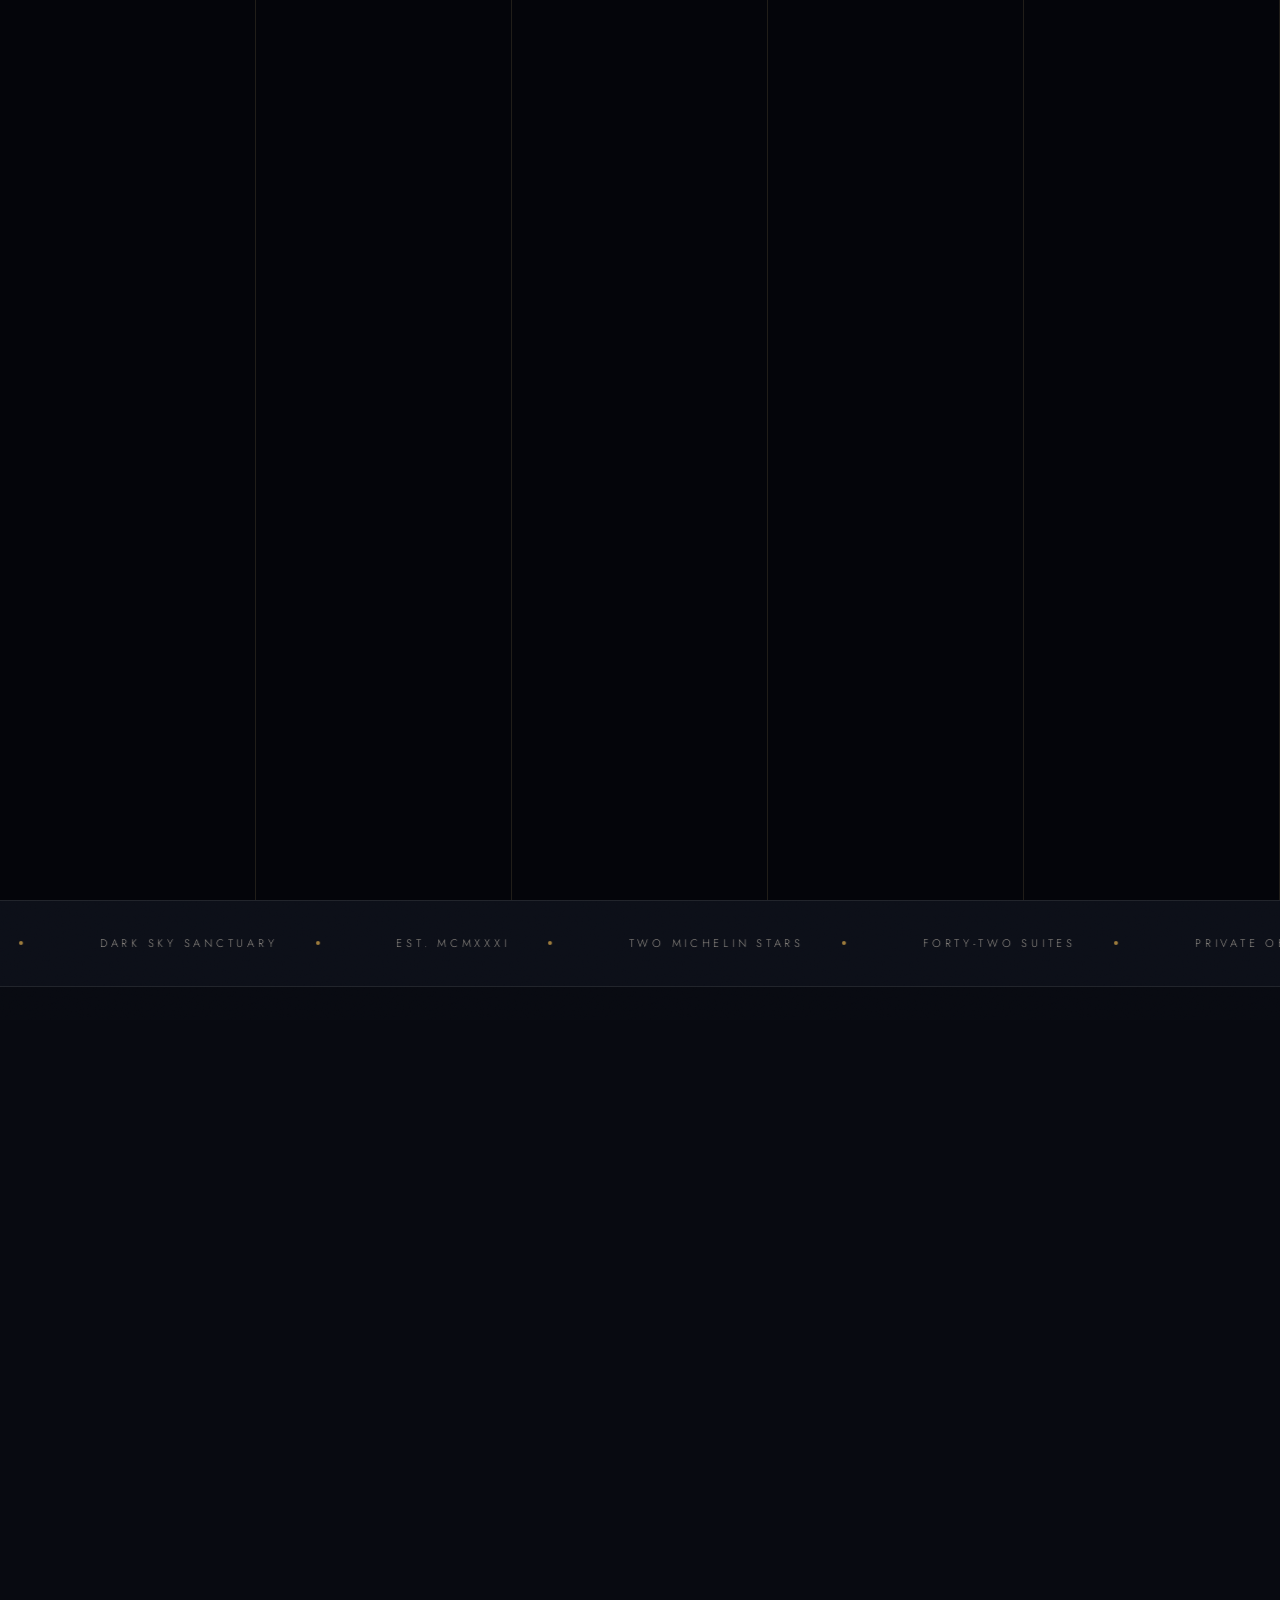
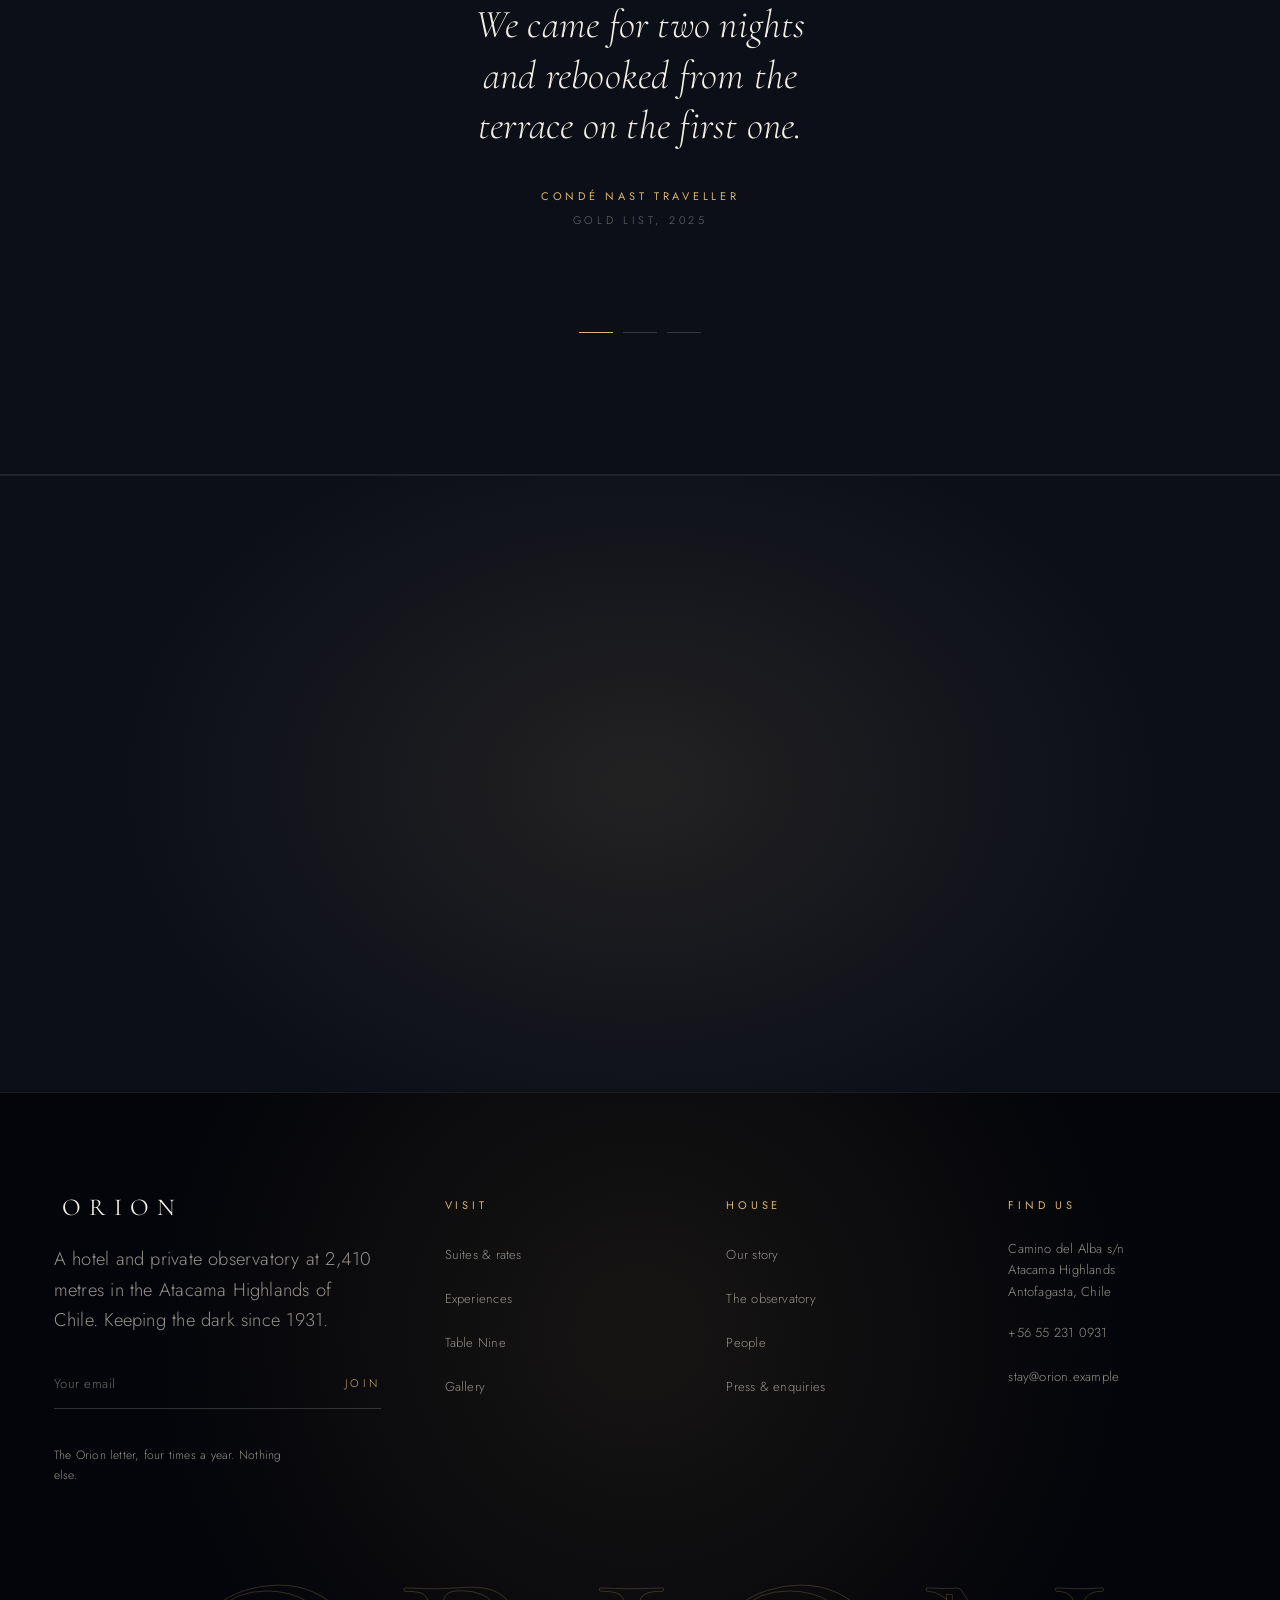
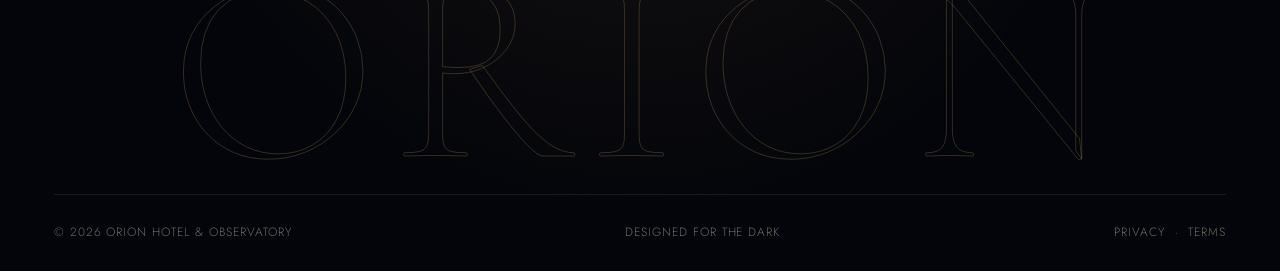
==== index.html @ 56221f1f "Initial commit via Netlify [skip ci]" ====
<!DOCTYPE html>
<html lang="en" class="no-js">
<head>
<meta charset="utf-8">
<meta name="viewport" content="width=device-width, initial-scale=1">
<title>ORION — Hotel &amp; Private Observatory, Atacama Highlands</title>
<meta name="description" content="Orion is a forty-two suite hotel and private observatory at 2,410 metres in the Atacama Highlands of Chile. Since 1931, keeping the dark.">
<meta name="theme-color" content="#04050a">
<link rel="icon" href="assets/img/favicon.svg" type="image/svg+xml">
<link rel="preconnect" href="https://fonts.googleapis.com">
<link rel="preconnect" href="https://fonts.gstatic.com" crossorigin>
<link rel="preconnect" href="https://images.unsplash.com" crossorigin>
<link href="https://fonts.googleapis.com/css2?family=Cormorant+Garamond:ital,wght@0,300;0,400;0,500;1,300;1,400&family=Jost:wght@200;300;400;500&display=swap" rel="stylesheet">
<link rel="stylesheet" href="assets/css/base.css">
<link rel="stylesheet" href="assets/css/pages.css">
<script>document.documentElement.className = document.documentElement.className.replace('no-js', 'js');</script>
<noscript><style>.curtain{display:none!important}.cursor,.cursor-dot{display:none}</style></noscript>
</head>
<body>

<a class="skip-link" href="#main">Skip to content</a>

<!-- ===== curtain / preloader ===================================== -->
<div class="curtain" aria-hidden="true">
  <div class="curtain__panels">
    <div class="curtain__panel"></div>
    <div class="curtain__panel"></div>
    <div class="curtain__panel"></div>
    <div class="curtain__panel"></div>
    <div class="curtain__panel"></div>
  </div>
  <div class="loader">
    <div class="loader__mark">ORION</div>
    <div class="loader__sub">Atacama Highlands &middot; Chile</div>
    <div class="loader__bar"><div class="loader__fill"></div></div>
    <div class="loader__count">000</div>
  </div>
</div>

<div class="cursor" aria-hidden="true"></div>
<div class="cursor-dot" aria-hidden="true"></div>
<div class="grain" aria-hidden="true"></div>

<!-- ===== nav ===================================================== -->
<header class="nav">
  <div class="nav__inner">
    <a class="brand" href="index.html" aria-label="Orion — home">
      <svg class="brand__glyph" viewBox="0 0 100 100" aria-hidden="true">
        <line x1="30" y1="24" x2="52" y2="8"/><line x1="52" y1="8" x2="73" y2="20"/>
        <line x1="30" y1="24" x2="39" y2="55"/><line x1="73" y1="20" x2="59" y2="47"/>
        <line x1="39" y1="55" x2="49" y2="51"/><line x1="49" y1="51" x2="59" y2="47"/>
        <line x1="39" y1="55" x2="36" y2="86"/><line x1="59" y1="47" x2="80" y2="80"/>
        <circle cx="30" cy="24" r="4"/><circle cx="73" cy="20" r="3"/><circle cx="52" cy="8" r="2.4"/>
        <circle cx="39" cy="55" r="3"/><circle cx="49" cy="51" r="3"/><circle cx="59" cy="47" r="3"/>
        <circle cx="36" cy="86" r="3"/><circle cx="80" cy="80" r="4"/>
      </svg>
      <span>
        <span class="brand__mark">ORION</span>
        <span class="brand__sub">Est. 1931</span>
      </span>
    </a>

    <nav class="nav__links" aria-label="Primary">
      <a class="nav__link" href="suites.html">Suites</a>
      <a class="nav__link" href="experiences.html">Experiences</a>
      <a class="nav__link" href="gallery.html">Gallery</a>
      <a class="nav__link" href="about.html">The House</a>
    </nav>

    <div class="nav__actions">
      <a class="btn btn--sm nav__reserve" href="contact.html">Reserve<i class="btn__arrow"></i></a>
      <button class="menu-btn" type="button" data-menu-toggle aria-expanded="false" aria-controls="orion-menu">
        <span class="menu-btn__label">Menu</span>
        <span class="menu-btn__bars" aria-hidden="true"><span></span><span></span><span></span></span>
      </button>
    </div>
  </div>
</header>

<!-- ===== fullscreen menu ========================================= -->
<div class="menu" id="orion-menu" data-menu aria-hidden="true">
  <div class="menu__veil"></div>
  <div class="menu__inner">
    <nav class="menu__list" aria-label="Full site">
      <div class="menu__item"><a class="menu__anchor" href="index.html"><span class="menu__num">01</span>Home</a></div>
      <div class="menu__item"><a class="menu__anchor" href="suites.html"><span class="menu__num">02</span>Suites</a></div>
      <div class="menu__item"><a class="menu__anchor" href="experiences.html"><span class="menu__num">03</span>Experiences</a></div>
      <div class="menu__item"><a class="menu__anchor" href="gallery.html"><span class="menu__num">04</span>Gallery</a></div>
      <div class="menu__item"><a class="menu__anchor" href="about.html"><span class="menu__num">05</span>The House</a></div>
      <div class="menu__item"><a class="menu__anchor" href="contact.html"><span class="menu__num">06</span>Reserve</a></div>
    </nav>

    <div class="menu__aside">
      <figure class="menu__card">
        <img src="https://images.unsplash.com/photo-1571896349842-33c89424de2d?auto=format&amp;fit=crop&amp;w=900&amp;q=80" alt="The west terrace at Orion after sunset." loading="lazy">
        <figcaption>The west terrace, blue hour</figcaption>
      </figure>
      <dl class="menu__meta">
        <div>
          <dt>Reservations</dt>
          <dd><a href="tel:+56552310931">+56 55 231 0931</a></dd>
        </div>
        <div>
          <dt>Address</dt>
          <dd>Camino del Alba s/n, Atacama Highlands, Chile</dd>
        </div>
      </dl>
    </div>

    <div class="menu__foot">
      <span>&copy; <span data-year>2026</span> Orion Hotel</span>
      <div class="menu__social">
        <a href="contact.html">Instagram</a>
        <a href="contact.html">Journal</a>
        <a href="contact.html">Press</a>
      </div>
    </div>
  </div>
</div>

<main id="main">

  <!-- ===== hero ================================================== -->
  <section class="hero" data-hero>
    <div class="sky" data-sky aria-hidden="true">
      <div class="sky__nebula sky__nebula--a"></div>
      <div class="sky__nebula sky__nebula--b"></div>
      <div class="sky__nebula sky__nebula--c"></div>
      <div class="sky__tilt" data-sky-tilt>
        <div class="constellation" data-constellation-wrap>
          <svg data-constellation viewBox="0 0 100 100" preserveAspectRatio="xMidYMid meet" role="img" aria-label="The constellation of Orion">
            <path class="constellation__line" d="M30 24 L52 8 L73 20"/>
            <path class="constellation__line" d="M30 24 L39 55"/>
            <path class="constellation__line" d="M73 20 L59 47"/>
            <path class="constellation__line" d="M39 55 L49 51 L59 47"/>
            <path class="constellation__line" d="M39 55 L36 86"/>
            <path class="constellation__line" d="M59 47 L80 80"/>
            <path class="constellation__line constellation__line--faint" d="M49 51 L46 62 L45 69"/>

            <circle class="constellation__halo" cx="30" cy="24" r="4.6"/>
            <circle class="constellation__halo" cx="80" cy="80" r="4.2"/>
            <circle class="constellation__star" cx="30" cy="24" r="1.5"/>
            <circle class="constellation__star" cx="73" cy="20" r="1.15"/>
            <circle class="constellation__star" cx="52" cy="8"  r="0.8"/>
            <circle class="constellation__star" cx="39" cy="55" r="1.05"/>
            <circle class="constellation__star" cx="49" cy="51" r="1.15"/>
            <circle class="constellation__star" cx="59" cy="47" r="1.05"/>
            <circle class="constellation__star" cx="36" cy="86" r="0.95"/>
            <circle class="constellation__star" cx="80" cy="80" r="1.45"/>
            <circle class="constellation__star" cx="46" cy="62" r="0.5"/>
            <circle class="constellation__star" cx="45" cy="69" r="0.42"/>

            <text class="constellation__label" x="25" y="20" text-anchor="end">Betelgeuse</text>
            <text class="constellation__label" x="85" y="82">Rigel</text>
            <text class="constellation__label" x="52" y="45" text-anchor="middle">The Belt</text>
          </svg>
        </div>
      </div>
    </div>

    <div class="hero__grad" aria-hidden="true"></div>

    <div class="hero__inner">
      <div class="wrap">
        <p class="eyebrow hero__eyebrow" data-anim>Atacama Highlands &middot; Chile &middot; 2,410 m</p>

        <h1 class="hero__title">
          <span class="line"><span>Sleep beneath</span></span>
          <span class="line"><span>the <em>clearest sky</em></span></span>
          <span class="line"><span>on earth.</span></span>
        </h1>

        <p class="lead hero__body" data-anim>
          Forty-two suites, a working observatory and a kitchen that cooks to the
          lunar calendar. Orion has been keeping the dark since 1931.
        </p>

        <div class="hero__actions" data-anim>
          <a class="btn btn--solid" href="contact.html">Reserve a suite<i class="btn__arrow"></i></a>
          <a class="tlink" href="#house">Read the house note</a>
        </div>
      </div>
    </div>

    <div class="scroll-cue" data-anim>
      <span class="scroll-cue__line"></span>
      Scroll
    </div>

    <div class="hero__rail" data-anim>
      <div class="wrap hero__rail-inner">
        <div class="hero__rail-facts">
          <span><b>42</b> Suites</span>
          <span><b>2,410 m</b> Elevation</span>
          <span><b>320</b> Clear nights a year</span>
          <span><b>1</b> Private observatory</span>
        </div>
        <a class="tlink" href="suites.html">Rates &amp; availability</a>
      </div>
    </div>
  </section>

  <!-- ===== ribbon ================================================ -->
  <div class="marquee" data-marquee data-marquee-speed="46" aria-hidden="true">
    <div class="marquee__track">
      <div class="marquee__group">
        <span class="marquee__item">Relais &amp; Châteaux</span>
        <span class="marquee__item">Dark Sky Sanctuary</span>
        <span class="marquee__item">Est. MCMXXXI</span>
        <span class="marquee__item">Two Michelin Stars</span>
        <span class="marquee__item">Forty-two Suites</span>
        <span class="marquee__item">Private Observatory</span>
      </div>
    </div>
  </div>

  <!-- ===== the house ============================================= -->
  <section class="section" id="house">
    <div class="wrap">
      <div class="intro">
        <div class="intro__copy">
          <p class="eyebrow" data-reveal data-reveal-delay="0">The house</p>
          <h2 class="h2" data-reveal="lines">
            <span class="line"><span>A station for looking</span></span>
            <span class="line"><span>up, that happens to</span></span>
            <span class="line"><span><em class="italic gold">have beds.</em></span></span>
          </h2>
          <div data-reveal data-reveal-delay="180">
            <p class="body-text dropcap">
              The observatory came first. In 1931 a Belgian cartographer named Hélène Roux
              hauled a nine-inch refractor up the Camino del Alba because the air here holds
              almost no water, and water is what blurs a star. She built four rooms beside the
              dome so her assistants would not have to descend at dawn.
            </p>
            <p class="body-text">
              Those four rooms are now forty-two. The telescope still works. Everything we have
              added since — the kitchen, the baths cut into the rock, the long room with its
              brass and its silence — was added on one condition: <strong>that it never spills
              light onto the sky.</strong>
            </p>
          </div>
          <div data-reveal data-reveal-delay="280">
            <a class="tlink" href="about.html">The full history</a>
          </div>
        </div>

        <div class="photostack scene" data-reveal="z" data-reveal-delay="120">
          <figure class="photostack__item photostack__item--a" data-parallax="-26">
            <img src="https://images.unsplash.com/photo-1445019980597-93fa8acb246c?auto=format&amp;fit=crop&amp;w=900&amp;q=80" alt="The long room at Orion, lined in brass and dark stone." loading="lazy">
          </figure>
          <figure class="photostack__item photostack__item--b" data-parallax="34">
            <img src="https://images.unsplash.com/photo-1514933651103-005eec06c04b?auto=format&amp;fit=crop&amp;w=700&amp;q=80" alt="The brass bar, bottles lit from below." loading="lazy">
          </figure>
          <figure class="photostack__item photostack__item--c" data-parallax="-14">
            <img src="https://images.unsplash.com/photo-1611892440504-42a792e24d32?auto=format&amp;fit=crop&amp;w=900&amp;q=80" alt="A suite bedroom in dark wood, lit low." loading="lazy">
          </figure>
          <div class="photostack__badge">
            <b>1931</b>
            <span>Since</span>
          </div>
        </div>
      </div>
    </div>
  </section>

  <!-- ===== suites preview ======================================== -->
  <section class="section section--flush-top">
    <div class="wrap">
      <div class="section-head section-head--split">
        <div class="stack">
          <p class="eyebrow" data-reveal>The rooms</p>
          <h2 class="h2" data-reveal="lines">
            <span class="line"><span>Forty-two ways to</span></span>
            <span class="line"><span>lose an evening.</span></span>
          </h2>
        </div>
        <div class="stack" data-reveal data-reveal-delay="160">
          <p class="body-text">
            Every suite faces east, away from the road and the one streetlamp in the valley.
            Blackout is not a curtain here; it is the architecture.
          </p>
          <a class="tlink" href="suites.html">All suites &amp; rates</a>
        </div>
      </div>

      <div class="cards" data-reveal="stagger" data-reveal-stagger="140">
        <article class="tilt" data-tilt="8">
          <a class="tilt__inner" data-tilt-inner href="suites.html">
            <div class="card">
              <div class="card__media">
                <img src="https://images.unsplash.com/photo-1618773928121-c32242e63f39?auto=format&amp;fit=crop&amp;w=900&amp;q=80" alt="The Belt Suite, with a low bed beneath a wide east window." loading="lazy">
              </div>
              <span class="card__sheen" aria-hidden="true"></span>
              <span class="card__corner">01</span>
              <div class="card__body">
                <div class="card__kicker"><span>The Belt</span><span>from $940</span></div>
                <h3 class="card__title">Belt Suite</h3>
                <p class="card__desc">58 m². Three east windows, a stone bath, and a ceiling hatch that opens on the sky above the bed.</p>
                <span class="card__cta">View suite <i></i></span>
              </div>
            </div>
          </a>
        </article>

        <article class="tilt" data-tilt="8">
          <a class="tilt__inner" data-tilt-inner href="suites.html">
            <div class="card">
              <div class="card__media">
                <img src="https://images.unsplash.com/photo-1596394516093-501ba68a0ba6?auto=format&amp;fit=crop&amp;w=900&amp;q=80" alt="Rigel Terrace, a bed set out on a private stone terrace facing the range." loading="lazy">
              </div>
              <span class="card__sheen" aria-hidden="true"></span>
              <span class="card__corner">02</span>
              <div class="card__body">
                <div class="card__kicker"><span>Terrace</span><span>from $1,380</span></div>
                <h3 class="card__title">Rigel Terrace</h3>
                <p class="card__desc">86 m² and a walled terrace with a heated plunge, a fire bowl and two reclining chairs that point south.</p>
                <span class="card__cta">View suite <i></i></span>
              </div>
            </div>
          </a>
        </article>

        <article class="tilt" data-tilt="8">
          <a class="tilt__inner" data-tilt-inner href="suites.html">
            <div class="card">
              <div class="card__media">
                <img src="https://images.unsplash.com/photo-1600607687939-ce8a6c25118c?auto=format&amp;fit=crop&amp;w=900&amp;q=80" alt="The Betelgeuse Loft under the original observatory roofline." loading="lazy">
              </div>
              <span class="card__sheen" aria-hidden="true"></span>
              <span class="card__corner">03</span>
              <div class="card__body">
                <div class="card__kicker"><span>The Loft</span><span>from $2,150</span></div>
                <h3 class="card__title">Betelgeuse Loft</h3>
                <p class="card__desc">The old plate room, 132 m² under the original trusses. Sleeps four. The dome is nineteen steps away.</p>
                <span class="card__cta">View suite <i></i></span>
              </div>
            </div>
          </a>
        </article>
      </div>
    </div>
  </section>

  <!-- ===== observatory =========================================== -->
  <section class="section">
    <div class="wrap">
      <div class="feature">
        <div class="feature__copy">
          <p class="eyebrow" data-reveal>The dome</p>
          <h2 class="h2" data-reveal="lines">
            <span class="line"><span>Nine inches of Belgian</span></span>
            <span class="line"><span>glass, and no queue.</span></span>
          </h2>
          <div data-reveal data-reveal-delay="140">
            <p class="body-text">
              Roux's refractor is still mounted on its original pier, now driven by a motor
              instead of a hand crank. Guests book it the way they would book a table: by the
              hour, from nine until the small hours, with a resident astronomer if you want one
              and nobody at all if you don't.
            </p>
          </div>
          <dl class="specs" data-reveal="stagger" data-reveal-stagger="70">
            <div><dt>Instrument</dt><dd>229 mm Zeiss refractor, 1931</dd></div>
            <div><dt>Seeing</dt><dd>0.6&Prime; median &middot; Bortle 1</dd></div>
            <div><dt>Sessions</dt><dd>Hourly, 21:00 &ndash; 03:00</dd></div>
            <div><dt>Guiding</dt><dd>Resident astronomer, on request</dd></div>
          </dl>
          <div data-reveal data-reveal-delay="200">
            <a class="btn btn--ghost" href="experiences.html">Book the dome<i class="btn__arrow"></i></a>
          </div>
        </div>

        <div class="feature__visual" data-reveal="z">
          <figure class="feature__plate feature__plate--main" data-parallax="-30">
            <img src="https://images.unsplash.com/photo-1519681393784-d120267933ba?auto=format&amp;fit=crop&amp;w=1100&amp;q=80" alt="The Milky Way over the range, seen from the observatory terrace." loading="lazy">
          </figure>
          <figure class="feature__plate feature__plate--sub" data-parallax="40">
            <img src="https://images.unsplash.com/photo-1543722530-d2c3201371e7?auto=format&amp;fit=crop&amp;w=700&amp;q=80" alt="Andromeda, as the refractor shows it." loading="lazy">
          </figure>
          <span class="feature__tag">Bortle Class 1</span>
        </div>
      </div>
    </div>
  </section>

  <!-- ===== stats ================================================= -->
  <section class="section section--tight">
    <div class="wrap">
      <div class="stats" data-reveal="stagger" data-reveal-stagger="90">
        <div class="stat">
          <span class="stat__num" data-count="42">42</span>
          <span class="stat__label">Suites &amp; lofts</span>
        </div>
        <div class="stat">
          <span class="stat__num" data-count="320">320</span>
          <span class="stat__label">Clear nights a year</span>
        </div>
        <div class="stat">
          <span class="stat__num" data-count="2410">2410</span>
          <span class="stat__label">Metres above the sea</span>
        </div>
        <div class="stat">
          <span class="stat__num" data-count="94" data-count-suffix="%">94%</span>
          <span class="stat__label">Guests who return</span>
        </div>
      </div>
    </div>
  </section>

  <!-- ===== experiences =========================================== -->
  <section class="section section--flush-top">
    <div class="wrap">
      <div class="section-head section-head--split">
        <div class="stack">
          <p class="eyebrow" data-reveal>The days</p>
          <h2 class="h2" data-reveal="lines">
            <span class="line"><span>What there is</span></span>
            <span class="line"><span>to do, and not do.</span></span>
          </h2>
        </div>
        <div class="stack" data-reveal data-reveal-delay="140">
          <p class="body-text">Six things we are good at. Everything else, we will happily arrange and quietly stay out of.</p>
          <a class="tlink" href="experiences.html">All experiences</a>
        </div>
      </div>

      <div class="grid-list" data-reveal="stagger" data-reveal-stagger="80">
        <article class="grid-list__cell">
          <span class="grid-list__num">01</span>
          <h3 class="grid-list__title">Night sessions</h3>
          <p>An hour at the refractor, or four. Deep sky in winter, planets in summer, and a thermos of hot chocolate either way.</p>
        </article>
        <article class="grid-list__cell">
          <span class="grid-list__num">02</span>
          <h3 class="grid-list__title">The salt flats</h3>
          <p>Out at 05:20 in a canvas-topped Land Cruiser, back by ten with flamingos seen and breakfast eaten on a folding table.</p>
        </article>
        <article class="grid-list__cell">
          <span class="grid-list__num">03</span>
          <h3 class="grid-list__title">Table Nine</h3>
          <p>Twelve seats facing the pass. A tasting menu written each morning against whatever the altiplano growers brought up.</p>
        </article>
        <article class="grid-list__cell">
          <span class="grid-list__num">04</span>
          <h3 class="grid-list__title">The rock baths</h3>
          <p>Three pools cut into the hillside at 38, 34 and 12 degrees, fed by the same spring that supplies the kitchen.</p>
        </article>
        <article class="grid-list__cell">
          <span class="grid-list__num">05</span>
          <h3 class="grid-list__title">Silent hours</h3>
          <p>From 23:00 the house lights drop to amber and stay there. No music, no screens in the public rooms. It is the best thing we do.</p>
        </article>
        <article class="grid-list__cell">
          <span class="grid-list__num">06</span>
          <h3 class="grid-list__title">The long walk</h3>
          <p>Eleven kilometres along the old mule track to the abandoned nitrate station, with a guide who knows where the water is.</p>
        </article>
      </div>
    </div>
  </section>

  <!-- ===== 3D carousel =========================================== -->
  <section class="section" id="frames">
    <div class="wrap">
      <div class="section-head section-head--center">
        <p class="eyebrow eyebrow--center" data-reveal>The house in eight frames</p>
        <h2 class="h2" data-reveal="lines" style="max-width:16ch">
          <span class="line"><span>Turn it over</span></span>
          <span class="line"><span>in your hands.</span></span>
        </h2>
        <p class="body-text" data-reveal data-reveal-delay="140" style="text-align:center;margin-inline:auto">
          Drag the ring, or use the arrows.
        </p>
      </div>

      <div class="carousel" data-carousel data-reveal="fade">
        <div class="carousel__stage" data-carousel-stage tabindex="0" role="group" aria-label="Gallery carousel — drag or use arrow keys">
          <div class="carousel__ring" data-carousel-ring>
            <div class="carousel__cell"><figure class="carousel__plate">
              <img src="https://images.unsplash.com/photo-1618221195710-dd6b41faaea6?auto=format&amp;fit=crop&amp;w=700&amp;q=80" alt="The long room" loading="lazy">
              <figcaption><b>The Long Room</b><span>Ground floor</span></figcaption>
            </figure></div>
            <div class="carousel__cell"><figure class="carousel__plate">
              <img src="https://images.unsplash.com/photo-1615529182904-14819c35db37?auto=format&amp;fit=crop&amp;w=700&amp;q=80" alt="Table Nine at dusk" loading="lazy">
              <figcaption><b>Table Nine</b><span>The kitchen</span></figcaption>
            </figure></div>
            <div class="carousel__cell"><figure class="carousel__plate">
              <img src="https://images.unsplash.com/photo-1571003123894-1f0594d2b5d9?auto=format&amp;fit=crop&amp;w=700&amp;q=80" alt="The cold pool at dusk" loading="lazy">
              <figcaption><b>The Cold Pool</b><span>Rock baths</span></figcaption>
            </figure></div>
            <div class="carousel__cell"><figure class="carousel__plate">
              <img src="https://images.unsplash.com/photo-1578683010236-d716f9a3f461?auto=format&amp;fit=crop&amp;w=700&amp;q=80" alt="Suite twenty-one" loading="lazy">
              <figcaption><b>Suite Twenty-One</b><span>East wing</span></figcaption>
            </figure></div>
            <div class="carousel__cell"><figure class="carousel__plate">
              <img src="https://images.unsplash.com/photo-1517248135467-4c7edcad34c4?auto=format&amp;fit=crop&amp;w=700&amp;q=80" alt="The brass bar" loading="lazy">
              <figcaption><b>The Brass Bar</b><span>Until late</span></figcaption>
            </figure></div>
            <div class="carousel__cell"><figure class="carousel__plate">
              <img src="https://images.unsplash.com/photo-1547234935-80c7145ec969?auto=format&amp;fit=crop&amp;w=700&amp;q=80" alt="The dune road west of the house" loading="lazy">
              <figcaption><b>Dune Road</b><span>Nine km west</span></figcaption>
            </figure></div>
            <div class="carousel__cell"><figure class="carousel__plate">
              <img src="https://images.unsplash.com/photo-1506905925346-21bda4d32df4?auto=format&amp;fit=crop&amp;w=700&amp;q=80" alt="The terrace above the cloud line" loading="lazy">
              <figcaption><b>The Terrace</b><span>2,410 m</span></figcaption>
            </figure></div>
            <div class="carousel__cell"><figure class="carousel__plate">
              <img src="https://images.unsplash.com/photo-1534796636912-3b95b3ab5986?auto=format&amp;fit=crop&amp;w=700&amp;q=80" alt="The dome at night" loading="lazy">
              <figcaption><b>The Dome</b><span>21:00 &ndash; 03:00</span></figcaption>
            </figure></div>
          </div>
        </div>

        <div class="carousel__ui">
          <button class="carousel__btn" type="button" data-carousel-prev aria-label="Previous frame">
            <svg viewBox="0 0 24 24" fill="none" aria-hidden="true"><path d="M15 4L7 12l8 8" stroke="currentColor" stroke-width="1.4"/></svg>
          </button>
          <span class="carousel__readout" data-carousel-readout aria-live="polite"><b>01</b> / 08</span>
          <button class="carousel__btn" type="button" data-carousel-next aria-label="Next frame">
            <svg viewBox="0 0 24 24" fill="none" aria-hidden="true"><path d="M9 4l8 8-8 8" stroke="currentColor" stroke-width="1.4"/></svg>
          </button>
        </div>
      </div>
    </div>
  </section>

  <!-- ===== testimonials ========================================== -->
  <section class="section" style="background:var(--c-ink-2);border-block:1px solid var(--c-line-soft)">
    <div class="wrap wrap--mid">
      <div class="quotes" data-quotes>
        <div class="section-head section-head--center" style="margin-bottom:clamp(2rem,4vw,3rem)">
          <span class="stars-row" data-reveal aria-label="Five out of five">&#9733; &#9733; &#9733; &#9733; &#9733;</span>
        </div>

        <div class="quotes__stage">
          <blockquote class="quote">
            <p class="quote__text">We came for two nights and rebooked from the terrace on the first one.</p>
            <div class="quote__by"><b>Condé Nast Traveller</b><span>Gold List, 2025</span></div>
          </blockquote>
          <blockquote class="quote" hidden>
            <p class="quote__text">I have never been anywhere that took darkness this seriously, or hospitality this lightly.</p>
            <div class="quote__by"><b>Yuki Nakamura</b><span>Suite 14 &middot; four returns</span></div>
          </blockquote>
          <blockquote class="quote" hidden>
            <p class="quote__text">The kitchen is worth the flight. The sky is worth the kitchen.</p>
            <div class="quote__by"><b>The World's 50 Best</b><span>Table Nine, no. 31</span></div>
          </blockquote>
        </div>

        <div class="quotes__nav">
          <button class="quotes__dot is-active" type="button" aria-label="Quote one"></button>
          <button class="quotes__dot" type="button" aria-label="Quote two"></button>
          <button class="quotes__dot" type="button" aria-label="Quote three"></button>
        </div>
      </div>
    </div>
  </section>

  <!-- ===== CTA =================================================== -->
  <section class="cta">
    <span class="cta__glow" aria-hidden="true"></span>
    <div class="wrap cta__inner">
      <p class="eyebrow eyebrow--center" data-reveal>Reservations</p>
      <h2 class="h2 cta__title" data-reveal="lines">
        <span class="line"><span>The new moon is</span></span>
        <span class="line"><span><em class="italic gold">the one to book.</em></span></span>
      </h2>
      <p class="body-text" data-reveal data-reveal-delay="120" style="text-align:center;margin-inline:auto">
        Two nights minimum. Rates include the dome, the baths and breakfast for as long
        as you can stay awake for it.
      </p>
      <div class="cta__actions" data-reveal data-reveal-delay="200">
        <a class="btn btn--solid" href="contact.html">Check availability<i class="btn__arrow"></i></a>
        <a class="btn btn--ghost" href="suites.html">Compare suites<i class="btn__arrow"></i></a>
      </div>
    </div>
  </section>
</main>

<!-- ===== footer ================================================== -->
<footer class="footer">
  <span class="footer__glow" aria-hidden="true"></span>
  <div class="wrap">
    <div class="footer__grid">
      <div class="footer__intro">
        <a class="brand" href="index.html" aria-label="Orion — home">
          <span class="brand__mark">ORION</span>
        </a>
        <p>A hotel and private observatory at 2,410 metres in the Atacama Highlands of Chile. Keeping the dark since 1931.</p>
        <form class="footer__signup" data-signup novalidate>
          <label class="sr-only" for="footer-email">Email address</label>
          <input id="footer-email" type="email" name="email" placeholder="Your email" autocomplete="email">
          <button type="submit">Join</button>
        </form>
        <p class="footer__note">The Orion letter, four times a year. Nothing else.</p>
      </div>

      <div class="footer__col">
        <h3>Visit</h3>
        <ul>
          <li><a href="suites.html">Suites &amp; rates</a></li>
          <li><a href="experiences.html">Experiences</a></li>
          <li><a href="experiences.html">Table Nine</a></li>
          <li><a href="gallery.html">Gallery</a></li>
        </ul>
      </div>

      <div class="footer__col">
        <h3>House</h3>
        <ul>
          <li><a href="about.html">Our story</a></li>
          <li><a href="about.html">The observatory</a></li>
          <li><a href="about.html">People</a></li>
          <li><a href="contact.html">Press &amp; enquiries</a></li>
        </ul>
      </div>

      <div class="footer__col">
        <h3>Find us</h3>
        <ul>
          <li><address>Camino del Alba s/n<br>Atacama Highlands<br>Antofagasta, Chile</address></li>
          <li><a href="tel:+56552310931">+56 55 231 0931</a></li>
          <li><a href="mailto:stay@orion.example">stay@orion.example</a></li>
        </ul>
      </div>
    </div>
  </div>

  <div class="footer__wordmark" aria-hidden="true">ORION</div>

  <div class="wrap">
    <div class="footer__base">
      <span>&copy; <span data-year>2026</span> Orion Hotel &amp; Observatory</span>
      <span>Designed for the dark</span>
      <span><a href="contact.html">Privacy</a> &nbsp;&middot;&nbsp; <a href="contact.html">Terms</a></span>
    </div>
  </div>
</footer>

<script src="assets/js/anime.iife.min.js"></script>
<script src="assets/js/starfield.js"></script>
<script src="assets/js/orion.js"></script>
</body>
</html>
---- assets/css/base.css ----
/* ==========================================================================
   ORION — Hotel & Private Observatory
   base.css — design tokens, reset, typography, chrome (nav, menu, footer),
   3D primitives and shared components.
   ========================================================================== */

/* --------------------------------------------------------------------------
   1. TOKENS
   -------------------------------------------------------------------------- */
:root {
  /* Surfaces — a graded night, never flat black */
  --c-void:        #04050a;
  --c-ink:         #080a11;
  --c-ink-2:       #0c0f18;
  --c-ink-3:       #121624;
  --c-veil:        #1a1f30;

  /* Brass & light */
  --c-gold:        #d6b472;
  --c-gold-soft:   #ecd9ae;
  --c-gold-deep:   #9c7b3c;
  --c-ivory:       #f3eee4;
  --c-mute:        #96918a;
  --c-mute-2:      #6d6a66;

  /* Hairlines */
  --c-line:        rgba(214, 180, 114, 0.18);
  --c-line-soft:   rgba(243, 238, 228, 0.09);
  --c-line-hard:   rgba(243, 238, 228, 0.18);

  /* Type */
  --f-display: "Cormorant Garamond", "Cormorant", Georgia, "Times New Roman", serif;
  --f-sans:    "Jost", "Futura", "Century Gothic", -apple-system, BlinkMacSystemFont, "Segoe UI", sans-serif;

  --fs-mega:    clamp(2.9rem, 8.2vw, 8.5rem);
  --fs-display: clamp(3rem, 7.6vw, 7.5rem);
  --fs-h1:      clamp(2.5rem, 5.6vw, 5rem);
  --fs-h2:      clamp(2rem, 4vw, 3.5rem);
  --fs-h3:      clamp(1.45rem, 2.2vw, 2.1rem);
  --fs-h4:      clamp(1.15rem, 1.4vw, 1.4rem);
  --fs-body:    clamp(1rem, 0.55vw + 0.85rem, 1.15rem);
  --fs-lead:    clamp(1.1rem, 0.9vw + 0.9rem, 1.5rem);
  --fs-small:   0.8125rem;
  --fs-eyebrow: 0.6875rem;

  --tr-eyebrow: 0.34em;
  --tr-wide:    0.16em;

  /* Space */
  --gutter:     clamp(1.25rem, 4.2vw, 4.5rem);
  --section:    clamp(5.5rem, 11vw, 11rem);
  --maxw:       1480px;
  --maxw-mid:   1120px;
  --maxw-text:  64ch;

  /* Motion */
  --e-out:      cubic-bezier(0.16, 1, 0.3, 1);
  --e-inout:    cubic-bezier(0.65, 0, 0.35, 1);
  --t-fast:     0.28s;
  --t-mid:      0.55s;
  --t-slow:     0.9s;

  /* Chrome */
  --nav-h:      clamp(68px, 7vw, 92px);
  --z-nav:      600;
  --z-menu:     700;
  --z-curtain:  900;
  --z-cursor:   1000;
}

/* Narrow screens: wide tracking is what pushes eyebrow strings onto a second
   line, so it comes in before the type size does. */
@media (max-width: 620px) {
  :root { --tr-eyebrow: 0.2em; }
  .eyebrow::before, .eyebrow--center::after { width: 18px; }
}

/* --------------------------------------------------------------------------
   2. RESET
   -------------------------------------------------------------------------- */
*, *::before, *::after { box-sizing: border-box; }

html {
  -webkit-text-size-adjust: 100%;
  scroll-behavior: auto;
}

body {
  margin: 0;
  background: var(--c-ink);
  color: var(--c-ivory);
  font-family: var(--f-sans);
  font-size: var(--fs-body);
  font-weight: 300;
  line-height: 1.65;
  letter-spacing: 0.012em;
  -webkit-font-smoothing: antialiased;
  -moz-osx-font-smoothing: grayscale;
  overflow-x: hidden;
}

body.is-locked { overflow: hidden; }

h1, h2, h3, h4, h5, p, figure, blockquote, dl, dd { margin: 0; }
ul, ol { margin: 0; padding: 0; list-style: none; }
img, svg, video { display: block; max-width: 100%; }
img { height: auto; }
button, input, select, textarea { font: inherit; color: inherit; }
button { background: none; border: 0; padding: 0; cursor: pointer; }

a {
  color: inherit;
  text-decoration: none;
}

::selection { background: var(--c-gold); color: var(--c-void); }

:focus-visible {
  outline: 1px solid var(--c-gold);
  outline-offset: 4px;
}

.skip-link {
  position: absolute;
  top: -100px;
  left: var(--gutter);
  z-index: 1200;
  padding: 0.85rem 1.4rem;
  background: var(--c-gold);
  color: var(--c-void);
  font-size: var(--fs-eyebrow);
  letter-spacing: var(--tr-eyebrow);
  text-transform: uppercase;
  transition: top var(--t-fast) var(--e-out);
}
.skip-link:focus { top: 1rem; }

.sr-only {
  position: absolute;
  width: 1px; height: 1px;
  padding: 0; margin: -1px;
  overflow: hidden;
  clip: rect(0 0 0 0);
  white-space: nowrap;
}

/* --------------------------------------------------------------------------
   3. GRAIN + AMBIENT FIELD
   Every surface sits on a faint film grain so gradients never band.
   -------------------------------------------------------------------------- */
.grain {
  position: fixed;
  inset: -120px;
  z-index: 5;
  pointer-events: none;
  opacity: 0.045;
  mix-blend-mode: overlay;
  background-image: url("data:image/svg+xml,%3Csvg xmlns='http://www.w3.org/2000/svg' width='200' height='200'%3E%3Cfilter id='n'%3E%3CfeTurbulence type='fractalNoise' baseFrequency='0.85' numOctaves='3'/%3E%3C/filter%3E%3Crect width='200' height='200' filter='url(%23n)'/%3E%3C/svg%3E");
  animation: grainShift 6s steps(6) infinite;
}
@keyframes grainShift {
  0%   { transform: translate(0, 0); }
  20%  { transform: translate(-14px, 8px); }
  40%  { transform: translate(10px, -12px); }
  60%  { transform: translate(-8px, -6px); }
  80%  { transform: translate(12px, 10px); }
  100% { transform: translate(0, 0); }
}

/* --------------------------------------------------------------------------
   4. TYPOGRAPHY
   -------------------------------------------------------------------------- */
.display,
.h1, .h2, .h3 {
  font-family: var(--f-display);
  font-weight: 300;
  line-height: 0.98;
  letter-spacing: -0.015em;
  text-wrap: balance;
}

.display { font-size: var(--fs-display); }
.h1 { font-size: var(--fs-h1); }
.h2 { font-size: var(--fs-h2); line-height: 1.04; }
.h3 { font-size: var(--fs-h3); line-height: 1.15; letter-spacing: -0.005em; }

.h4 {
  font-family: var(--f-sans);
  font-size: var(--fs-h4);
  font-weight: 400;
  line-height: 1.35;
  letter-spacing: 0.01em;
}

.italic { font-style: italic; }

.gold { color: var(--c-gold); }
.soft { color: var(--c-mute); }

.eyebrow {
  display: inline-flex;
  align-items: center;
  gap: 0.85em;
  font-family: var(--f-sans);
  font-size: var(--fs-eyebrow);
  font-weight: 400;
  letter-spacing: var(--tr-eyebrow);
  text-transform: uppercase;
  color: var(--c-gold);
}
.eyebrow::before {
  content: "";
  width: clamp(24px, 3vw, 46px);
  height: 1px;
  background: currentColor;
  opacity: 0.6;
}
.eyebrow--center::after {
  content: "";
  width: clamp(24px, 3vw, 46px);
  height: 1px;
  background: currentColor;
  opacity: 0.6;
}
.eyebrow--bare::before { display: none; }

.lead {
  font-size: var(--fs-lead);
  line-height: 1.5;
  font-weight: 200;
  color: rgba(243, 238, 228, 0.82);
  max-width: var(--maxw-text);
}

.body-text { color: var(--c-mute); max-width: var(--maxw-text); }
.body-text + .body-text { margin-top: 1.15em; }
.body-text strong { color: var(--c-ivory); font-weight: 400; }

.rule {
  height: 1px;
  border: 0;
  margin: 0;
  background: var(--c-line-soft);
}

/* Drop cap for editorial openers */
.dropcap::first-letter {
  float: left;
  font-family: var(--f-display);
  font-size: 4.2em;
  line-height: 0.76;
  padding: 0.06em 0.14em 0 0;
  color: var(--c-gold);
  font-weight: 300;
}

/* --------------------------------------------------------------------------
   5. LAYOUT
   -------------------------------------------------------------------------- */
.wrap {
  width: 100%;
  max-width: var(--maxw);
  margin-inline: auto;
  padding-inline: var(--gutter);
}
.wrap--mid { max-width: var(--maxw-mid); }

.section { padding-block: var(--section); position: relative; }
.section--tight { padding-block: clamp(3.5rem, 7vw, 7rem); }
.section--flush-top { padding-top: 0; }

.section-head {
  display: grid;
  gap: clamp(1.25rem, 2.4vw, 2rem);
  margin-bottom: clamp(2.75rem, 5vw, 4.5rem);
}
.section-head--center {
  justify-items: center;
  text-align: center;
}
.section-head--split {
  grid-template-columns: minmax(0, 1fr);
  align-items: end;
}
@media (min-width: 860px) {
  .section-head--split {
    grid-template-columns: minmax(0, 1.15fr) minmax(0, 0.85fr);
    gap: clamp(2rem, 5vw, 5rem);
  }
}

.stack { display: grid; gap: clamp(1rem, 1.6vw, 1.5rem); }
.stack--lg { gap: clamp(1.6rem, 3vw, 2.6rem); }

/* --------------------------------------------------------------------------
   6. 3D PRIMITIVES
   Scenes establish perspective; layers live inside them on the Z axis.
   -------------------------------------------------------------------------- */
.scene {
  perspective: 1400px;
  perspective-origin: 50% 50%;
  transform-style: preserve-3d;
}
.scene--near { perspective: 900px; }
.scene--far  { perspective: 2200px; }

.layer3d {
  transform-style: preserve-3d;
  backface-visibility: hidden;
  will-change: transform;
}

/* --------------------------------------------------------------------------
   7. BUTTONS
   -------------------------------------------------------------------------- */
.btn {
  --btn-fg: var(--c-ivory);
  --btn-bd: var(--c-line-hard);
  position: relative;
  display: inline-flex;
  align-items: center;
  justify-content: center;
  gap: 0.9em;
  padding: 1.05em 2.2em;
  border: 1px solid var(--btn-bd);
  color: var(--btn-fg);
  font-size: var(--fs-eyebrow);
  font-weight: 400;
  letter-spacing: var(--tr-eyebrow);
  text-transform: uppercase;
  overflow: hidden;
  isolation: isolate;
  transition: color var(--t-fast) var(--e-out), border-color var(--t-fast) var(--e-out);
}
.btn::before {
  content: "";
  position: absolute;
  inset: 0;
  z-index: -1;
  background: var(--c-gold);
  transform: scaleY(0);
  transform-origin: 50% 100%;
  transition: transform var(--t-mid) var(--e-out);
}
.btn:hover, .btn:focus-visible {
  color: var(--c-void);
  border-color: var(--c-gold);
}
.btn:hover::before, .btn:focus-visible::before { transform: scaleY(1); }

.btn__arrow {
  width: 1.1em;
  height: 1px;
  background: currentColor;
  position: relative;
  transition: width var(--t-mid) var(--e-out);
}
.btn__arrow::after {
  content: "";
  position: absolute;
  right: 0; top: 50%;
  width: 5px; height: 5px;
  border-top: 1px solid currentColor;
  border-right: 1px solid currentColor;
  transform: translateY(-50%) rotate(45deg);
}
.btn:hover .btn__arrow { width: 1.9em; }

.btn--solid {
  --btn-fg: var(--c-void);
  --btn-bd: var(--c-gold);
  background: var(--c-gold);
}
.btn--solid::before { background: var(--c-ivory); transform: scaleY(1); transform-origin: 50% 0; }
.btn--solid:hover::before, .btn--solid:focus-visible::before { transform: scaleY(0); }
.btn--solid:hover, .btn--solid:focus-visible { color: var(--c-void); }

.btn--ghost { --btn-bd: var(--c-line); }
.btn--sm { padding: 0.8em 1.5em; }
.btn--block { width: 100%; }

/* Text link with a wiping underline */
.tlink {
  position: relative;
  display: inline-block;
  font-size: var(--fs-eyebrow);
  letter-spacing: var(--tr-eyebrow);
  text-transform: uppercase;
  padding-bottom: 0.5em;
  color: var(--c-ivory);
}
.tlink::after {
  content: "";
  position: absolute;
  left: 0; bottom: 0;
  width: 100%; height: 1px;
  background: var(--c-gold);
  transform: scaleX(0);
  transform-origin: 100% 50%;
  transition: transform var(--t-mid) var(--e-out);
}
.tlink:hover::after, .tlink:focus-visible::after {
  transform: scaleX(1);
  transform-origin: 0 50%;
}

/* --------------------------------------------------------------------------
   8. NAVIGATION
   -------------------------------------------------------------------------- */
.nav {
  position: fixed;
  top: 0; left: 0; right: 0;
  z-index: var(--z-nav);
  height: var(--nav-h);
  display: flex;
  align-items: center;
  transition: background var(--t-mid) var(--e-out),
              border-color var(--t-mid) var(--e-out),
              backdrop-filter var(--t-mid) var(--e-out);
  border-bottom: 1px solid transparent;
}
.nav.is-stuck {
  background: rgba(8, 10, 17, 0.78);
  backdrop-filter: blur(18px) saturate(140%);
  -webkit-backdrop-filter: blur(18px) saturate(140%);
  border-bottom-color: var(--c-line-soft);
}
.nav.is-hidden { transform: translateY(-100%); }
.nav { transition-property: background, border-color, backdrop-filter, transform; }

/* The overlay outranks the header, so lift the header over it while open —
   otherwise the same button that opened the menu is buried underneath it. */
body.menu-open .nav {
  z-index: calc(var(--z-menu) + 1);
  background: transparent;
  backdrop-filter: none;
  -webkit-backdrop-filter: none;
  border-bottom-color: transparent;
  transform: none;
}

.nav__inner {
  width: 100%;
  max-width: var(--maxw);
  margin-inline: auto;
  padding-inline: var(--gutter);
  display: flex;
  align-items: center;
  justify-content: space-between;
  gap: 1.5rem;
}

.brand {
  display: inline-flex;
  align-items: center;
  gap: 0.75rem;
  flex-shrink: 0;
}
.brand__glyph { width: 26px; height: 26px; overflow: visible; }
.brand__glyph line { stroke: var(--c-gold); stroke-width: 0.9; opacity: 0.5; }
.brand__glyph circle { fill: var(--c-gold-soft); }
.brand__mark {
  font-family: var(--f-display);
  font-size: clamp(1.35rem, 1.9vw, 1.75rem);
  font-weight: 400;
  letter-spacing: 0.34em;
  text-indent: 0.34em;
  line-height: 1;
  color: var(--c-ivory);
}
.brand__sub {
  display: none;
  font-size: 0.5625rem;
  letter-spacing: 0.3em;
  text-transform: uppercase;
  color: var(--c-mute-2);
  margin-top: 0.35em;
}
@media (min-width: 640px) { .brand__sub { display: block; } }

.nav__links {
  display: none;
  align-items: center;
  gap: clamp(1.5rem, 2.6vw, 2.75rem);
}
@media (min-width: 1080px) { .nav__links { display: flex; } }

.nav__link {
  position: relative;
  font-size: var(--fs-eyebrow);
  letter-spacing: var(--tr-eyebrow);
  text-transform: uppercase;
  color: rgba(243, 238, 228, 0.68);
  padding-block: 0.5em;
  transition: color var(--t-fast) var(--e-out);
}
.nav__link::after {
  content: "";
  position: absolute;
  left: 0; bottom: 0;
  width: 100%; height: 1px;
  background: var(--c-gold);
  transform: scaleX(0);
  transform-origin: 100% 50%;
  transition: transform var(--t-mid) var(--e-out);
}
.nav__link:hover, .nav__link:focus-visible { color: var(--c-ivory); }
.nav__link:hover::after, .nav__link:focus-visible::after {
  transform: scaleX(1);
  transform-origin: 0 50%;
}
.nav__link.is-current { color: var(--c-gold); }
.nav__link.is-current::after { transform: scaleX(1); opacity: 0.45; }

.nav__actions {
  display: flex;
  align-items: center;
  gap: clamp(0.85rem, 1.6vw, 1.5rem);
  flex-shrink: 0;
}
.nav__reserve { display: none; }
@media (min-width: 380px) { .nav__reserve { display: inline-flex; } }
@media (max-width: 620px) {
  .nav__reserve { padding: 0.75em 1.1em; }
  .nav__inner { gap: 0.75rem; }
}

/* Menu trigger — three rules that fold into a cross */
.menu-btn {
  display: inline-flex;
  align-items: center;
  gap: 0.75rem;
  padding: 0.6rem 0;
  color: var(--c-ivory);
}
.menu-btn__label {
  display: none;
  font-size: var(--fs-eyebrow);
  letter-spacing: var(--tr-eyebrow);
  text-transform: uppercase;
}
@media (min-width: 480px) { .menu-btn__label { display: block; } }
.menu-btn__bars {
  position: relative;
  width: 26px;
  height: 12px;
}
.menu-btn__bars span {
  position: absolute;
  left: 0;
  width: 100%;
  height: 1px;
  background: currentColor;
  transition: transform var(--t-mid) var(--e-out), opacity var(--t-fast) var(--e-out), width var(--t-mid) var(--e-out);
}
.menu-btn__bars span:nth-child(1) { top: 0; }
.menu-btn__bars span:nth-child(2) { top: 50%; width: 62%; }
.menu-btn__bars span:nth-child(3) { top: 100%; }
.menu-btn:hover .menu-btn__bars span:nth-child(2) { width: 100%; }
body.menu-open .menu-btn__bars span:nth-child(1) { transform: translateY(6px) rotate(45deg); }
body.menu-open .menu-btn__bars span:nth-child(2) { opacity: 0; }
body.menu-open .menu-btn__bars span:nth-child(3) { transform: translateY(-6px) rotate(-45deg); }

/* --------------------------------------------------------------------------
   9. FULLSCREEN MENU (3D)
   -------------------------------------------------------------------------- */
.menu {
  position: fixed;
  inset: 0;
  z-index: var(--z-menu);
  display: grid;
  background: var(--c-void);
  visibility: hidden;
  pointer-events: none;
}
.menu.is-open { visibility: visible; pointer-events: auto; }

.menu__veil {
  position: absolute;
  inset: 0;
  background:
    radial-gradient(120% 90% at 78% 12%, rgba(214, 180, 114, 0.14), transparent 60%),
    radial-gradient(90% 70% at 8% 96%, rgba(58, 78, 140, 0.18), transparent 62%),
    var(--c-void);
}

.menu__inner {
  position: relative;
  z-index: 2;
  width: 100%;
  max-width: var(--maxw);
  margin-inline: auto;
  padding: calc(var(--nav-h) + clamp(2rem, 5vw, 4rem)) var(--gutter) clamp(2rem, 5vw, 3.5rem);
  display: grid;
  grid-template-columns: minmax(0, 1fr);
  gap: clamp(2rem, 5vw, 4rem);
  align-content: space-between;
  height: 100%;
  overflow-y: auto;
}
@media (min-width: 1000px) {
  .menu__inner {
    grid-template-columns: minmax(0, 1.25fr) minmax(0, 0.85fr);
    align-content: center;
    align-items: center;
  }
}

.menu__list { perspective: 900px; }
.menu__item { overflow: hidden; }
.menu__item + .menu__item { margin-top: clamp(0.15rem, 0.6vw, 0.5rem); }

.menu__anchor {
  display: flex;
  align-items: baseline;
  gap: clamp(0.75rem, 2vw, 1.5rem);
  font-family: var(--f-display);
  font-size: clamp(2.4rem, 7vw, 5.2rem);
  font-weight: 300;
  line-height: 1.08;
  letter-spacing: -0.02em;
  color: var(--c-ivory);
  transform-origin: 50% 100%;
  transition: color var(--t-fast) var(--e-out);
}
.menu__num {
  font-family: var(--f-sans);
  font-size: var(--fs-eyebrow);
  letter-spacing: var(--tr-wide);
  color: var(--c-gold-deep);
  transition: color var(--t-fast) var(--e-out);
}
.menu__anchor:hover, .menu__anchor:focus-visible { color: var(--c-gold); }
.menu__anchor:hover .menu__num { color: var(--c-gold); }
.menu__anchor.is-current { font-style: italic; color: var(--c-gold-soft); }

.menu__aside { display: grid; gap: clamp(1.5rem, 3vw, 2.5rem); }

.menu__card {
  position: relative;
  aspect-ratio: 4 / 3;
  overflow: hidden;
  border: 1px solid var(--c-line);
  background: linear-gradient(150deg, var(--c-ink-3), var(--c-void));
}
.menu__card img {
  width: 100%; height: 100%;
  object-fit: cover;
  opacity: 0.62;
  transform: scale(1.05);
}
.menu__card figcaption {
  position: absolute;
  left: 0; right: 0; bottom: 0;
  padding: clamp(1rem, 2vw, 1.6rem);
  background: linear-gradient(to top, rgba(4, 5, 10, 0.92), transparent);
  font-size: var(--fs-eyebrow);
  letter-spacing: var(--tr-eyebrow);
  text-transform: uppercase;
  color: var(--c-gold-soft);
}

.menu__meta {
  display: grid;
  gap: 1rem;
  font-size: var(--fs-small);
  color: var(--c-mute);
}
.menu__meta a:hover { color: var(--c-gold); }
.menu__meta dt {
  font-size: var(--fs-eyebrow);
  letter-spacing: var(--tr-eyebrow);
  text-transform: uppercase;
  color: var(--c-mute-2);
  margin-bottom: 0.35em;
}

.menu__foot {
  grid-column: 1 / -1;
  display: flex;
  flex-wrap: wrap;
  gap: 1rem 2rem;
  justify-content: space-between;
  align-items: center;
  padding-top: clamp(1.5rem, 3vw, 2.5rem);
  border-top: 1px solid var(--c-line-soft);
  font-size: var(--fs-eyebrow);
  letter-spacing: var(--tr-eyebrow);
  text-transform: uppercase;
  color: var(--c-mute-2);
}
.menu__social { display: flex; gap: 1.75rem; }
.menu__social a:hover { color: var(--c-gold); }

/* --------------------------------------------------------------------------
   10. PAGE CURTAIN + PRELOADER
   -------------------------------------------------------------------------- */
.curtain {
  position: fixed;
  inset: 0;
  z-index: var(--z-curtain);
  display: grid;
  place-items: center;
  background: var(--c-void);
  pointer-events: none;
  transform: translateY(0);
}
.curtain.is-idle { visibility: hidden; }

.curtain__panels {
  position: absolute;
  inset: 0;
  display: grid;
  grid-template-columns: repeat(5, 1fr);
}
.curtain__panel {
  background: var(--c-void);
  border-right: 1px solid rgba(214, 180, 114, 0.14);
  transform-origin: 50% 100%;
}

.loader {
  position: relative;
  z-index: 2;
  display: grid;
  justify-items: center;
  gap: 1.75rem;
  text-align: center;
}
.loader__mark {
  display: flex;
  gap: 0.34em;
  font-family: var(--f-display);
  font-size: clamp(2.6rem, 8vw, 5.5rem);
  font-weight: 300;
  line-height: 1;
  color: var(--c-ivory);
}
.loader__mark span { display: inline-block; }
.loader__sub {
  font-size: var(--fs-eyebrow);
  letter-spacing: var(--tr-eyebrow);
  text-transform: uppercase;
  color: var(--c-gold-deep);
}
.loader__bar {
  width: min(240px, 44vw);
  height: 1px;
  background: rgba(243, 238, 228, 0.14);
  overflow: hidden;
}
.loader__fill {
  width: 100%;
  height: 100%;
  background: var(--c-gold);
  transform: scaleX(0);
  transform-origin: 0 50%;
}
.loader__count {
  font-size: var(--fs-eyebrow);
  letter-spacing: var(--tr-wide);
  color: var(--c-mute-2);
  font-variant-numeric: tabular-nums;
}

/* --------------------------------------------------------------------------
   11. CUSTOM CURSOR
   -------------------------------------------------------------------------- */
.cursor,
.cursor-dot {
  position: fixed;
  top: 0; left: 0;
  z-index: var(--z-cursor);
  pointer-events: none;
  border-radius: 50%;
  opacity: 0;
  mix-blend-mode: difference;
}
.cursor {
  width: 34px; height: 34px;
  margin: -17px 0 0 -17px;
  border: 1px solid rgba(243, 238, 228, 0.75);
  transition: width 0.35s var(--e-out), height 0.35s var(--e-out),
              margin 0.35s var(--e-out), background 0.35s var(--e-out),
              border-color 0.35s var(--e-out);
}
.cursor-dot {
  width: 4px; height: 4px;
  margin: -2px 0 0 -2px;
  background: var(--c-ivory);
}
body.cursor-ready .cursor,
body.cursor-ready .cursor-dot { opacity: 1; }

body.cursor-hover .cursor {
  width: 78px; height: 78px;
  margin: -39px 0 0 -39px;
  background: rgba(243, 238, 228, 0.12);
  border-color: transparent;
}
body.cursor-hover .cursor-dot { opacity: 0; }

body.cursor-drag .cursor {
  width: 96px; height: 96px;
  margin: -48px 0 0 -48px;
  background: rgba(243, 238, 228, 0.1);
  border-color: rgba(243, 238, 228, 0.4);
}

@media (hover: none), (pointer: coarse) {
  .cursor, .cursor-dot { display: none; }
}

/* --------------------------------------------------------------------------
   12. REVEAL STATES
   Hidden by default only when JS is present, so the page degrades cleanly.
   -------------------------------------------------------------------------- */
.js [data-reveal] { opacity: 0; }
.js [data-reveal="chars"] > .char,
.js [data-reveal="lines"] > .line > span { opacity: 0; }
.js [data-reveal].is-revealed,
.js [data-reveal="chars"].is-revealed { opacity: 1; }

/* Above-the-fold pieces the intro timeline owns — held back until the
   curtain lifts, then animated by heroIntro() rather than the observer. */
.js [data-anim] { opacity: 0; }
.js .hero__title .line > span,
.js .phero__title .line > span { opacity: 0; }

.line { display: block; overflow: hidden; }
.line > span { display: inline-block; will-change: transform; }
.char { display: inline-block; will-change: transform; }

/* --------------------------------------------------------------------------
   13. MARQUEE
   -------------------------------------------------------------------------- */
.marquee {
  position: relative;
  overflow: hidden;
  padding-block: clamp(1.4rem, 2.6vw, 2.2rem);
  border-block: 1px solid var(--c-line-soft);
  background: var(--c-ink-2);
}
.marquee__track {
  display: flex;
  width: max-content;
  will-change: transform;
}
.marquee__group {
  display: flex;
  align-items: center;
  flex-shrink: 0;
}
.marquee__item {
  display: inline-flex;
  align-items: center;
  gap: clamp(1.5rem, 3vw, 3rem);
  padding-inline: clamp(1.5rem, 3vw, 3rem);
  font-size: var(--fs-eyebrow);
  letter-spacing: var(--tr-eyebrow);
  text-transform: uppercase;
  color: var(--c-mute);
  white-space: nowrap;
}
.marquee__item::after {
  content: "";
  width: 4px; height: 4px;
  border-radius: 50%;
  background: var(--c-gold-deep);
}
.marquee--display .marquee__item {
  font-family: var(--f-display);
  font-size: clamp(2rem, 5vw, 4rem);
  letter-spacing: -0.01em;
  text-transform: none;
  color: rgba(243, 238, 228, 0.14);
}
.marquee--display .marquee__item::after {
  width: 7px; height: 7px;
  background: var(--c-gold-deep);
  opacity: 0.5;
}

/* --------------------------------------------------------------------------
   14. FOOTER
   -------------------------------------------------------------------------- */
.footer {
  position: relative;
  background: var(--c-void);
  border-top: 1px solid var(--c-line-soft);
  padding-top: clamp(4rem, 8vw, 7rem);
  overflow: hidden;
}
.footer__glow {
  position: absolute;
  left: 50%; top: -40%;
  width: min(1100px, 130vw);
  aspect-ratio: 1;
  transform: translateX(-50%);
  background: radial-gradient(circle, rgba(214, 180, 114, 0.09), transparent 62%);
  pointer-events: none;
}

.footer__grid {
  position: relative;
  display: grid;
  gap: clamp(2.5rem, 5vw, 4rem);
  grid-template-columns: minmax(0, 1fr);
  padding-bottom: clamp(3rem, 6vw, 5rem);
}
@media (min-width: 720px) {
  .footer__grid { grid-template-columns: repeat(2, minmax(0, 1fr)); }
}
@media (min-width: 1040px) {
  .footer__grid { grid-template-columns: 1.5fr repeat(3, minmax(0, 1fr)); }
}

.footer__intro { display: grid; gap: 1.5rem; align-content: start; }
.footer__intro p { color: var(--c-mute); max-width: 34ch; }

.footer__col h3 {
  font-size: var(--fs-eyebrow);
  font-weight: 400;
  letter-spacing: var(--tr-eyebrow);
  text-transform: uppercase;
  color: var(--c-gold);
  margin-bottom: 1.5rem;
}
.footer__col li + li { margin-top: 0.85rem; }
.footer__col a, .footer__col address {
  font-size: var(--fs-small);
  font-style: normal;
  color: var(--c-mute);
  transition: color var(--t-fast) var(--e-out);
}
.footer__col a:hover, .footer__col a:focus-visible { color: var(--c-ivory); }

.footer__signup { display: flex; border-bottom: 1px solid var(--c-line-hard); }
.footer__signup input {
  flex: 1;
  min-width: 0;
  background: none;
  border: 0;
  padding: 0.85rem 0;
  font-size: var(--fs-small);
  letter-spacing: 0.04em;
}
.footer__signup input::placeholder { color: var(--c-mute-2); }
.footer__signup input:focus { outline: none; }
.footer__signup button {
  padding: 0 0 0 1rem;
  font-size: var(--fs-eyebrow);
  letter-spacing: var(--tr-eyebrow);
  text-transform: uppercase;
  color: var(--c-gold);
  transition: opacity var(--t-fast) var(--e-out);
}
.footer__signup button:hover { opacity: 0.7; }
.footer__note { font-size: 0.75rem; color: var(--c-mute-2); margin-top: 0.85rem; }
.footer__note.is-ok { color: var(--c-gold); }

.footer__wordmark {
  position: relative;
  font-family: var(--f-display);
  font-size: clamp(4rem, 21vw, 19rem);
  font-weight: 300;
  line-height: 0.8;
  letter-spacing: 0.06em;
  text-indent: 0.06em;
  text-align: center;
  color: transparent;
  -webkit-text-stroke: 1px rgba(214, 180, 114, 0.22);
  user-select: none;
  padding-bottom: 0.06em;
}

.footer__base {
  display: flex;
  flex-wrap: wrap;
  gap: 0.75rem 2rem;
  justify-content: space-between;
  align-items: center;
  padding-block: 1.75rem;
  border-top: 1px solid var(--c-line-soft);
  font-size: 0.75rem;
  letter-spacing: 0.08em;
  text-transform: uppercase;
  color: var(--c-mute-2);
}
.footer__base a:hover { color: var(--c-gold); }

/* --------------------------------------------------------------------------
   15. SHARED PAGE HERO (interior pages)
   -------------------------------------------------------------------------- */
.phero {
  position: relative;
  min-height: clamp(56vh, 72vh, 780px);
  display: grid;
  align-items: end;
  padding-top: calc(var(--nav-h) + clamp(3rem, 8vw, 7rem));
  padding-bottom: clamp(3rem, 7vw, 6rem);
  overflow: hidden;
  isolation: isolate;
}
.phero__bg {
  position: absolute;
  inset: -8% -4%;
  z-index: -2;
  background: var(--c-ink-3);
  will-change: transform;
}
.phero__bg img {
  width: 100%; height: 100%;
  object-fit: cover;
  opacity: 0.4;
  filter: saturate(0.62) contrast(1.05);
}
.phero::after {
  content: "";
  position: absolute;
  inset: 0;
  z-index: -1;
  background:
    linear-gradient(to top, var(--c-ink) 2%, rgba(8, 10, 17, 0.58) 46%, rgba(8, 10, 17, 0.8) 100%),
    linear-gradient(to right, rgba(4, 5, 10, 0.72), rgba(4, 5, 10, 0.18) 62%, transparent);
}
.phero__inner { display: grid; gap: clamp(1.25rem, 2.5vw, 2rem); }
.phero__title { max-width: 16ch; }
.phero__meta {
  display: flex;
  flex-wrap: wrap;
  gap: 0.75rem clamp(1.5rem, 3vw, 3rem);
  font-size: var(--fs-eyebrow);
  letter-spacing: var(--tr-eyebrow);
  text-transform: uppercase;
  color: var(--c-mute);
}
.phero__meta span { display: inline-flex; align-items: center; gap: 0.75rem; }
.phero__meta span::before {
  content: "";
  width: 4px; height: 4px;
  border-radius: 50%;
  background: var(--c-gold-deep);
}

/* Breadcrumb */
.crumbs {
  display: flex;
  gap: 0.6rem;
  font-size: var(--fs-eyebrow);
  letter-spacing: var(--tr-wide);
  text-transform: uppercase;
  color: var(--c-mute-2);
}
.crumbs a:hover { color: var(--c-gold); }

/* --------------------------------------------------------------------------
   16. CTA BAND (shared)
   -------------------------------------------------------------------------- */
.cta {
  position: relative;
  overflow: hidden;
  background: var(--c-ink-2);
  border-top: 1px solid var(--c-line-soft);
}
.cta__inner {
  position: relative;
  z-index: 2;
  display: grid;
  gap: clamp(1.75rem, 3.5vw, 2.75rem);
  justify-items: center;
  text-align: center;
  padding-block: clamp(5rem, 10vw, 9rem);
}
.cta__title { max-width: 18ch; }
.cta__actions { display: flex; flex-wrap: wrap; gap: 1rem; justify-content: center; }
.cta__glow {
  position: absolute;
  left: 50%; top: 50%;
  width: min(1200px, 140vw);
  aspect-ratio: 1.4;
  transform: translate(-50%, -50%);
  background: radial-gradient(ellipse, rgba(214, 180, 114, 0.11), transparent 62%);
  pointer-events: none;
}

/* --------------------------------------------------------------------------
   17. REDUCED MOTION
   -------------------------------------------------------------------------- */
@media (prefers-reduced-motion: reduce) {
  *, *::before, *::after {
    animation-duration: 0.01ms !important;
    animation-iteration-count: 1 !important;
    transition-duration: 0.01ms !important;
  }
  .grain { animation: none; }
  .js [data-reveal],
  .js [data-anim],
  .js [data-reveal] .char,
  .js .line > span { opacity: 1 !important; transform: none !important; }
}
---- assets/css/pages.css ----
/* ==========================================================================
   ORION — pages.css
   Section-level components: the constellation hero, tilt cards, suite rows,
   the 3D carousel, timeline, stats, gallery, forms.
   ========================================================================== */

/* --------------------------------------------------------------------------
   1. HOME HERO — the Orion field
   -------------------------------------------------------------------------- */
.hero {
  position: relative;
  min-height: 100svh;
  min-height: 100vh;
  display: grid;
  align-items: center;
  overflow: hidden;
  isolation: isolate;
  background: var(--c-void);
}

/* --- the 3D star field --------------------------------------------------- */
/* Named .sky, not .field — the reservation form owns .field. */
.sky {
  position: absolute;
  inset: 0;
  z-index: 0;
  perspective: 900px;
  perspective-origin: 50% 46%;
  transform-style: preserve-3d;
  pointer-events: none;
}
.sky__tilt {
  position: absolute;
  inset: 0;
  transform-style: preserve-3d;
  will-change: transform;
}
.sky__depth {
  position: absolute;
  inset: -18%;
  transform-style: preserve-3d;
  will-change: transform;
}
.star {
  position: absolute;
  width: 2px; height: 2px;
  border-radius: 50%;
  background: var(--c-ivory);
  animation: twinkle var(--tw, 4s) ease-in-out infinite alternate;
}
@keyframes twinkle {
  from { opacity: var(--o1, 0.18); transform: scale(0.7); }
  to   { opacity: var(--o2, 0.85); transform: scale(1.15); }
}

/* Nebula washes so the void has weather */
.sky__nebula {
  position: absolute;
  border-radius: 50%;
  filter: blur(60px);
  will-change: transform;
}
.sky__nebula--a {
  left: -10%; top: -14%;
  width: 62vw; height: 62vw;
  background: radial-gradient(circle, rgba(60, 84, 158, 0.30), transparent 66%);
}
.sky__nebula--b {
  right: -16%; bottom: -22%;
  width: 70vw; height: 70vw;
  background: radial-gradient(circle, rgba(214, 180, 114, 0.16), transparent 64%);
}
.sky__nebula--c {
  left: 42%; top: 34%;
  width: 34vw; height: 34vw;
  background: radial-gradient(circle, rgba(150, 76, 132, 0.16), transparent 68%);
}

/* --- the constellation --------------------------------------------------- */
.constellation {
  position: absolute;
  right: clamp(-6%, -2vw, 2%);
  top: 50%;
  width: clamp(320px, 44vw, 720px);
  aspect-ratio: 0.86;
  transform: translate3d(0, -50%, -140px);
  transform-style: preserve-3d;
  will-change: transform;
  opacity: 0.95;
}
@media (max-width: 900px) {
  .constellation {
    right: auto; left: 50%;
    top: 26%;
    width: min(78vw, 420px);
    transform: translate3d(-50%, -50%, -140px);
    opacity: 0.5;
  }
}
.constellation svg { width: 100%; height: 100%; overflow: visible; }

.constellation__line {
  fill: none;
  stroke: rgba(214, 180, 114, 0.55);
  stroke-width: 0.28;
  stroke-linecap: round;
}
.constellation__line--faint { stroke: rgba(214, 180, 114, 0.26); }

.constellation__star {
  fill: var(--c-ivory);
  filter: drop-shadow(0 0 3px rgba(236, 217, 174, 0.9));
}
.constellation__halo { fill: rgba(236, 217, 174, 0.14); }

.constellation__label {
  font-family: var(--f-sans);
  font-size: 1.55px;
  letter-spacing: 0.42px;
  text-transform: uppercase;
  fill: rgba(214, 180, 114, 0.72);
}
@media (max-width: 900px) { .constellation__label { display: none; } }

/* --- hero content -------------------------------------------------------- */
.hero__grad {
  position: absolute;
  inset: 0;
  z-index: 1;
  pointer-events: none;
  background:
    linear-gradient(to top, var(--c-ink) 0%, rgba(8, 10, 17, 0.55) 26%, transparent 58%),
    linear-gradient(to right, rgba(4, 5, 10, 0.86) 0%, rgba(4, 5, 10, 0.25) 42%, transparent 70%);
}

.hero__inner {
  position: relative;
  z-index: 2;
  width: 100%;
  padding-top: calc(var(--nav-h) + clamp(1.25rem, 4vw, 3.25rem));
  padding-bottom: clamp(5rem, 9vw, 7.5rem);
}

.hero__eyebrow { margin-bottom: clamp(1rem, 2.2vw, 1.65rem); }

.hero__title {
  font-size: var(--fs-mega);
  font-family: var(--f-display);
  font-weight: 300;
  line-height: 0.92;
  letter-spacing: -0.028em;
  max-width: 13ch;
}
.hero__title .thin { font-weight: 200; }
.hero__title em {
  font-style: italic;
  color: var(--c-gold-soft);
  font-weight: 300;
}

.hero__body {
  margin-top: clamp(1.4rem, 2.6vw, 2.1rem);
  max-width: 44ch;
}

.hero__actions {
  margin-top: clamp(1.6rem, 3vw, 2.4rem);
  display: flex;
  flex-wrap: wrap;
  gap: clamp(0.85rem, 1.6vw, 1.25rem);
  align-items: center;
}

/* the booking rail pinned to the hero base */
.hero__rail {
  position: absolute;
  left: 0; right: 0; bottom: 0;
  z-index: 3;
  border-top: 1px solid var(--c-line-soft);
  background: rgba(6, 8, 14, 0.6);
  backdrop-filter: blur(14px);
  -webkit-backdrop-filter: blur(14px);
}
.hero__rail-inner {
  display: flex;
  align-items: center;
  justify-content: space-between;
  gap: clamp(1rem, 3vw, 2.5rem);
  padding-block: clamp(0.9rem, 1.6vw, 1.35rem);
  font-size: var(--fs-eyebrow);
  letter-spacing: var(--tr-eyebrow);
  text-transform: uppercase;
  color: var(--c-mute);
}
.hero__rail-facts { display: flex; gap: clamp(1.25rem, 3vw, 3rem); }
.hero__rail-facts span { white-space: nowrap; }
.hero__rail-facts b { color: var(--c-ivory); font-weight: 400; }
@media (max-width: 900px) {
  .hero__rail-facts span:nth-child(n+3) { display: none; }
}
@media (max-width: 720px) {
  /* The rail link duplicates the header CTA; the facts are the payload. */
  .hero__rail-inner > .tlink { display: none; }
  .hero__rail-facts { gap: 1.25rem; }
}
@media (max-width: 420px) {
  .hero__rail-facts span:nth-child(n+2) { display: none; }
  .hero__rail-inner > .tlink { display: inline-block; }
}

.scroll-cue {
  position: absolute;
  left: 50%;
  bottom: clamp(5rem, 9vw, 7rem);
  z-index: 3;
  transform: translateX(-50%);
  display: grid;
  justify-items: center;
  gap: 0.85rem;
  font-size: 0.625rem;
  letter-spacing: var(--tr-eyebrow);
  text-transform: uppercase;
  color: var(--c-mute-2);
}
.scroll-cue__line {
  width: 1px; height: clamp(38px, 6vw, 60px);
  background: linear-gradient(to bottom, var(--c-gold), transparent);
  position: relative;
  overflow: hidden;
}
.scroll-cue__line::after {
  content: "";
  position: absolute;
  left: 0; top: -100%;
  width: 100%; height: 100%;
  background: var(--c-ivory);
  animation: cueRun 2.4s var(--e-inout) infinite;
}
@keyframes cueRun {
  0%   { top: -100%; }
  60%  { top: 100%; }
  100% { top: 100%; }
}
@media (max-width: 900px) { .scroll-cue { display: none; } }

/* --------------------------------------------------------------------------
   2. INTRO / MANIFESTO
   -------------------------------------------------------------------------- */
.intro {
  display: grid;
  gap: clamp(2.5rem, 6vw, 5.5rem);
  grid-template-columns: minmax(0, 1fr);
  align-items: center;
}
@media (min-width: 940px) {
  .intro { grid-template-columns: minmax(0, 0.92fr) minmax(0, 1.08fr); }
}
.intro__copy { display: grid; gap: clamp(1.5rem, 3vw, 2.25rem); }

/* stacked photo cluster that enters on the Z axis */
.photostack {
  position: relative;
  aspect-ratio: 4 / 4.4;
  perspective: 1200px;
  transform-style: preserve-3d;
}
.photostack__item {
  position: absolute;
  overflow: hidden;
  border: 1px solid var(--c-line);
  background: var(--c-ink-3);
  box-shadow: 0 40px 90px -40px rgba(0, 0, 0, 0.9);
  will-change: transform;
}
.photostack__item img { width: 100%; height: 100%; object-fit: cover; }
.photostack__item--a { left: 0;    top: 0;    width: 62%; height: 58%; }
.photostack__item--b { right: 0;   top: 16%;  width: 46%; height: 46%; }
.photostack__item--c { left: 12%;  bottom: 0; width: 58%; height: 40%; }

.photostack__badge {
  position: absolute;
  right: 2%;
  bottom: 6%;
  z-index: 4;
  display: grid;
  place-items: center;
  gap: 0.15rem;
  width: clamp(96px, 13vw, 138px);
  aspect-ratio: 1;
  border-radius: 50%;
  border: 1px solid var(--c-line);
  background: rgba(6, 8, 14, 0.82);
  backdrop-filter: blur(10px);
  -webkit-backdrop-filter: blur(10px);
  text-align: center;
}
.photostack__badge b {
  font-family: var(--f-display);
  font-size: clamp(1.6rem, 2.6vw, 2.3rem);
  font-weight: 400;
  line-height: 1;
  color: var(--c-gold);
}
.photostack__badge span {
  font-size: 0.5625rem;
  letter-spacing: 0.22em;
  text-transform: uppercase;
  color: var(--c-mute);
  line-height: 1.3;
}

/* --------------------------------------------------------------------------
   3. TILT CARDS (suites preview / experiences)
   -------------------------------------------------------------------------- */
.cards {
  display: grid;
  gap: clamp(1.25rem, 2.4vw, 2rem);
  grid-template-columns: repeat(auto-fit, minmax(min(100%, 300px), 1fr));
}

.tilt {
  position: relative;
  perspective: 1100px;
}
.tilt__inner {
  position: relative;
  display: block;
  transform-style: preserve-3d;
  will-change: transform;
}

.card {
  position: relative;
  overflow: hidden;
  background: var(--c-ink-2);
  border: 1px solid var(--c-line-soft);
  transform-style: preserve-3d;
}
.card__media {
  position: relative;
  aspect-ratio: 3 / 4;
  overflow: hidden;
  background: var(--c-ink-3);
}
.card__media img {
  width: 100%; height: 100%;
  object-fit: cover;
  filter: saturate(0.72) contrast(1.04) brightness(0.86);
  transform: scale(1.02);
  transition: transform 1.1s var(--e-out), filter 0.7s var(--e-out);
}
.tilt:hover .card__media img { transform: scale(1.09); filter: saturate(0.95) contrast(1.05) brightness(0.98); }

.card__media::after {
  content: "";
  position: absolute;
  inset: 0;
  background: linear-gradient(to top, rgba(4, 5, 10, 0.95) 4%, rgba(4, 5, 10, 0.28) 46%, transparent 74%);
}

/* the specular sheen that follows the pointer */
.card__sheen {
  position: absolute;
  inset: 0;
  z-index: 3;
  pointer-events: none;
  opacity: 0;
  background: radial-gradient(360px circle at var(--mx, 50%) var(--my, 50%),
              rgba(236, 217, 174, 0.16), transparent 62%);
  transition: opacity 0.45s var(--e-out);
}
.tilt:hover .card__sheen { opacity: 1; }

.card__body {
  position: absolute;
  left: 0; right: 0; bottom: 0;
  z-index: 4;
  padding: clamp(1.4rem, 2.6vw, 2.2rem);
  display: grid;
  gap: 0.65rem;
  transform: translateZ(46px);
}
.card__kicker {
  display: flex;
  justify-content: space-between;
  align-items: baseline;
  gap: 1rem;
  font-size: var(--fs-eyebrow);
  letter-spacing: var(--tr-eyebrow);
  text-transform: uppercase;
  color: var(--c-gold);
}
.card__kicker span:last-child { color: var(--c-mute); }
.card__title {
  font-family: var(--f-display);
  font-size: clamp(1.5rem, 2.2vw, 2rem);
  font-weight: 300;
  line-height: 1.1;
  color: var(--c-ivory);
}
.card__desc {
  font-size: var(--fs-small);
  color: var(--c-mute);
  max-width: 32ch;
  max-height: 0;
  opacity: 0;
  overflow: hidden;
  transition: max-height 0.6s var(--e-out), opacity 0.45s var(--e-out), margin-top 0.6s var(--e-out);
}
.tilt:hover .card__desc,
.tilt:focus-within .card__desc { max-height: 8rem; opacity: 1; margin-top: 0.25rem; }

.card__cta {
  display: inline-flex;
  align-items: center;
  gap: 0.7rem;
  margin-top: 0.35rem;
  font-size: var(--fs-eyebrow);
  letter-spacing: var(--tr-eyebrow);
  text-transform: uppercase;
  color: var(--c-ivory);
  transform: translateZ(24px);
}
.card__cta i {
  width: 1.4em; height: 1px;
  background: currentColor;
  display: inline-block;
  transition: width var(--t-mid) var(--e-out);
}
.tilt:hover .card__cta i { width: 2.4em; }

.card__corner {
  position: absolute;
  top: clamp(1rem, 2vw, 1.5rem);
  right: clamp(1rem, 2vw, 1.5rem);
  z-index: 5;
  width: 42px; height: 42px;
  display: grid;
  place-items: center;
  border: 1px solid var(--c-line);
  border-radius: 50%;
  background: rgba(6, 8, 14, 0.5);
  backdrop-filter: blur(8px);
  -webkit-backdrop-filter: blur(8px);
  font-size: 0.625rem;
  letter-spacing: 0.1em;
  color: var(--c-gold-soft);
  transform: translateZ(60px);
}

/* --------------------------------------------------------------------------
   4. SPLIT FEATURE (parallax layers)
   -------------------------------------------------------------------------- */
.feature {
  display: grid;
  gap: clamp(2.5rem, 5vw, 4.5rem);
  grid-template-columns: minmax(0, 1fr);
  align-items: center;
}
@media (min-width: 940px) {
  .feature { grid-template-columns: repeat(2, minmax(0, 1fr)); }
  .feature--flip .feature__visual { order: -1; }
}
.feature__copy { display: grid; gap: clamp(1.5rem, 2.6vw, 2.25rem); }

.feature__visual {
  position: relative;
  aspect-ratio: 1 / 1.06;
  perspective: 1400px;
  transform-style: preserve-3d;
}
.feature__plate {
  position: absolute;
  overflow: hidden;
  border: 1px solid var(--c-line);
  background: var(--c-ink-3);
  will-change: transform;
}
.feature__plate img { width: 100%; height: 100%; object-fit: cover; }
.feature__plate--main { inset: 0 14% 12% 0; box-shadow: 0 50px 110px -50px rgba(0, 0, 0, 0.95); }
.feature__plate--sub  { right: 0; bottom: 0; width: 52%; height: 46%; box-shadow: 0 40px 90px -40px rgba(0, 0, 0, 0.95); }

.feature__tag {
  position: absolute;
  left: -1px;
  bottom: 22%;
  z-index: 5;
  padding: 0.8rem 1.25rem;
  background: var(--c-gold);
  color: var(--c-void);
  font-size: var(--fs-eyebrow);
  letter-spacing: var(--tr-eyebrow);
  text-transform: uppercase;
  white-space: nowrap;
}

/* spec list */
.specs {
  display: grid;
  gap: 0;
  border-top: 1px solid var(--c-line-soft);
}
.specs div {
  display: flex;
  justify-content: space-between;
  align-items: baseline;
  gap: 1.5rem;
  padding-block: 0.95rem;
  border-bottom: 1px solid var(--c-line-soft);
  font-size: var(--fs-small);
}
.specs dt {
  font-size: var(--fs-eyebrow);
  letter-spacing: var(--tr-eyebrow);
  text-transform: uppercase;
  color: var(--c-mute-2);
}
.specs dd { margin: 0; color: var(--c-ivory); text-align: right; }

/* --------------------------------------------------------------------------
   5. STATS
   -------------------------------------------------------------------------- */
.stats {
  display: grid;
  gap: 1px;
  grid-template-columns: repeat(auto-fit, minmax(min(100%, 190px), 1fr));
  background: var(--c-line-soft);
  border: 1px solid var(--c-line-soft);
}
.stat {
  background: var(--c-ink);
  padding: clamp(1.75rem, 3.4vw, 2.75rem);
  display: grid;
  gap: 0.5rem;
}
.stat__num {
  font-family: var(--f-display);
  font-size: clamp(2.6rem, 5vw, 4.2rem);
  font-weight: 300;
  line-height: 1;
  color: var(--c-gold);
  font-variant-numeric: tabular-nums;
}
.stat__num small { font-size: 0.42em; vertical-align: super; margin-left: 0.1em; }
.stat__label {
  font-size: var(--fs-eyebrow);
  letter-spacing: var(--tr-eyebrow);
  text-transform: uppercase;
  color: var(--c-mute);
}

/* --------------------------------------------------------------------------
   6. TESTIMONIALS
   -------------------------------------------------------------------------- */
.quotes { position: relative; }
.quotes__stage {
  position: relative;
  min-height: clamp(280px, 32vw, 360px);
  perspective: 1200px;
  transform-style: preserve-3d;
}
.quote {
  position: absolute;
  inset: 0;
  display: grid;
  gap: clamp(1.5rem, 3vw, 2.25rem);
  justify-items: center;
  text-align: center;
  align-content: center;
  will-change: transform, opacity;
  backface-visibility: hidden;
}
.quote[hidden] { display: none; }
.quote__text {
  font-family: var(--f-display);
  font-size: clamp(1.5rem, 3.1vw, 2.6rem);
  font-weight: 300;
  font-style: italic;
  line-height: 1.28;
  max-width: 22ch;
  color: var(--c-ivory);
}
.quote__by {
  display: grid;
  gap: 0.35rem;
  font-size: var(--fs-eyebrow);
  letter-spacing: var(--tr-eyebrow);
  text-transform: uppercase;
}
.quote__by b { color: var(--c-gold); font-weight: 400; }
.quote__by span { color: var(--c-mute-2); }

.quotes__nav {
  display: flex;
  gap: 0.6rem;
  justify-content: center;
  margin-top: clamp(1.5rem, 3vw, 2.5rem);
}
.quotes__dot {
  width: 34px; height: 1px;
  background: var(--c-line-hard);
  transition: background var(--t-fast) var(--e-out);
}
.quotes__dot.is-active { background: var(--c-gold); }

.stars-row {
  display: flex;
  gap: 0.4rem;
  color: var(--c-gold);
  font-size: 0.75rem;
  letter-spacing: 0.3em;
}

/* --------------------------------------------------------------------------
   7. SUITE ROWS (suites page)
   -------------------------------------------------------------------------- */
.filters {
  display: flex;
  flex-wrap: wrap;
  gap: 0.5rem;
  position: relative;
  padding-bottom: 1.25rem;
  border-bottom: 1px solid var(--c-line-soft);
  margin-bottom: clamp(2.5rem, 5vw, 4rem);
}
.filter {
  padding: 0.7em 1.35em;
  border: 1px solid transparent;
  font-size: var(--fs-eyebrow);
  letter-spacing: var(--tr-eyebrow);
  text-transform: uppercase;
  color: var(--c-mute);
  transition: color var(--t-fast) var(--e-out), border-color var(--t-fast) var(--e-out);
}
.filter:hover { color: var(--c-ivory); }
.filter.is-active { color: var(--c-void); background: var(--c-gold); border-color: var(--c-gold); }

.suite {
  display: grid;
  gap: clamp(1.75rem, 4vw, 4rem);
  grid-template-columns: minmax(0, 1fr);
  align-items: center;
  padding-block: clamp(2.5rem, 5vw, 4.5rem);
  border-bottom: 1px solid var(--c-line-soft);
}
@media (min-width: 940px) {
  .suite { grid-template-columns: minmax(0, 1.06fr) minmax(0, 0.94fr); }
  .suite:nth-child(even) .suite__visual { order: 2; }
}
.suite[hidden] { display: none; }

.suite__visual {
  position: relative;
  perspective: 1200px;
  transform-style: preserve-3d;
}
.suite__frame {
  position: relative;
  aspect-ratio: 16 / 11;
  overflow: hidden;
  border: 1px solid var(--c-line-soft);
  background: var(--c-ink-3);
  transform-style: preserve-3d;
  will-change: transform;
}
.suite__frame img {
  width: 100%; height: 100%;
  object-fit: cover;
  filter: saturate(0.78) brightness(0.92);
  transform: scale(1.03);
  transition: transform 1.2s var(--e-out), filter 0.8s var(--e-out);
}
.suite__visual:hover .suite__frame img { transform: scale(1.08); filter: saturate(1) brightness(1); }

.suite__index {
  position: absolute;
  left: clamp(-0.5rem, -1vw, 0rem);
  top: clamp(-1.5rem, -2.4vw, -0.75rem);
  z-index: 4;
  font-family: var(--f-display);
  font-size: clamp(3.5rem, 7vw, 6rem);
  font-weight: 300;
  line-height: 1;
  color: transparent;
  -webkit-text-stroke: 1px rgba(214, 180, 114, 0.5);
  transform: translateZ(70px);
  pointer-events: none;
}

.suite__price {
  position: absolute;
  right: 0; bottom: 0;
  z-index: 4;
  padding: 1rem 1.4rem;
  background: rgba(6, 8, 14, 0.86);
  backdrop-filter: blur(10px);
  -webkit-backdrop-filter: blur(10px);
  border-left: 1px solid var(--c-line);
  border-top: 1px solid var(--c-line);
  text-align: right;
  transform: translateZ(50px);
}
.suite__price b {
  display: block;
  font-family: var(--f-display);
  font-size: clamp(1.35rem, 2vw, 1.8rem);
  font-weight: 400;
  color: var(--c-gold);
  line-height: 1.1;
}
.suite__price span {
  font-size: 0.5625rem;
  letter-spacing: 0.2em;
  text-transform: uppercase;
  color: var(--c-mute-2);
}

.suite__copy { display: grid; gap: clamp(1.1rem, 2vw, 1.6rem); }
.suite__facts {
  display: flex;
  flex-wrap: wrap;
  gap: 0.6rem 1.5rem;
  font-size: var(--fs-eyebrow);
  letter-spacing: var(--tr-eyebrow);
  text-transform: uppercase;
  color: var(--c-mute);
}
.suite__facts li { display: inline-flex; align-items: center; gap: 0.65rem; }
.suite__facts li::before {
  content: "";
  width: 4px; height: 4px;
  background: var(--c-gold-deep);
  border-radius: 50%;
}
.suite__actions { display: flex; flex-wrap: wrap; gap: 1rem; align-items: center; margin-top: 0.35rem; }

/* --------------------------------------------------------------------------
   8. AMENITY / EXPERIENCE GRID
   -------------------------------------------------------------------------- */
.grid-list {
  display: grid;
  gap: 1px;
  grid-template-columns: repeat(auto-fit, minmax(min(100%, 260px), 1fr));
  background: var(--c-line-soft);
  border: 1px solid var(--c-line-soft);
}
.grid-list__cell {
  position: relative;
  background: var(--c-ink);
  padding: clamp(1.75rem, 3.2vw, 2.6rem);
  display: grid;
  gap: 0.85rem;
  align-content: start;
  min-height: clamp(200px, 22vw, 260px);
  overflow: hidden;
  transition: background var(--t-mid) var(--e-out);
}
.grid-list__cell:hover { background: var(--c-ink-3); }
.grid-list__cell::after {
  content: "";
  position: absolute;
  left: 0; bottom: 0;
  width: 100%; height: 1px;
  background: var(--c-gold);
  transform: scaleX(0);
  transform-origin: 0 50%;
  transition: transform 0.7s var(--e-out);
}
.grid-list__cell:hover::after { transform: scaleX(1); }
.grid-list__num {
  font-size: var(--fs-eyebrow);
  letter-spacing: var(--tr-wide);
  color: var(--c-gold-deep);
}
.grid-list__title {
  font-family: var(--f-display);
  font-size: clamp(1.35rem, 2vw, 1.75rem);
  font-weight: 300;
  line-height: 1.15;
}
.grid-list__cell p { font-size: var(--fs-small); color: var(--c-mute); }

/* --------------------------------------------------------------------------
   9. 3D CAROUSEL — a cylinder of plates
   -------------------------------------------------------------------------- */
.carousel { position: relative; }
.carousel__stage {
  position: relative;
  height: clamp(340px, 46vw, 560px);
  perspective: 1500px;
  perspective-origin: 50% 50%;
  transform-style: preserve-3d;
  overflow: hidden;
  cursor: grab;
  touch-action: pan-y;
}
.carousel__stage.is-dragging { cursor: grabbing; }
.carousel__stage::before,
.carousel__stage::after {
  content: "";
  position: absolute;
  top: 0; bottom: 0;
  width: clamp(60px, 12vw, 180px);
  z-index: 6;
  pointer-events: none;
}
.carousel__stage::before { left: 0;  background: linear-gradient(to right, var(--c-ink), transparent); }
.carousel__stage::after  { right: 0; background: linear-gradient(to left,  var(--c-ink), transparent); }

.carousel__ring {
  position: absolute;
  left: 50%; top: 50%;
  width: clamp(220px, 26vw, 330px);
  height: clamp(300px, 38vw, 450px);
  margin: 0;
  transform-style: preserve-3d;
  will-change: transform;
}
.carousel__cell {
  position: absolute;
  left: 0; top: 0;
  width: 100%; height: 100%;
  margin-left: -50%;
  margin-top: -50%;
  transform-style: preserve-3d;
  backface-visibility: hidden;
}
.carousel__plate {
  position: relative;
  width: 100%; height: 100%;
  overflow: hidden;
  border: 1px solid var(--c-line);
  background: var(--c-ink-3);
  box-shadow: 0 50px 110px -50px rgba(0, 0, 0, 0.95);
}
.carousel__plate img {
  width: 100%; height: 100%;
  object-fit: cover;
  filter: saturate(0.7) brightness(0.7);
  transition: filter 0.7s var(--e-out);
}
.carousel__cell.is-front .carousel__plate img { filter: saturate(1) brightness(1); }
.carousel__plate figcaption {
  position: absolute;
  left: 0; right: 0; bottom: 0;
  padding: 1.1rem 1.25rem;
  background: linear-gradient(to top, rgba(4, 5, 10, 0.94), transparent);
  display: grid;
  gap: 0.2rem;
}
.carousel__plate b {
  font-family: var(--f-display);
  font-size: 1.15rem;
  font-weight: 400;
  color: var(--c-ivory);
}
.carousel__plate span {
  font-size: 0.5625rem;
  letter-spacing: 0.22em;
  text-transform: uppercase;
  color: var(--c-gold);
}

.carousel__ui {
  display: flex;
  align-items: center;
  justify-content: center;
  gap: clamp(1.25rem, 3vw, 2.5rem);
  margin-top: clamp(1.5rem, 3vw, 2.5rem);
}
.carousel__btn {
  width: 54px; height: 54px;
  display: grid;
  place-items: center;
  border: 1px solid var(--c-line-hard);
  border-radius: 50%;
  color: var(--c-ivory);
  transition: background var(--t-fast) var(--e-out), color var(--t-fast) var(--e-out), border-color var(--t-fast) var(--e-out);
}
.carousel__btn:hover { background: var(--c-gold); color: var(--c-void); border-color: var(--c-gold); }
.carousel__btn svg { width: 15px; height: 15px; }
.carousel__readout {
  font-size: var(--fs-eyebrow);
  letter-spacing: var(--tr-eyebrow);
  text-transform: uppercase;
  color: var(--c-mute);
  font-variant-numeric: tabular-nums;
  min-width: 8ch;
  text-align: center;
}
.carousel__readout b { color: var(--c-gold); font-weight: 400; }

/* --------------------------------------------------------------------------
   10. MASONRY GALLERY + LIGHTBOX
   -------------------------------------------------------------------------- */
.mgrid {
  display: grid;
  gap: clamp(0.75rem, 1.4vw, 1.25rem);
  grid-template-columns: repeat(2, minmax(0, 1fr));
  grid-auto-rows: clamp(110px, 13vw, 190px);
}
@media (min-width: 800px) { .mgrid { grid-template-columns: repeat(4, minmax(0, 1fr)); } }

.mgrid__item {
  position: relative;
  overflow: hidden;
  background: var(--c-ink-3);
  border: 1px solid var(--c-line-soft);
  display: block;
  width: 100%;
  cursor: pointer;
}
.mgrid__item img {
  width: 100%; height: 100%;
  object-fit: cover;
  filter: saturate(0.72) brightness(0.84);
  transform: scale(1.02);
  transition: transform 1.1s var(--e-out), filter 0.7s var(--e-out);
}
.mgrid__item:hover img { transform: scale(1.08); filter: saturate(1) brightness(1); }
.mgrid__item figcaption {
  position: absolute;
  left: 0; right: 0; bottom: 0;
  padding: 1rem;
  background: linear-gradient(to top, rgba(4, 5, 10, 0.9), transparent);
  font-size: var(--fs-eyebrow);
  letter-spacing: var(--tr-eyebrow);
  text-transform: uppercase;
  color: var(--c-gold-soft);
  opacity: 0;
  transform: translateY(8px);
  transition: opacity var(--t-mid) var(--e-out), transform var(--t-mid) var(--e-out);
  text-align: left;
}
.mgrid__item:hover figcaption { opacity: 1; transform: translateY(0); }

.mgrid__item--w2 { grid-column: span 2; }
.mgrid__item--h2 { grid-row: span 2; }

.lightbox {
  position: fixed;
  inset: 0;
  z-index: 850;
  display: grid;
  place-items: center;
  padding: clamp(1rem, 4vw, 3rem);
  background: rgba(4, 5, 10, 0.94);
  backdrop-filter: blur(10px);
  -webkit-backdrop-filter: blur(10px);
  visibility: hidden;
  opacity: 0;
}
.lightbox.is-open { visibility: visible; }
.lightbox__figure {
  position: relative;
  max-width: min(1100px, 92vw);
  max-height: 82vh;
  will-change: transform, opacity;
}
.lightbox__figure img {
  max-height: 78vh;
  width: auto;
  max-width: 100%;
  object-fit: contain;
  border: 1px solid var(--c-line);
}
.lightbox__cap {
  margin-top: 1rem;
  font-size: var(--fs-eyebrow);
  letter-spacing: var(--tr-eyebrow);
  text-transform: uppercase;
  color: var(--c-gold);
  text-align: center;
}
.lightbox__close {
  position: absolute;
  top: clamp(1rem, 3vw, 2rem);
  right: clamp(1rem, 3vw, 2rem);
  width: 50px; height: 50px;
  display: grid;
  place-items: center;
  border: 1px solid var(--c-line-hard);
  border-radius: 50%;
  color: var(--c-ivory);
}
.lightbox__close:hover { background: var(--c-gold); color: var(--c-void); border-color: var(--c-gold); }
.lightbox__nav {
  position: absolute;
  top: 50%;
  transform: translateY(-50%);
  width: 50px; height: 50px;
  display: grid;
  place-items: center;
  border: 1px solid var(--c-line-hard);
  border-radius: 50%;
  color: var(--c-ivory);
}
.lightbox__nav:hover { background: var(--c-gold); color: var(--c-void); border-color: var(--c-gold); }
.lightbox__nav--prev { left: clamp(0.5rem, 2vw, 2rem); }
.lightbox__nav--next { right: clamp(0.5rem, 2vw, 2rem); }
.lightbox__nav svg { width: 14px; height: 14px; }

/* --------------------------------------------------------------------------
   11. TIMELINE (about)
   -------------------------------------------------------------------------- */
.timeline { position: relative; display: grid; }
.timeline::before {
  content: "";
  position: absolute;
  left: clamp(6px, 1vw, 10px);
  top: 0; bottom: 0;
  width: 1px;
  background: var(--c-line-soft);
}
@media (min-width: 860px) { .timeline::before { left: 50%; } }

.timeline__row {
  position: relative;
  padding-left: clamp(2.25rem, 5vw, 3.5rem);
  padding-block: clamp(1.5rem, 3vw, 2.6rem);
  display: grid;
  gap: 0.75rem;
  perspective: 900px;
}
@media (min-width: 860px) {
  .timeline__row { width: 50%; padding-left: 0; padding-right: clamp(2.5rem, 5vw, 4rem); text-align: right; }
  .timeline__row:nth-child(even) {
    margin-left: 50%;
    padding-right: 0;
    padding-left: clamp(2.5rem, 5vw, 4rem);
    text-align: left;
  }
}
.timeline__row::before {
  content: "";
  position: absolute;
  left: clamp(2px, 0.6vw, 6px);
  top: clamp(2rem, 3.6vw, 3.1rem);
  width: 9px; height: 9px;
  border-radius: 50%;
  background: var(--c-ink);
  border: 1px solid var(--c-gold);
}
@media (min-width: 860px) {
  .timeline__row::before { left: auto; right: -4.5px; }
  .timeline__row:nth-child(even)::before { left: -4.5px; right: auto; }
}
.timeline__year {
  font-family: var(--f-display);
  font-size: clamp(2rem, 3.6vw, 3.1rem);
  font-weight: 300;
  line-height: 1;
  color: var(--c-gold);
}
.timeline__row h3 { font-size: var(--fs-h4); font-weight: 400; color: var(--c-ivory); }
.timeline__row p { font-size: var(--fs-small); color: var(--c-mute); max-width: 44ch; }
@media (min-width: 860px) {
  .timeline__row p { margin-left: auto; }
  .timeline__row:nth-child(even) p { margin-left: 0; margin-right: auto; }
}

/* --------------------------------------------------------------------------
   12. 3D EXTRUDED WORDMARK (about)
   -------------------------------------------------------------------------- */
.extrude {
  perspective: 1000px;
  display: grid;
  place-items: center;
  padding-block: clamp(2rem, 5vw, 4rem);
}
.extrude__word {
  display: flex;
  gap: clamp(0.06em, 0.4vw, 0.12em);
  transform-style: preserve-3d;
  will-change: transform;
}
.extrude__char {
  position: relative;
  font-family: var(--f-display);
  font-size: clamp(3.6rem, 13vw, 11rem);
  font-weight: 400;
  line-height: 1;
  color: var(--c-ivory);
  transform-style: preserve-3d;
  text-shadow:
     1px  1px 0 rgba(156, 123, 60, 0.9),
     2px  2px 0 rgba(146, 115, 56, 0.82),
     3px  3px 0 rgba(136, 107, 52, 0.74),
     4px  4px 0 rgba(126, 99, 48, 0.66),
     5px  5px 0 rgba(116, 91, 44, 0.58),
     6px  6px 0 rgba(106, 83, 40, 0.5),
     7px  7px 0 rgba(96, 75, 36, 0.42),
     8px  8px 0 rgba(86, 67, 32, 0.34),
     9px  9px 0 rgba(76, 59, 28, 0.26),
    10px 10px 0 rgba(66, 51, 24, 0.18),
    12px 14px 26px rgba(0, 0, 0, 0.75);
}

/* --------------------------------------------------------------------------
   13. TEAM / VALUES
   -------------------------------------------------------------------------- */
.people {
  display: grid;
  gap: clamp(1.25rem, 2.6vw, 2rem);
  grid-template-columns: repeat(auto-fit, minmax(min(100%, 250px), 1fr));
}
.person { display: grid; gap: 1.1rem; perspective: 1000px; }
.person__media {
  position: relative;
  aspect-ratio: 4 / 5;
  overflow: hidden;
  border: 1px solid var(--c-line-soft);
  background: var(--c-ink-3);
  transform-style: preserve-3d;
  will-change: transform;
}
.person__media img {
  width: 100%; height: 100%;
  object-fit: cover;
  filter: grayscale(1) contrast(1.06) brightness(0.86);
  transform: scale(1.02);
  transition: filter 0.8s var(--e-out), transform 1.1s var(--e-out);
}
.person:hover .person__media img { filter: grayscale(0) contrast(1.02) brightness(0.98); transform: scale(1.07); }
.person__name { font-family: var(--f-display); font-size: var(--fs-h3); font-weight: 300; line-height: 1.1; }
.person__role {
  font-size: var(--fs-eyebrow);
  letter-spacing: var(--tr-eyebrow);
  text-transform: uppercase;
  color: var(--c-gold);
  margin-top: 0.4rem;
}
.person p { font-size: var(--fs-small); color: var(--c-mute); margin-top: 0.65rem; }

.awards {
  display: grid;
  gap: 1px;
  grid-template-columns: repeat(auto-fit, minmax(min(100%, 220px), 1fr));
  background: var(--c-line-soft);
  border-block: 1px solid var(--c-line-soft);
}
.award {
  background: var(--c-ink);
  padding: clamp(1.5rem, 3vw, 2.4rem);
  display: grid;
  gap: 0.5rem;
  text-align: center;
  justify-items: center;
}
.award b {
  font-family: var(--f-display);
  font-size: clamp(1.15rem, 1.7vw, 1.45rem);
  font-weight: 400;
  color: var(--c-ivory);
}
.award span {
  font-size: var(--fs-eyebrow);
  letter-spacing: var(--tr-eyebrow);
  text-transform: uppercase;
  color: var(--c-mute-2);
}
.award i {
  font-style: normal;
  font-family: var(--f-display);
  font-size: 0.9rem;
  color: var(--c-gold);
  letter-spacing: 0.2em;
}

/* --------------------------------------------------------------------------
   14. FORM (contact / reserve)
   -------------------------------------------------------------------------- */
.book {
  display: grid;
  gap: clamp(2.5rem, 5vw, 5rem);
  grid-template-columns: minmax(0, 1fr);
  align-items: start;
}
@media (min-width: 980px) {
  .book { grid-template-columns: minmax(0, 1.15fr) minmax(0, 0.85fr); }
}

.form {
  display: grid;
  gap: clamp(1.25rem, 2.4vw, 1.9rem);
  grid-template-columns: repeat(2, minmax(0, 1fr));
}
.field { display: grid; gap: 0.5rem; position: relative; }
.field--full { grid-column: 1 / -1; }
@media (max-width: 620px) { .field { grid-column: 1 / -1; } }

.field label {
  font-size: var(--fs-eyebrow);
  letter-spacing: var(--tr-eyebrow);
  text-transform: uppercase;
  color: var(--c-mute-2);
  transition: color var(--t-fast) var(--e-out);
}
.field input,
.field select,
.field textarea {
  width: 100%;
  background: none;
  border: 0;
  border-bottom: 1px solid var(--c-line-hard);
  padding: 0.75rem 0;
  font-size: var(--fs-body);
  font-weight: 300;
  color: var(--c-ivory);
  transition: border-color var(--t-fast) var(--e-out);
  border-radius: 0;
}
.field textarea { resize: vertical; min-height: 110px; }
.field select {
  appearance: none;
  -webkit-appearance: none;
  background-image: url("data:image/svg+xml,%3Csvg xmlns='http://www.w3.org/2000/svg' viewBox='0 0 12 8'%3E%3Cpath d='M1 1l5 5 5-5' fill='none' stroke='%23d6b472' stroke-width='1.4'/%3E%3C/svg%3E");
  background-repeat: no-repeat;
  background-position: right 2px center;
  background-size: 12px;
  padding-right: 26px;
  cursor: pointer;
}
.field select option { background: var(--c-ink-2); color: var(--c-ivory); }
.field input:focus,
.field select:focus,
.field textarea:focus { outline: none; border-bottom-color: var(--c-gold); }
.field:focus-within label { color: var(--c-gold); }
.field input::placeholder, .field textarea::placeholder { color: var(--c-mute-2); }
.field input[type="date"] { color-scheme: dark; cursor: pointer; }

.field__error {
  font-size: 0.6875rem;
  letter-spacing: 0.12em;
  text-transform: uppercase;
  color: #d98a7a;
  min-height: 1em;
}
.field.has-error input,
.field.has-error select,
.field.has-error textarea { border-bottom-color: #d98a7a; }

.form__submit { grid-column: 1 / -1; display: flex; flex-wrap: wrap; gap: 1.25rem; align-items: center; }
.form__fine { font-size: 0.75rem; color: var(--c-mute-2); max-width: 40ch; }

.form-success {
  grid-column: 1 / -1;
  display: none;
  gap: 1.25rem;
  justify-items: start;
  padding: clamp(1.75rem, 3.4vw, 2.75rem);
  border: 1px solid var(--c-gold);
  background: rgba(214, 180, 114, 0.06);
}
.form-success.is-shown { display: grid; }

.aside-panel {
  display: grid;
  gap: clamp(1.5rem, 3vw, 2.25rem);
  padding: clamp(1.75rem, 3.4vw, 2.75rem);
  border: 1px solid var(--c-line-soft);
  background: var(--c-ink-2);
}
.aside-panel__media {
  aspect-ratio: 16 / 10;
  overflow: hidden;
  border: 1px solid var(--c-line-soft);
}
.aside-panel__media img { width: 100%; height: 100%; object-fit: cover; opacity: 0.8; }
.aside-panel dl { display: grid; gap: 1.25rem; }
.aside-panel dt {
  font-size: var(--fs-eyebrow);
  letter-spacing: var(--tr-eyebrow);
  text-transform: uppercase;
  color: var(--c-gold);
  margin-bottom: 0.35rem;
}
.aside-panel dd { margin: 0; font-size: var(--fs-small); color: var(--c-mute); line-height: 1.7; }
.aside-panel dd a:hover { color: var(--c-ivory); }

/* --------------------------------------------------------------------------
   16. MISC
   -------------------------------------------------------------------------- */
.split-note {
  display: grid;
  gap: clamp(1.5rem, 3vw, 2.5rem);
  grid-template-columns: minmax(0, 1fr);
}
@media (min-width: 860px) {
  .split-note { grid-template-columns: minmax(0, 0.8fr) minmax(0, 1.2fr); gap: clamp(2rem, 5vw, 5rem); }
}

.plate {
  position: relative;
  overflow: hidden;
  border: 1px solid var(--c-line-soft);
  background: var(--c-ink-3);
}
.plate img { width: 100%; height: 100%; object-fit: cover; }
.plate--wide { aspect-ratio: 16 / 8; }
.plate--tall { aspect-ratio: 3 / 4; }

.banner {
  position: relative;
  min-height: clamp(340px, 46vw, 620px);
  display: grid;
  place-items: center;
  overflow: hidden;
  isolation: isolate;
  text-align: center;
}
.banner__bg { position: absolute; inset: -8%; z-index: -2; will-change: transform; }
.banner__bg img { width: 100%; height: 100%; object-fit: cover; opacity: 0.5; filter: saturate(0.7); }
.banner::after {
  content: "";
  position: absolute; inset: 0; z-index: -1;
  background: linear-gradient(to bottom, rgba(8,10,17,.72), rgba(8,10,17,.5), rgba(8,10,17,.86));
}
.banner__inner { display: grid; gap: clamp(1.25rem, 2.5vw, 2rem); justify-items: center; padding: var(--section) var(--gutter); }

/* --------------------------------------------------------------------------
   17. HOUSE GRADE
   Stock photography arrives in a dozen different colour temperatures. Every
   photograph on the site is pulled toward the ink palette — desaturated,
   darkened, and veiled in the same blue — so the pages read as one authored
   set instead of a library.
   -------------------------------------------------------------------------- */
.photostack__item img,
.feature__plate img,
.plate img,
.aside-panel__media img,
.menu__card img {
  filter: saturate(0.68) contrast(1.07) brightness(0.78);
}

.photostack__item::after,
.feature__plate::after,
.plate::after,
.aside-panel__media::after {
  content: "";
  position: absolute;
  inset: 0;
  pointer-events: none;
  background: linear-gradient(198deg, rgba(18, 24, 48, 0.34), rgba(4, 5, 10, 0.5));
}

.aside-panel__media { position: relative; }

/* Carousel and gallery plates carry the same veil, minus the tint so the
   front-of-ring plate can still come fully to life on focus. */
.carousel__plate img { filter: saturate(0.62) brightness(0.6) contrast(1.06); }
.carousel__cell.is-front .carousel__plate img { filter: saturate(0.92) brightness(0.94) contrast(1.04); }
.mgrid__item img { filter: saturate(0.66) brightness(0.76) contrast(1.06); }
.mgrid__item:hover img { filter: saturate(0.95) brightness(0.98) contrast(1.02); }
.suite__frame img { filter: saturate(0.7) brightness(0.8) contrast(1.06); }
.suite__visual:hover .suite__frame img { filter: saturate(0.95) brightness(0.96) contrast(1.03); }
.card__media img { filter: saturate(0.66) contrast(1.07) brightness(0.74); }
.tilt:hover .card__media img { filter: saturate(0.92) contrast(1.04) brightness(0.94); }
.phero__bg img { filter: saturate(0.6) contrast(1.06) brightness(0.72); }
.banner__bg img { filter: saturate(0.62) contrast(1.05) brightness(0.7); }

/* Native date controls: tint the picker indicator to brass so it does not
   sit on the form as a stray piece of browser chrome. */
.field input[type="date"]::-webkit-calendar-picker-indicator {
  filter: invert(78%) sepia(24%) saturate(640%) hue-rotate(1deg) brightness(92%);
  opacity: 0.75;
  cursor: pointer;
}
.field input[type="date"]::-webkit-calendar-picker-indicator:hover { opacity: 1; }
.aside-panel__media img { opacity: 0.72; }
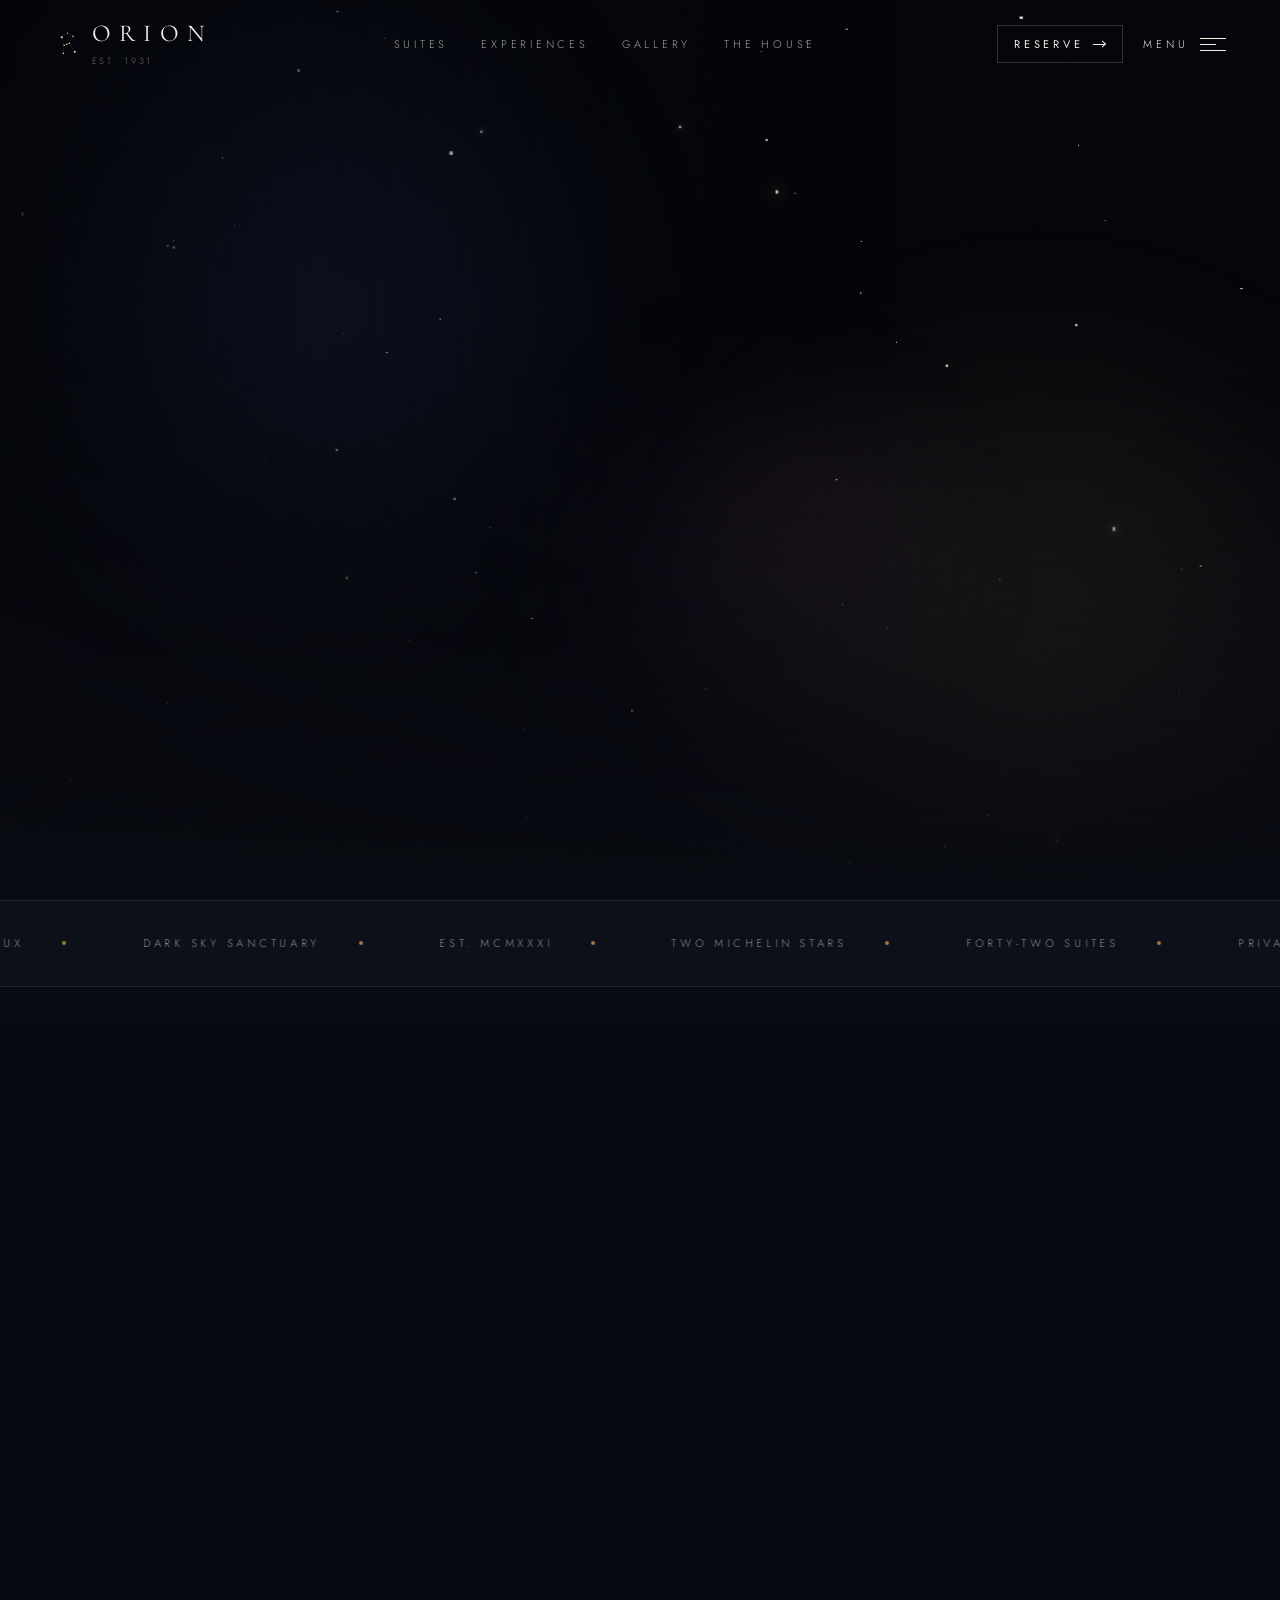
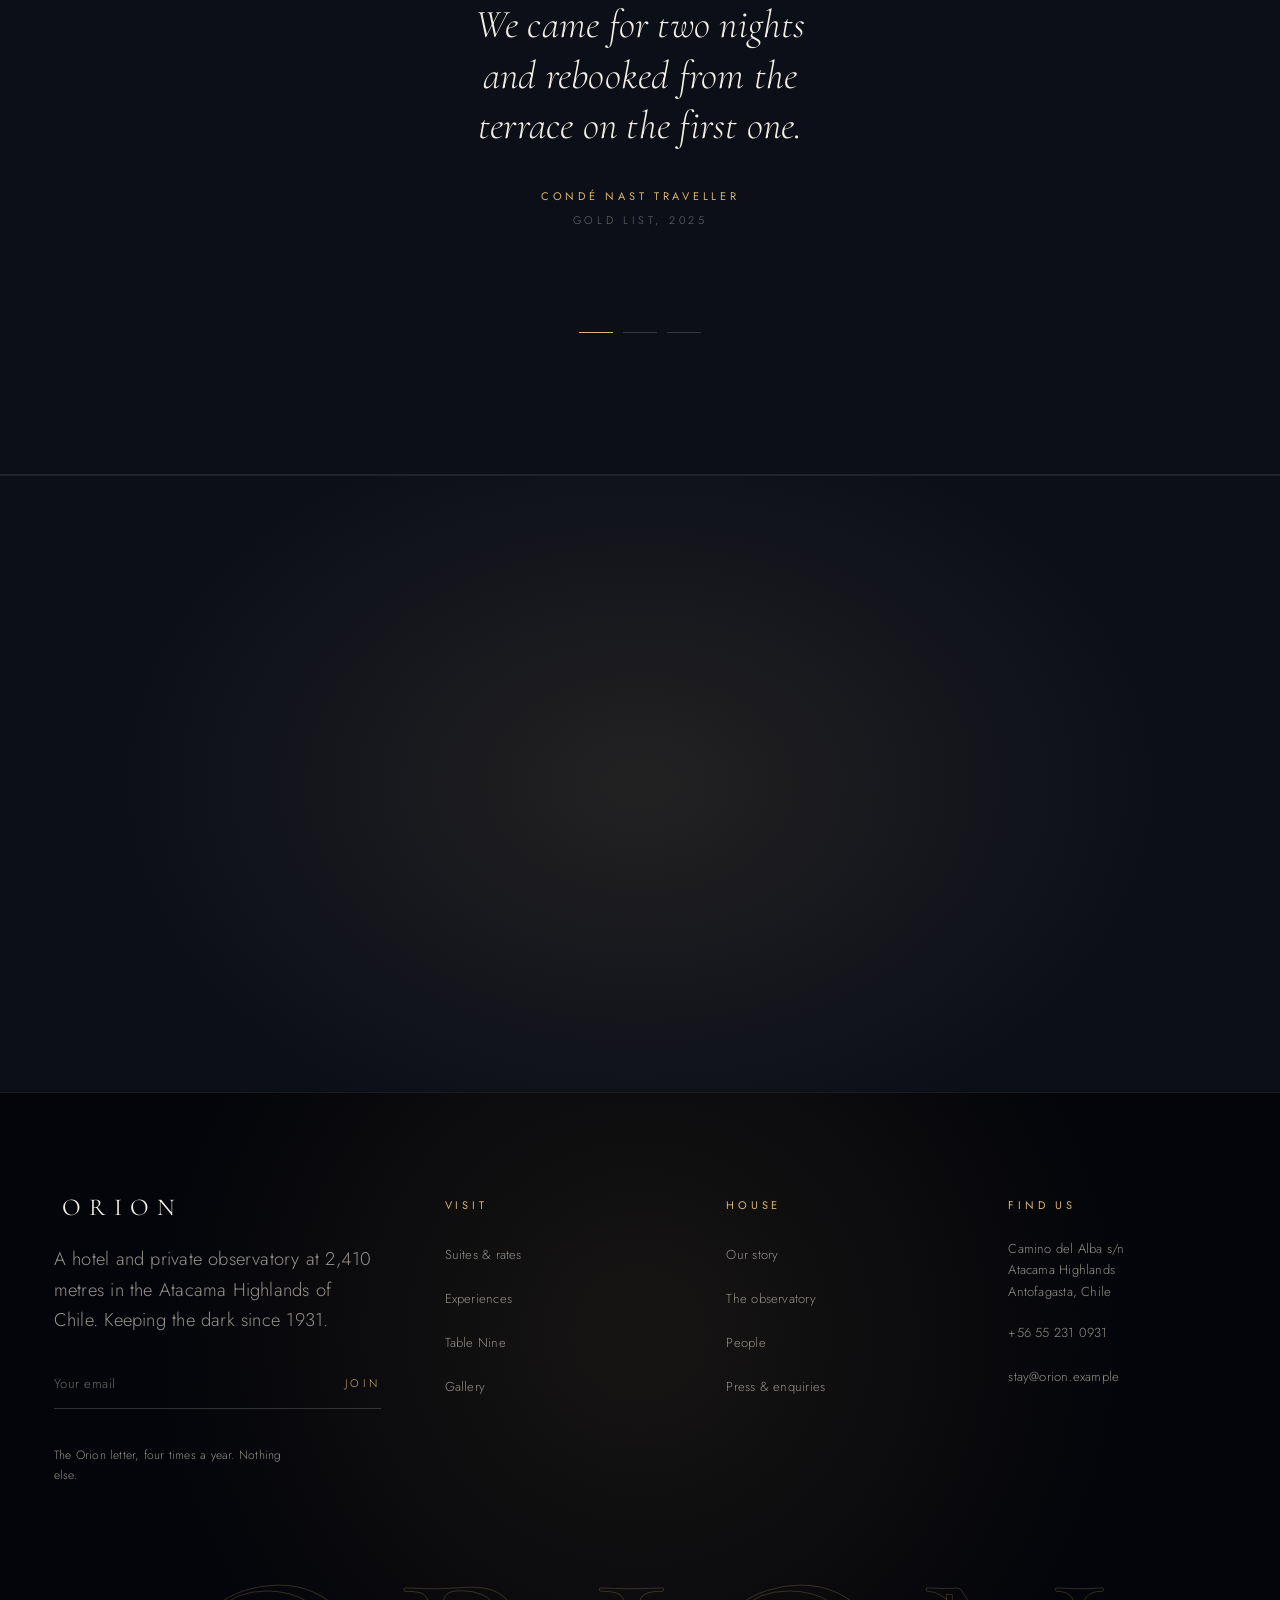
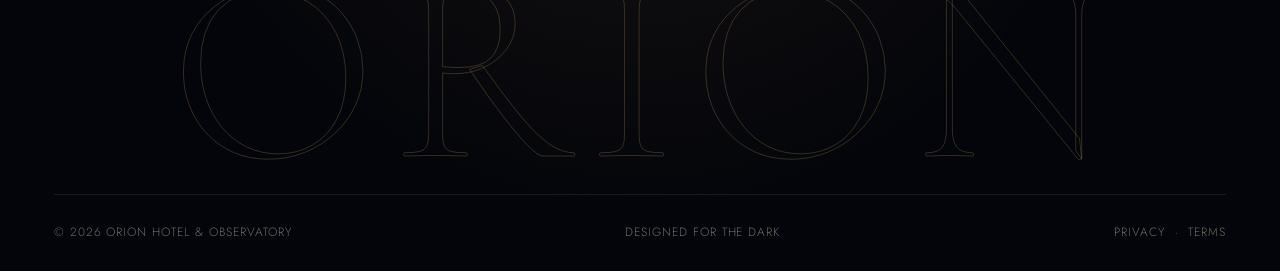
==== commit d30b383e: "Normalize line endings to LF and add .gitattributes Whitespace only: no content changes. The Netlify" ====
--- a/index.html
+++ b/index.html
@@ -1,644 +1,644 @@
-<!DOCTYPE html>
-<html lang="en" class="no-js">
-<head>
-<meta charset="utf-8">
-<meta name="viewport" content="width=device-width, initial-scale=1">
-<title>ORION — Hotel &amp; Private Observatory, Atacama Highlands</title>
-<meta name="description" content="Orion is a forty-two suite hotel and private observatory at 2,410 metres in the Atacama Highlands of Chile. Since 1931, keeping the dark.">
-<meta name="theme-color" content="#04050a">
-<link rel="icon" href="assets/img/favicon.svg" type="image/svg+xml">
-<link rel="preconnect" href="https://fonts.googleapis.com">
-<link rel="preconnect" href="https://fonts.gstatic.com" crossorigin>
-<link rel="preconnect" href="https://images.unsplash.com" crossorigin>
-<link href="https://fonts.googleapis.com/css2?family=Cormorant+Garamond:ital,wght@0,300;0,400;0,500;1,300;1,400&family=Jost:wght@200;300;400;500&display=swap" rel="stylesheet">
-<link rel="stylesheet" href="assets/css/base.css">
-<link rel="stylesheet" href="assets/css/pages.css">
-<script>document.documentElement.className = document.documentElement.className.replace('no-js', 'js');</script>
-<noscript><style>.curtain{display:none!important}.cursor,.cursor-dot{display:none}</style></noscript>
-</head>
-<body>
-
-<a class="skip-link" href="#main">Skip to content</a>
-
-<!-- ===== curtain / preloader ===================================== -->
-<div class="curtain" aria-hidden="true">
-  <div class="curtain__panels">
-    <div class="curtain__panel"></div>
-    <div class="curtain__panel"></div>
-    <div class="curtain__panel"></div>
-    <div class="curtain__panel"></div>
-    <div class="curtain__panel"></div>
-  </div>
-  <div class="loader">
-    <div class="loader__mark">ORION</div>
-    <div class="loader__sub">Atacama Highlands &middot; Chile</div>
-    <div class="loader__bar"><div class="loader__fill"></div></div>
-    <div class="loader__count">000</div>
-  </div>
-</div>
-
-<div class="cursor" aria-hidden="true"></div>
-<div class="cursor-dot" aria-hidden="true"></div>
-<div class="grain" aria-hidden="true"></div>
-
-<!-- ===== nav ===================================================== -->
-<header class="nav">
-  <div class="nav__inner">
-    <a class="brand" href="index.html" aria-label="Orion — home">
-      <svg class="brand__glyph" viewBox="0 0 100 100" aria-hidden="true">
-        <line x1="30" y1="24" x2="52" y2="8"/><line x1="52" y1="8" x2="73" y2="20"/>
-        <line x1="30" y1="24" x2="39" y2="55"/><line x1="73" y1="20" x2="59" y2="47"/>
-        <line x1="39" y1="55" x2="49" y2="51"/><line x1="49" y1="51" x2="59" y2="47"/>
-        <line x1="39" y1="55" x2="36" y2="86"/><line x1="59" y1="47" x2="80" y2="80"/>
-        <circle cx="30" cy="24" r="4"/><circle cx="73" cy="20" r="3"/><circle cx="52" cy="8" r="2.4"/>
-        <circle cx="39" cy="55" r="3"/><circle cx="49" cy="51" r="3"/><circle cx="59" cy="47" r="3"/>
-        <circle cx="36" cy="86" r="3"/><circle cx="80" cy="80" r="4"/>
-      </svg>
-      <span>
-        <span class="brand__mark">ORION</span>
-        <span class="brand__sub">Est. 1931</span>
-      </span>
-    </a>
-
-    <nav class="nav__links" aria-label="Primary">
-      <a class="nav__link" href="suites.html">Suites</a>
-      <a class="nav__link" href="experiences.html">Experiences</a>
-      <a class="nav__link" href="gallery.html">Gallery</a>
-      <a class="nav__link" href="about.html">The House</a>
-    </nav>
-
-    <div class="nav__actions">
-      <a class="btn btn--sm nav__reserve" href="contact.html">Reserve<i class="btn__arrow"></i></a>
-      <button class="menu-btn" type="button" data-menu-toggle aria-expanded="false" aria-controls="orion-menu">
-        <span class="menu-btn__label">Menu</span>
-        <span class="menu-btn__bars" aria-hidden="true"><span></span><span></span><span></span></span>
-      </button>
-    </div>
-  </div>
-</header>
-
-<!-- ===== fullscreen menu ========================================= -->
-<div class="menu" id="orion-menu" data-menu aria-hidden="true">
-  <div class="menu__veil"></div>
-  <div class="menu__inner">
-    <nav class="menu__list" aria-label="Full site">
-      <div class="menu__item"><a class="menu__anchor" href="index.html"><span class="menu__num">01</span>Home</a></div>
-      <div class="menu__item"><a class="menu__anchor" href="suites.html"><span class="menu__num">02</span>Suites</a></div>
-      <div class="menu__item"><a class="menu__anchor" href="experiences.html"><span class="menu__num">03</span>Experiences</a></div>
-      <div class="menu__item"><a class="menu__anchor" href="gallery.html"><span class="menu__num">04</span>Gallery</a></div>
-      <div class="menu__item"><a class="menu__anchor" href="about.html"><span class="menu__num">05</span>The House</a></div>
-      <div class="menu__item"><a class="menu__anchor" href="contact.html"><span class="menu__num">06</span>Reserve</a></div>
-    </nav>
-
-    <div class="menu__aside">
-      <figure class="menu__card">
-        <img src="https://images.unsplash.com/photo-1571896349842-33c89424de2d?auto=format&amp;fit=crop&amp;w=900&amp;q=80" alt="The west terrace at Orion after sunset." loading="lazy">
-        <figcaption>The west terrace, blue hour</figcaption>
-      </figure>
-      <dl class="menu__meta">
-        <div>
-          <dt>Reservations</dt>
-          <dd><a href="tel:+56552310931">+56 55 231 0931</a></dd>
-        </div>
-        <div>
-          <dt>Address</dt>
-          <dd>Camino del Alba s/n, Atacama Highlands, Chile</dd>
-        </div>
-      </dl>
-    </div>
-
-    <div class="menu__foot">
-      <span>&copy; <span data-year>2026</span> Orion Hotel</span>
-      <div class="menu__social">
-        <a href="contact.html">Instagram</a>
-        <a href="contact.html">Journal</a>
-        <a href="contact.html">Press</a>
-      </div>
-    </div>
-  </div>
-</div>
-
-<main id="main">
-
-  <!-- ===== hero ================================================== -->
-  <section class="hero" data-hero>
-    <div class="sky" data-sky aria-hidden="true">
-      <div class="sky__nebula sky__nebula--a"></div>
-      <div class="sky__nebula sky__nebula--b"></div>
-      <div class="sky__nebula sky__nebula--c"></div>
-      <div class="sky__tilt" data-sky-tilt>
-        <div class="constellation" data-constellation-wrap>
-          <svg data-constellation viewBox="0 0 100 100" preserveAspectRatio="xMidYMid meet" role="img" aria-label="The constellation of Orion">
-            <path class="constellation__line" d="M30 24 L52 8 L73 20"/>
-            <path class="constellation__line" d="M30 24 L39 55"/>
-            <path class="constellation__line" d="M73 20 L59 47"/>
-            <path class="constellation__line" d="M39 55 L49 51 L59 47"/>
-            <path class="constellation__line" d="M39 55 L36 86"/>
-            <path class="constellation__line" d="M59 47 L80 80"/>
-            <path class="constellation__line constellation__line--faint" d="M49 51 L46 62 L45 69"/>
-
-            <circle class="constellation__halo" cx="30" cy="24" r="4.6"/>
-            <circle class="constellation__halo" cx="80" cy="80" r="4.2"/>
-            <circle class="constellation__star" cx="30" cy="24" r="1.5"/>
-            <circle class="constellation__star" cx="73" cy="20" r="1.15"/>
-            <circle class="constellation__star" cx="52" cy="8"  r="0.8"/>
-            <circle class="constellation__star" cx="39" cy="55" r="1.05"/>
-            <circle class="constellation__star" cx="49" cy="51" r="1.15"/>
-            <circle class="constellation__star" cx="59" cy="47" r="1.05"/>
-            <circle class="constellation__star" cx="36" cy="86" r="0.95"/>
-            <circle class="constellation__star" cx="80" cy="80" r="1.45"/>
-            <circle class="constellation__star" cx="46" cy="62" r="0.5"/>
-            <circle class="constellation__star" cx="45" cy="69" r="0.42"/>
-
-            <text class="constellation__label" x="25" y="20" text-anchor="end">Betelgeuse</text>
-            <text class="constellation__label" x="85" y="82">Rigel</text>
-            <text class="constellation__label" x="52" y="45" text-anchor="middle">The Belt</text>
-          </svg>
-        </div>
-      </div>
-    </div>
-
-    <div class="hero__grad" aria-hidden="true"></div>
-
-    <div class="hero__inner">
-      <div class="wrap">
-        <p class="eyebrow hero__eyebrow" data-anim>Atacama Highlands &middot; Chile &middot; 2,410 m</p>
-
-        <h1 class="hero__title">
-          <span class="line"><span>Sleep beneath</span></span>
-          <span class="line"><span>the <em>clearest sky</em></span></span>
-          <span class="line"><span>on earth.</span></span>
-        </h1>
-
-        <p class="lead hero__body" data-anim>
-          Forty-two suites, a working observatory and a kitchen that cooks to the
-          lunar calendar. Orion has been keeping the dark since 1931.
-        </p>
-
-        <div class="hero__actions" data-anim>
-          <a class="btn btn--solid" href="contact.html">Reserve a suite<i class="btn__arrow"></i></a>
-          <a class="tlink" href="#house">Read the house note</a>
-        </div>
-      </div>
-    </div>
-
-    <div class="scroll-cue" data-anim>
-      <span class="scroll-cue__line"></span>
-      Scroll
-    </div>
-
-    <div class="hero__rail" data-anim>
-      <div class="wrap hero__rail-inner">
-        <div class="hero__rail-facts">
-          <span><b>42</b> Suites</span>
-          <span><b>2,410 m</b> Elevation</span>
-          <span><b>320</b> Clear nights a year</span>
-          <span><b>1</b> Private observatory</span>
-        </div>
-        <a class="tlink" href="suites.html">Rates &amp; availability</a>
-      </div>
-    </div>
-  </section>
-
-  <!-- ===== ribbon ================================================ -->
-  <div class="marquee" data-marquee data-marquee-speed="46" aria-hidden="true">
-    <div class="marquee__track">
-      <div class="marquee__group">
-        <span class="marquee__item">Relais &amp; Châteaux</span>
-        <span class="marquee__item">Dark Sky Sanctuary</span>
-        <span class="marquee__item">Est. MCMXXXI</span>
-        <span class="marquee__item">Two Michelin Stars</span>
-        <span class="marquee__item">Forty-two Suites</span>
-        <span class="marquee__item">Private Observatory</span>
-      </div>
-    </div>
-  </div>
-
-  <!-- ===== the house ============================================= -->
-  <section class="section" id="house">
-    <div class="wrap">
-      <div class="intro">
-        <div class="intro__copy">
-          <p class="eyebrow" data-reveal data-reveal-delay="0">The house</p>
-          <h2 class="h2" data-reveal="lines">
-            <span class="line"><span>A station for looking</span></span>
-            <span class="line"><span>up, that happens to</span></span>
-            <span class="line"><span><em class="italic gold">have beds.</em></span></span>
-          </h2>
-          <div data-reveal data-reveal-delay="180">
-            <p class="body-text dropcap">
-              The observatory came first. In 1931 a Belgian cartographer named Hélène Roux
-              hauled a nine-inch refractor up the Camino del Alba because the air here holds
-              almost no water, and water is what blurs a star. She built four rooms beside the
-              dome so her assistants would not have to descend at dawn.
-            </p>
-            <p class="body-text">
-              Those four rooms are now forty-two. The telescope still works. Everything we have
-              added since — the kitchen, the baths cut into the rock, the long room with its
-              brass and its silence — was added on one condition: <strong>that it never spills
-              light onto the sky.</strong>
-            </p>
-          </div>
-          <div data-reveal data-reveal-delay="280">
-            <a class="tlink" href="about.html">The full history</a>
-          </div>
-        </div>
-
-        <div class="photostack scene" data-reveal="z" data-reveal-delay="120">
-          <figure class="photostack__item photostack__item--a" data-parallax="-26">
-            <img src="https://images.unsplash.com/photo-1445019980597-93fa8acb246c?auto=format&amp;fit=crop&amp;w=900&amp;q=80" alt="The long room at Orion, lined in brass and dark stone." loading="lazy">
-          </figure>
-          <figure class="photostack__item photostack__item--b" data-parallax="34">
-            <img src="https://images.unsplash.com/photo-1514933651103-005eec06c04b?auto=format&amp;fit=crop&amp;w=700&amp;q=80" alt="The brass bar, bottles lit from below." loading="lazy">
-          </figure>
-          <figure class="photostack__item photostack__item--c" data-parallax="-14">
-            <img src="https://images.unsplash.com/photo-1611892440504-42a792e24d32?auto=format&amp;fit=crop&amp;w=900&amp;q=80" alt="A suite bedroom in dark wood, lit low." loading="lazy">
-          </figure>
-          <div class="photostack__badge">
-            <b>1931</b>
-            <span>Since</span>
-          </div>
-        </div>
-      </div>
-    </div>
-  </section>
-
-  <!-- ===== suites preview ======================================== -->
-  <section class="section section--flush-top">
-    <div class="wrap">
-      <div class="section-head section-head--split">
-        <div class="stack">
-          <p class="eyebrow" data-reveal>The rooms</p>
-          <h2 class="h2" data-reveal="lines">
-            <span class="line"><span>Forty-two ways to</span></span>
-            <span class="line"><span>lose an evening.</span></span>
-          </h2>
-        </div>
-        <div class="stack" data-reveal data-reveal-delay="160">
-          <p class="body-text">
-            Every suite faces east, away from the road and the one streetlamp in the valley.
-            Blackout is not a curtain here; it is the architecture.
-          </p>
-          <a class="tlink" href="suites.html">All suites &amp; rates</a>
-        </div>
-      </div>
-
-      <div class="cards" data-reveal="stagger" data-reveal-stagger="140">
-        <article class="tilt" data-tilt="8">
-          <a class="tilt__inner" data-tilt-inner href="suites.html">
-            <div class="card">
-              <div class="card__media">
-                <img src="https://images.unsplash.com/photo-1618773928121-c32242e63f39?auto=format&amp;fit=crop&amp;w=900&amp;q=80" alt="The Belt Suite, with a low bed beneath a wide east window." loading="lazy">
-              </div>
-              <span class="card__sheen" aria-hidden="true"></span>
-              <span class="card__corner">01</span>
-              <div class="card__body">
-                <div class="card__kicker"><span>The Belt</span><span>from $940</span></div>
-                <h3 class="card__title">Belt Suite</h3>
-                <p class="card__desc">58 m². Three east windows, a stone bath, and a ceiling hatch that opens on the sky above the bed.</p>
-                <span class="card__cta">View suite <i></i></span>
-              </div>
-            </div>
-          </a>
-        </article>
-
-        <article class="tilt" data-tilt="8">
-          <a class="tilt__inner" data-tilt-inner href="suites.html">
-            <div class="card">
-              <div class="card__media">
-                <img src="https://images.unsplash.com/photo-1596394516093-501ba68a0ba6?auto=format&amp;fit=crop&amp;w=900&amp;q=80" alt="Rigel Terrace, a bed set out on a private stone terrace facing the range." loading="lazy">
-              </div>
-              <span class="card__sheen" aria-hidden="true"></span>
-              <span class="card__corner">02</span>
-              <div class="card__body">
-                <div class="card__kicker"><span>Terrace</span><span>from $1,380</span></div>
-                <h3 class="card__title">Rigel Terrace</h3>
-                <p class="card__desc">86 m² and a walled terrace with a heated plunge, a fire bowl and two reclining chairs that point south.</p>
-                <span class="card__cta">View suite <i></i></span>
-              </div>
-            </div>
-          </a>
-        </article>
-
-        <article class="tilt" data-tilt="8">
-          <a class="tilt__inner" data-tilt-inner href="suites.html">
-            <div class="card">
-              <div class="card__media">
-                <img src="https://images.unsplash.com/photo-1600607687939-ce8a6c25118c?auto=format&amp;fit=crop&amp;w=900&amp;q=80" alt="The Betelgeuse Loft under the original observatory roofline." loading="lazy">
-              </div>
-              <span class="card__sheen" aria-hidden="true"></span>
-              <span class="card__corner">03</span>
-              <div class="card__body">
-                <div class="card__kicker"><span>The Loft</span><span>from $2,150</span></div>
-                <h3 class="card__title">Betelgeuse Loft</h3>
-                <p class="card__desc">The old plate room, 132 m² under the original trusses. Sleeps four. The dome is nineteen steps away.</p>
-                <span class="card__cta">View suite <i></i></span>
-              </div>
-            </div>
-          </a>
-        </article>
-      </div>
-    </div>
-  </section>
-
-  <!-- ===== observatory =========================================== -->
-  <section class="section">
-    <div class="wrap">
-      <div class="feature">
-        <div class="feature__copy">
-          <p class="eyebrow" data-reveal>The dome</p>
-          <h2 class="h2" data-reveal="lines">
-            <span class="line"><span>Nine inches of Belgian</span></span>
-            <span class="line"><span>glass, and no queue.</span></span>
-          </h2>
-          <div data-reveal data-reveal-delay="140">
-            <p class="body-text">
-              Roux's refractor is still mounted on its original pier, now driven by a motor
-              instead of a hand crank. Guests book it the way they would book a table: by the
-              hour, from nine until the small hours, with a resident astronomer if you want one
-              and nobody at all if you don't.
-            </p>
-          </div>
-          <dl class="specs" data-reveal="stagger" data-reveal-stagger="70">
-            <div><dt>Instrument</dt><dd>229 mm Zeiss refractor, 1931</dd></div>
-            <div><dt>Seeing</dt><dd>0.6&Prime; median &middot; Bortle 1</dd></div>
-            <div><dt>Sessions</dt><dd>Hourly, 21:00 &ndash; 03:00</dd></div>
-            <div><dt>Guiding</dt><dd>Resident astronomer, on request</dd></div>
-          </dl>
-          <div data-reveal data-reveal-delay="200">
-            <a class="btn btn--ghost" href="experiences.html">Book the dome<i class="btn__arrow"></i></a>
-          </div>
-        </div>
-
-        <div class="feature__visual" data-reveal="z">
-          <figure class="feature__plate feature__plate--main" data-parallax="-30">
-            <img src="https://images.unsplash.com/photo-1519681393784-d120267933ba?auto=format&amp;fit=crop&amp;w=1100&amp;q=80" alt="The Milky Way over the range, seen from the observatory terrace." loading="lazy">
-          </figure>
-          <figure class="feature__plate feature__plate--sub" data-parallax="40">
-            <img src="https://images.unsplash.com/photo-1543722530-d2c3201371e7?auto=format&amp;fit=crop&amp;w=700&amp;q=80" alt="Andromeda, as the refractor shows it." loading="lazy">
-          </figure>
-          <span class="feature__tag">Bortle Class 1</span>
-        </div>
-      </div>
-    </div>
-  </section>
-
-  <!-- ===== stats ================================================= -->
-  <section class="section section--tight">
-    <div class="wrap">
-      <div class="stats" data-reveal="stagger" data-reveal-stagger="90">
-        <div class="stat">
-          <span class="stat__num" data-count="42">42</span>
-          <span class="stat__label">Suites &amp; lofts</span>
-        </div>
-        <div class="stat">
-          <span class="stat__num" data-count="320">320</span>
-          <span class="stat__label">Clear nights a year</span>
-        </div>
-        <div class="stat">
-          <span class="stat__num" data-count="2410">2410</span>
-          <span class="stat__label">Metres above the sea</span>
-        </div>
-        <div class="stat">
-          <span class="stat__num" data-count="94" data-count-suffix="%">94%</span>
-          <span class="stat__label">Guests who return</span>
-        </div>
-      </div>
-    </div>
-  </section>
-
-  <!-- ===== experiences =========================================== -->
-  <section class="section section--flush-top">
-    <div class="wrap">
-      <div class="section-head section-head--split">
-        <div class="stack">
-          <p class="eyebrow" data-reveal>The days</p>
-          <h2 class="h2" data-reveal="lines">
-            <span class="line"><span>What there is</span></span>
-            <span class="line"><span>to do, and not do.</span></span>
-          </h2>
-        </div>
-        <div class="stack" data-reveal data-reveal-delay="140">
-          <p class="body-text">Six things we are good at. Everything else, we will happily arrange and quietly stay out of.</p>
-          <a class="tlink" href="experiences.html">All experiences</a>
-        </div>
-      </div>
-
-      <div class="grid-list" data-reveal="stagger" data-reveal-stagger="80">
-        <article class="grid-list__cell">
-          <span class="grid-list__num">01</span>
-          <h3 class="grid-list__title">Night sessions</h3>
-          <p>An hour at the refractor, or four. Deep sky in winter, planets in summer, and a thermos of hot chocolate either way.</p>
-        </article>
-        <article class="grid-list__cell">
-          <span class="grid-list__num">02</span>
-          <h3 class="grid-list__title">The salt flats</h3>
-          <p>Out at 05:20 in a canvas-topped Land Cruiser, back by ten with flamingos seen and breakfast eaten on a folding table.</p>
-        </article>
-        <article class="grid-list__cell">
-          <span class="grid-list__num">03</span>
-          <h3 class="grid-list__title">Table Nine</h3>
-          <p>Twelve seats facing the pass. A tasting menu written each morning against whatever the altiplano growers brought up.</p>
-        </article>
-        <article class="grid-list__cell">
-          <span class="grid-list__num">04</span>
-          <h3 class="grid-list__title">The rock baths</h3>
-          <p>Three pools cut into the hillside at 38, 34 and 12 degrees, fed by the same spring that supplies the kitchen.</p>
-        </article>
-        <article class="grid-list__cell">
-          <span class="grid-list__num">05</span>
-          <h3 class="grid-list__title">Silent hours</h3>
-          <p>From 23:00 the house lights drop to amber and stay there. No music, no screens in the public rooms. It is the best thing we do.</p>
-        </article>
-        <article class="grid-list__cell">
-          <span class="grid-list__num">06</span>
-          <h3 class="grid-list__title">The long walk</h3>
-          <p>Eleven kilometres along the old mule track to the abandoned nitrate station, with a guide who knows where the water is.</p>
-        </article>
-      </div>
-    </div>
-  </section>
-
-  <!-- ===== 3D carousel =========================================== -->
-  <section class="section" id="frames">
-    <div class="wrap">
-      <div class="section-head section-head--center">
-        <p class="eyebrow eyebrow--center" data-reveal>The house in eight frames</p>
-        <h2 class="h2" data-reveal="lines" style="max-width:16ch">
-          <span class="line"><span>Turn it over</span></span>
-          <span class="line"><span>in your hands.</span></span>
-        </h2>
-        <p class="body-text" data-reveal data-reveal-delay="140" style="text-align:center;margin-inline:auto">
-          Drag the ring, or use the arrows.
-        </p>
-      </div>
-
-      <div class="carousel" data-carousel data-reveal="fade">
-        <div class="carousel__stage" data-carousel-stage tabindex="0" role="group" aria-label="Gallery carousel — drag or use arrow keys">
-          <div class="carousel__ring" data-carousel-ring>
-            <div class="carousel__cell"><figure class="carousel__plate">
-              <img src="https://images.unsplash.com/photo-1618221195710-dd6b41faaea6?auto=format&amp;fit=crop&amp;w=700&amp;q=80" alt="The long room" loading="lazy">
-              <figcaption><b>The Long Room</b><span>Ground floor</span></figcaption>
-            </figure></div>
-            <div class="carousel__cell"><figure class="carousel__plate">
-              <img src="https://images.unsplash.com/photo-1615529182904-14819c35db37?auto=format&amp;fit=crop&amp;w=700&amp;q=80" alt="Table Nine at dusk" loading="lazy">
-              <figcaption><b>Table Nine</b><span>The kitchen</span></figcaption>
-            </figure></div>
-            <div class="carousel__cell"><figure class="carousel__plate">
-              <img src="https://images.unsplash.com/photo-1571003123894-1f0594d2b5d9?auto=format&amp;fit=crop&amp;w=700&amp;q=80" alt="The cold pool at dusk" loading="lazy">
-              <figcaption><b>The Cold Pool</b><span>Rock baths</span></figcaption>
-            </figure></div>
-            <div class="carousel__cell"><figure class="carousel__plate">
-              <img src="https://images.unsplash.com/photo-1578683010236-d716f9a3f461?auto=format&amp;fit=crop&amp;w=700&amp;q=80" alt="Suite twenty-one" loading="lazy">
-              <figcaption><b>Suite Twenty-One</b><span>East wing</span></figcaption>
-            </figure></div>
-            <div class="carousel__cell"><figure class="carousel__plate">
-              <img src="https://images.unsplash.com/photo-1517248135467-4c7edcad34c4?auto=format&amp;fit=crop&amp;w=700&amp;q=80" alt="The brass bar" loading="lazy">
-              <figcaption><b>The Brass Bar</b><span>Until late</span></figcaption>
-            </figure></div>
-            <div class="carousel__cell"><figure class="carousel__plate">
-              <img src="https://images.unsplash.com/photo-1547234935-80c7145ec969?auto=format&amp;fit=crop&amp;w=700&amp;q=80" alt="The dune road west of the house" loading="lazy">
-              <figcaption><b>Dune Road</b><span>Nine km west</span></figcaption>
-            </figure></div>
-            <div class="carousel__cell"><figure class="carousel__plate">
-              <img src="https://images.unsplash.com/photo-1506905925346-21bda4d32df4?auto=format&amp;fit=crop&amp;w=700&amp;q=80" alt="The terrace above the cloud line" loading="lazy">
-              <figcaption><b>The Terrace</b><span>2,410 m</span></figcaption>
-            </figure></div>
-            <div class="carousel__cell"><figure class="carousel__plate">
-              <img src="https://images.unsplash.com/photo-1534796636912-3b95b3ab5986?auto=format&amp;fit=crop&amp;w=700&amp;q=80" alt="The dome at night" loading="lazy">
-              <figcaption><b>The Dome</b><span>21:00 &ndash; 03:00</span></figcaption>
-            </figure></div>
-          </div>
-        </div>
-
-        <div class="carousel__ui">
-          <button class="carousel__btn" type="button" data-carousel-prev aria-label="Previous frame">
-            <svg viewBox="0 0 24 24" fill="none" aria-hidden="true"><path d="M15 4L7 12l8 8" stroke="currentColor" stroke-width="1.4"/></svg>
-          </button>
-          <span class="carousel__readout" data-carousel-readout aria-live="polite"><b>01</b> / 08</span>
-          <button class="carousel__btn" type="button" data-carousel-next aria-label="Next frame">
-            <svg viewBox="0 0 24 24" fill="none" aria-hidden="true"><path d="M9 4l8 8-8 8" stroke="currentColor" stroke-width="1.4"/></svg>
-          </button>
-        </div>
-      </div>
-    </div>
-  </section>
-
-  <!-- ===== testimonials ========================================== -->
-  <section class="section" style="background:var(--c-ink-2);border-block:1px solid var(--c-line-soft)">
-    <div class="wrap wrap--mid">
-      <div class="quotes" data-quotes>
-        <div class="section-head section-head--center" style="margin-bottom:clamp(2rem,4vw,3rem)">
-          <span class="stars-row" data-reveal aria-label="Five out of five">&#9733; &#9733; &#9733; &#9733; &#9733;</span>
-        </div>
-
-        <div class="quotes__stage">
-          <blockquote class="quote">
-            <p class="quote__text">We came for two nights and rebooked from the terrace on the first one.</p>
-            <div class="quote__by"><b>Condé Nast Traveller</b><span>Gold List, 2025</span></div>
-          </blockquote>
-          <blockquote class="quote" hidden>
-            <p class="quote__text">I have never been anywhere that took darkness this seriously, or hospitality this lightly.</p>
-            <div class="quote__by"><b>Yuki Nakamura</b><span>Suite 14 &middot; four returns</span></div>
-          </blockquote>
-          <blockquote class="quote" hidden>
-            <p class="quote__text">The kitchen is worth the flight. The sky is worth the kitchen.</p>
-            <div class="quote__by"><b>The World's 50 Best</b><span>Table Nine, no. 31</span></div>
-          </blockquote>
-        </div>
-
-        <div class="quotes__nav">
-          <button class="quotes__dot is-active" type="button" aria-label="Quote one"></button>
-          <button class="quotes__dot" type="button" aria-label="Quote two"></button>
-          <button class="quotes__dot" type="button" aria-label="Quote three"></button>
-        </div>
-      </div>
-    </div>
-  </section>
-
-  <!-- ===== CTA =================================================== -->
-  <section class="cta">
-    <span class="cta__glow" aria-hidden="true"></span>
-    <div class="wrap cta__inner">
-      <p class="eyebrow eyebrow--center" data-reveal>Reservations</p>
-      <h2 class="h2 cta__title" data-reveal="lines">
-        <span class="line"><span>The new moon is</span></span>
-        <span class="line"><span><em class="italic gold">the one to book.</em></span></span>
-      </h2>
-      <p class="body-text" data-reveal data-reveal-delay="120" style="text-align:center;margin-inline:auto">
-        Two nights minimum. Rates include the dome, the baths and breakfast for as long
-        as you can stay awake for it.
-      </p>
-      <div class="cta__actions" data-reveal data-reveal-delay="200">
-        <a class="btn btn--solid" href="contact.html">Check availability<i class="btn__arrow"></i></a>
-        <a class="btn btn--ghost" href="suites.html">Compare suites<i class="btn__arrow"></i></a>
-      </div>
-    </div>
-  </section>
-</main>
-
-<!-- ===== footer ================================================== -->
-<footer class="footer">
-  <span class="footer__glow" aria-hidden="true"></span>
-  <div class="wrap">
-    <div class="footer__grid">
-      <div class="footer__intro">
-        <a class="brand" href="index.html" aria-label="Orion — home">
-          <span class="brand__mark">ORION</span>
-        </a>
-        <p>A hotel and private observatory at 2,410 metres in the Atacama Highlands of Chile. Keeping the dark since 1931.</p>
-        <form class="footer__signup" data-signup novalidate>
-          <label class="sr-only" for="footer-email">Email address</label>
-          <input id="footer-email" type="email" name="email" placeholder="Your email" autocomplete="email">
-          <button type="submit">Join</button>
-        </form>
-        <p class="footer__note">The Orion letter, four times a year. Nothing else.</p>
-      </div>
-
-      <div class="footer__col">
-        <h3>Visit</h3>
-        <ul>
-          <li><a href="suites.html">Suites &amp; rates</a></li>
-          <li><a href="experiences.html">Experiences</a></li>
-          <li><a href="experiences.html">Table Nine</a></li>
-          <li><a href="gallery.html">Gallery</a></li>
-        </ul>
-      </div>
-
-      <div class="footer__col">
-        <h3>House</h3>
-        <ul>
-          <li><a href="about.html">Our story</a></li>
-          <li><a href="about.html">The observatory</a></li>
-          <li><a href="about.html">People</a></li>
-          <li><a href="contact.html">Press &amp; enquiries</a></li>
-        </ul>
-      </div>
-
-      <div class="footer__col">
-        <h3>Find us</h3>
-        <ul>
-          <li><address>Camino del Alba s/n<br>Atacama Highlands<br>Antofagasta, Chile</address></li>
-          <li><a href="tel:+56552310931">+56 55 231 0931</a></li>
-          <li><a href="mailto:stay@orion.example">stay@orion.example</a></li>
-        </ul>
-      </div>
-    </div>
-  </div>
-
-  <div class="footer__wordmark" aria-hidden="true">ORION</div>
-
-  <div class="wrap">
-    <div class="footer__base">
-      <span>&copy; <span data-year>2026</span> Orion Hotel &amp; Observatory</span>
-      <span>Designed for the dark</span>
-      <span><a href="contact.html">Privacy</a> &nbsp;&middot;&nbsp; <a href="contact.html">Terms</a></span>
-    </div>
-  </div>
-</footer>
-
-<script src="assets/js/anime.iife.min.js"></script>
-<script src="assets/js/starfield.js"></script>
-<script src="assets/js/orion.js"></script>
-</body>
-</html>
+<!DOCTYPE html>
+<html lang="en" class="no-js">
+<head>
+<meta charset="utf-8">
+<meta name="viewport" content="width=device-width, initial-scale=1">
+<title>ORION — Hotel &amp; Private Observatory, Atacama Highlands</title>
+<meta name="description" content="Orion is a forty-two suite hotel and private observatory at 2,410 metres in the Atacama Highlands of Chile. Since 1931, keeping the dark.">
+<meta name="theme-color" content="#04050a">
+<link rel="icon" href="assets/img/favicon.svg" type="image/svg+xml">
+<link rel="preconnect" href="https://fonts.googleapis.com">
+<link rel="preconnect" href="https://fonts.gstatic.com" crossorigin>
+<link rel="preconnect" href="https://images.unsplash.com" crossorigin>
+<link href="https://fonts.googleapis.com/css2?family=Cormorant+Garamond:ital,wght@0,300;0,400;0,500;1,300;1,400&family=Jost:wght@200;300;400;500&display=swap" rel="stylesheet">
+<link rel="stylesheet" href="assets/css/base.css">
+<link rel="stylesheet" href="assets/css/pages.css">
+<script>document.documentElement.className = document.documentElement.className.replace('no-js', 'js');</script>
+<noscript><style>.curtain{display:none!important}.cursor,.cursor-dot{display:none}</style></noscript>
+</head>
+<body>
+
+<a class="skip-link" href="#main">Skip to content</a>
+
+<!-- ===== curtain / preloader ===================================== -->
+<div class="curtain" aria-hidden="true">
+  <div class="curtain__panels">
+    <div class="curtain__panel"></div>
+    <div class="curtain__panel"></div>
+    <div class="curtain__panel"></div>
+    <div class="curtain__panel"></div>
+    <div class="curtain__panel"></div>
+  </div>
+  <div class="loader">
+    <div class="loader__mark">ORION</div>
+    <div class="loader__sub">Atacama Highlands &middot; Chile</div>
+    <div class="loader__bar"><div class="loader__fill"></div></div>
+    <div class="loader__count">000</div>
+  </div>
+</div>
+
+<div class="cursor" aria-hidden="true"></div>
+<div class="cursor-dot" aria-hidden="true"></div>
+<div class="grain" aria-hidden="true"></div>
+
+<!-- ===== nav ===================================================== -->
+<header class="nav">
+  <div class="nav__inner">
+    <a class="brand" href="index.html" aria-label="Orion — home">
+      <svg class="brand__glyph" viewBox="0 0 100 100" aria-hidden="true">
+        <line x1="30" y1="24" x2="52" y2="8"/><line x1="52" y1="8" x2="73" y2="20"/>
+        <line x1="30" y1="24" x2="39" y2="55"/><line x1="73" y1="20" x2="59" y2="47"/>
+        <line x1="39" y1="55" x2="49" y2="51"/><line x1="49" y1="51" x2="59" y2="47"/>
+        <line x1="39" y1="55" x2="36" y2="86"/><line x1="59" y1="47" x2="80" y2="80"/>
+        <circle cx="30" cy="24" r="4"/><circle cx="73" cy="20" r="3"/><circle cx="52" cy="8" r="2.4"/>
+        <circle cx="39" cy="55" r="3"/><circle cx="49" cy="51" r="3"/><circle cx="59" cy="47" r="3"/>
+        <circle cx="36" cy="86" r="3"/><circle cx="80" cy="80" r="4"/>
+      </svg>
+      <span>
+        <span class="brand__mark">ORION</span>
+        <span class="brand__sub">Est. 1931</span>
+      </span>
+    </a>
+
+    <nav class="nav__links" aria-label="Primary">
+      <a class="nav__link" href="suites.html">Suites</a>
+      <a class="nav__link" href="experiences.html">Experiences</a>
+      <a class="nav__link" href="gallery.html">Gallery</a>
+      <a class="nav__link" href="about.html">The House</a>
+    </nav>
+
+    <div class="nav__actions">
+      <a class="btn btn--sm nav__reserve" href="contact.html">Reserve<i class="btn__arrow"></i></a>
+      <button class="menu-btn" type="button" data-menu-toggle aria-expanded="false" aria-controls="orion-menu">
+        <span class="menu-btn__label">Menu</span>
+        <span class="menu-btn__bars" aria-hidden="true"><span></span><span></span><span></span></span>
+      </button>
+    </div>
+  </div>
+</header>
+
+<!-- ===== fullscreen menu ========================================= -->
+<div class="menu" id="orion-menu" data-menu aria-hidden="true">
+  <div class="menu__veil"></div>
+  <div class="menu__inner">
+    <nav class="menu__list" aria-label="Full site">
+      <div class="menu__item"><a class="menu__anchor" href="index.html"><span class="menu__num">01</span>Home</a></div>
+      <div class="menu__item"><a class="menu__anchor" href="suites.html"><span class="menu__num">02</span>Suites</a></div>
+      <div class="menu__item"><a class="menu__anchor" href="experiences.html"><span class="menu__num">03</span>Experiences</a></div>
+      <div class="menu__item"><a class="menu__anchor" href="gallery.html"><span class="menu__num">04</span>Gallery</a></div>
+      <div class="menu__item"><a class="menu__anchor" href="about.html"><span class="menu__num">05</span>The House</a></div>
+      <div class="menu__item"><a class="menu__anchor" href="contact.html"><span class="menu__num">06</span>Reserve</a></div>
+    </nav>
+
+    <div class="menu__aside">
+      <figure class="menu__card">
+        <img src="https://images.unsplash.com/photo-1571896349842-33c89424de2d?auto=format&amp;fit=crop&amp;w=900&amp;q=80" alt="The west terrace at Orion after sunset." loading="lazy">
+        <figcaption>The west terrace, blue hour</figcaption>
+      </figure>
+      <dl class="menu__meta">
+        <div>
+          <dt>Reservations</dt>
+          <dd><a href="tel:+56552310931">+56 55 231 0931</a></dd>
+        </div>
+        <div>
+          <dt>Address</dt>
+          <dd>Camino del Alba s/n, Atacama Highlands, Chile</dd>
+        </div>
+      </dl>
+    </div>
+
+    <div class="menu__foot">
+      <span>&copy; <span data-year>2026</span> Orion Hotel</span>
+      <div class="menu__social">
+        <a href="contact.html">Instagram</a>
+        <a href="contact.html">Journal</a>
+        <a href="contact.html">Press</a>
+      </div>
+    </div>
+  </div>
+</div>
+
+<main id="main">
+
+  <!-- ===== hero ================================================== -->
+  <section class="hero" data-hero>
+    <div class="sky" data-sky aria-hidden="true">
+      <div class="sky__nebula sky__nebula--a"></div>
+      <div class="sky__nebula sky__nebula--b"></div>
+      <div class="sky__nebula sky__nebula--c"></div>
+      <div class="sky__tilt" data-sky-tilt>
+        <div class="constellation" data-constellation-wrap>
+          <svg data-constellation viewBox="0 0 100 100" preserveAspectRatio="xMidYMid meet" role="img" aria-label="The constellation of Orion">
+            <path class="constellation__line" d="M30 24 L52 8 L73 20"/>
+            <path class="constellation__line" d="M30 24 L39 55"/>
+            <path class="constellation__line" d="M73 20 L59 47"/>
+            <path class="constellation__line" d="M39 55 L49 51 L59 47"/>
+            <path class="constellation__line" d="M39 55 L36 86"/>
+            <path class="constellation__line" d="M59 47 L80 80"/>
+            <path class="constellation__line constellation__line--faint" d="M49 51 L46 62 L45 69"/>
+
+            <circle class="constellation__halo" cx="30" cy="24" r="4.6"/>
+            <circle class="constellation__halo" cx="80" cy="80" r="4.2"/>
+            <circle class="constellation__star" cx="30" cy="24" r="1.5"/>
+            <circle class="constellation__star" cx="73" cy="20" r="1.15"/>
+            <circle class="constellation__star" cx="52" cy="8"  r="0.8"/>
+            <circle class="constellation__star" cx="39" cy="55" r="1.05"/>
+            <circle class="constellation__star" cx="49" cy="51" r="1.15"/>
+            <circle class="constellation__star" cx="59" cy="47" r="1.05"/>
+            <circle class="constellation__star" cx="36" cy="86" r="0.95"/>
+            <circle class="constellation__star" cx="80" cy="80" r="1.45"/>
+            <circle class="constellation__star" cx="46" cy="62" r="0.5"/>
+            <circle class="constellation__star" cx="45" cy="69" r="0.42"/>
+
+            <text class="constellation__label" x="25" y="20" text-anchor="end">Betelgeuse</text>
+            <text class="constellation__label" x="85" y="82">Rigel</text>
+            <text class="constellation__label" x="52" y="45" text-anchor="middle">The Belt</text>
+          </svg>
+        </div>
+      </div>
+    </div>
+
+    <div class="hero__grad" aria-hidden="true"></div>
+
+    <div class="hero__inner">
+      <div class="wrap">
+        <p class="eyebrow hero__eyebrow" data-anim>Atacama Highlands &middot; Chile &middot; 2,410 m</p>
+
+        <h1 class="hero__title">
+          <span class="line"><span>Sleep beneath</span></span>
+          <span class="line"><span>the <em>clearest sky</em></span></span>
+          <span class="line"><span>on earth.</span></span>
+        </h1>
+
+        <p class="lead hero__body" data-anim>
+          Forty-two suites, a working observatory and a kitchen that cooks to the
+          lunar calendar. Orion has been keeping the dark since 1931.
+        </p>
+
+        <div class="hero__actions" data-anim>
+          <a class="btn btn--solid" href="contact.html">Reserve a suite<i class="btn__arrow"></i></a>
+          <a class="tlink" href="#house">Read the house note</a>
+        </div>
+      </div>
+    </div>
+
+    <div class="scroll-cue" data-anim>
+      <span class="scroll-cue__line"></span>
+      Scroll
+    </div>
+
+    <div class="hero__rail" data-anim>
+      <div class="wrap hero__rail-inner">
+        <div class="hero__rail-facts">
+          <span><b>42</b> Suites</span>
+          <span><b>2,410 m</b> Elevation</span>
+          <span><b>320</b> Clear nights a year</span>
+          <span><b>1</b> Private observatory</span>
+        </div>
+        <a class="tlink" href="suites.html">Rates &amp; availability</a>
+      </div>
+    </div>
+  </section>
+
+  <!-- ===== ribbon ================================================ -->
+  <div class="marquee" data-marquee data-marquee-speed="46" aria-hidden="true">
+    <div class="marquee__track">
+      <div class="marquee__group">
+        <span class="marquee__item">Relais &amp; Châteaux</span>
+        <span class="marquee__item">Dark Sky Sanctuary</span>
+        <span class="marquee__item">Est. MCMXXXI</span>
+        <span class="marquee__item">Two Michelin Stars</span>
+        <span class="marquee__item">Forty-two Suites</span>
+        <span class="marquee__item">Private Observatory</span>
+      </div>
+    </div>
+  </div>
+
+  <!-- ===== the house ============================================= -->
+  <section class="section" id="house">
+    <div class="wrap">
+      <div class="intro">
+        <div class="intro__copy">
+          <p class="eyebrow" data-reveal data-reveal-delay="0">The house</p>
+          <h2 class="h2" data-reveal="lines">
+            <span class="line"><span>A station for looking</span></span>
+            <span class="line"><span>up, that happens to</span></span>
+            <span class="line"><span><em class="italic gold">have beds.</em></span></span>
+          </h2>
+          <div data-reveal data-reveal-delay="180">
+            <p class="body-text dropcap">
+              The observatory came first. In 1931 a Belgian cartographer named Hélène Roux
+              hauled a nine-inch refractor up the Camino del Alba because the air here holds
+              almost no water, and water is what blurs a star. She built four rooms beside the
+              dome so her assistants would not have to descend at dawn.
+            </p>
+            <p class="body-text">
+              Those four rooms are now forty-two. The telescope still works. Everything we have
+              added since — the kitchen, the baths cut into the rock, the long room with its
+              brass and its silence — was added on one condition: <strong>that it never spills
+              light onto the sky.</strong>
+            </p>
+          </div>
+          <div data-reveal data-reveal-delay="280">
+            <a class="tlink" href="about.html">The full history</a>
+          </div>
+        </div>
+
+        <div class="photostack scene" data-reveal="z" data-reveal-delay="120">
+          <figure class="photostack__item photostack__item--a" data-parallax="-26">
+            <img src="https://images.unsplash.com/photo-1445019980597-93fa8acb246c?auto=format&amp;fit=crop&amp;w=900&amp;q=80" alt="The long room at Orion, lined in brass and dark stone." loading="lazy">
+          </figure>
+          <figure class="photostack__item photostack__item--b" data-parallax="34">
+            <img src="https://images.unsplash.com/photo-1514933651103-005eec06c04b?auto=format&amp;fit=crop&amp;w=700&amp;q=80" alt="The brass bar, bottles lit from below." loading="lazy">
+          </figure>
+          <figure class="photostack__item photostack__item--c" data-parallax="-14">
+            <img src="https://images.unsplash.com/photo-1611892440504-42a792e24d32?auto=format&amp;fit=crop&amp;w=900&amp;q=80" alt="A suite bedroom in dark wood, lit low." loading="lazy">
+          </figure>
+          <div class="photostack__badge">
+            <b>1931</b>
+            <span>Since</span>
+          </div>
+        </div>
+      </div>
+    </div>
+  </section>
+
+  <!-- ===== suites preview ======================================== -->
+  <section class="section section--flush-top">
+    <div class="wrap">
+      <div class="section-head section-head--split">
+        <div class="stack">
+          <p class="eyebrow" data-reveal>The rooms</p>
+          <h2 class="h2" data-reveal="lines">
+            <span class="line"><span>Forty-two ways to</span></span>
+            <span class="line"><span>lose an evening.</span></span>
+          </h2>
+        </div>
+        <div class="stack" data-reveal data-reveal-delay="160">
+          <p class="body-text">
+            Every suite faces east, away from the road and the one streetlamp in the valley.
+            Blackout is not a curtain here; it is the architecture.
+          </p>
+          <a class="tlink" href="suites.html">All suites &amp; rates</a>
+        </div>
+      </div>
+
+      <div class="cards" data-reveal="stagger" data-reveal-stagger="140">
+        <article class="tilt" data-tilt="8">
+          <a class="tilt__inner" data-tilt-inner href="suites.html">
+            <div class="card">
+              <div class="card__media">
+                <img src="https://images.unsplash.com/photo-1618773928121-c32242e63f39?auto=format&amp;fit=crop&amp;w=900&amp;q=80" alt="The Belt Suite, with a low bed beneath a wide east window." loading="lazy">
+              </div>
+              <span class="card__sheen" aria-hidden="true"></span>
+              <span class="card__corner">01</span>
+              <div class="card__body">
+                <div class="card__kicker"><span>The Belt</span><span>from $940</span></div>
+                <h3 class="card__title">Belt Suite</h3>
+                <p class="card__desc">58 m². Three east windows, a stone bath, and a ceiling hatch that opens on the sky above the bed.</p>
+                <span class="card__cta">View suite <i></i></span>
+              </div>
+            </div>
+          </a>
+        </article>
+
+        <article class="tilt" data-tilt="8">
+          <a class="tilt__inner" data-tilt-inner href="suites.html">
+            <div class="card">
+              <div class="card__media">
+                <img src="https://images.unsplash.com/photo-1596394516093-501ba68a0ba6?auto=format&amp;fit=crop&amp;w=900&amp;q=80" alt="Rigel Terrace, a bed set out on a private stone terrace facing the range." loading="lazy">
+              </div>
+              <span class="card__sheen" aria-hidden="true"></span>
+              <span class="card__corner">02</span>
+              <div class="card__body">
+                <div class="card__kicker"><span>Terrace</span><span>from $1,380</span></div>
+                <h3 class="card__title">Rigel Terrace</h3>
+                <p class="card__desc">86 m² and a walled terrace with a heated plunge, a fire bowl and two reclining chairs that point south.</p>
+                <span class="card__cta">View suite <i></i></span>
+              </div>
+            </div>
+          </a>
+        </article>
+
+        <article class="tilt" data-tilt="8">
+          <a class="tilt__inner" data-tilt-inner href="suites.html">
+            <div class="card">
+              <div class="card__media">
+                <img src="https://images.unsplash.com/photo-1600607687939-ce8a6c25118c?auto=format&amp;fit=crop&amp;w=900&amp;q=80" alt="The Betelgeuse Loft under the original observatory roofline." loading="lazy">
+              </div>
+              <span class="card__sheen" aria-hidden="true"></span>
+              <span class="card__corner">03</span>
+              <div class="card__body">
+                <div class="card__kicker"><span>The Loft</span><span>from $2,150</span></div>
+                <h3 class="card__title">Betelgeuse Loft</h3>
+                <p class="card__desc">The old plate room, 132 m² under the original trusses. Sleeps four. The dome is nineteen steps away.</p>
+                <span class="card__cta">View suite <i></i></span>
+              </div>
+            </div>
+          </a>
+        </article>
+      </div>
+    </div>
+  </section>
+
+  <!-- ===== observatory =========================================== -->
+  <section class="section">
+    <div class="wrap">
+      <div class="feature">
+        <div class="feature__copy">
+          <p class="eyebrow" data-reveal>The dome</p>
+          <h2 class="h2" data-reveal="lines">
+            <span class="line"><span>Nine inches of Belgian</span></span>
+            <span class="line"><span>glass, and no queue.</span></span>
+          </h2>
+          <div data-reveal data-reveal-delay="140">
+            <p class="body-text">
+              Roux's refractor is still mounted on its original pier, now driven by a motor
+              instead of a hand crank. Guests book it the way they would book a table: by the
+              hour, from nine until the small hours, with a resident astronomer if you want one
+              and nobody at all if you don't.
+            </p>
+          </div>
+          <dl class="specs" data-reveal="stagger" data-reveal-stagger="70">
+            <div><dt>Instrument</dt><dd>229 mm Zeiss refractor, 1931</dd></div>
+            <div><dt>Seeing</dt><dd>0.6&Prime; median &middot; Bortle 1</dd></div>
+            <div><dt>Sessions</dt><dd>Hourly, 21:00 &ndash; 03:00</dd></div>
+            <div><dt>Guiding</dt><dd>Resident astronomer, on request</dd></div>
+          </dl>
+          <div data-reveal data-reveal-delay="200">
+            <a class="btn btn--ghost" href="experiences.html">Book the dome<i class="btn__arrow"></i></a>
+          </div>
+        </div>
+
+        <div class="feature__visual" data-reveal="z">
+          <figure class="feature__plate feature__plate--main" data-parallax="-30">
+            <img src="https://images.unsplash.com/photo-1519681393784-d120267933ba?auto=format&amp;fit=crop&amp;w=1100&amp;q=80" alt="The Milky Way over the range, seen from the observatory terrace." loading="lazy">
+          </figure>
+          <figure class="feature__plate feature__plate--sub" data-parallax="40">
+            <img src="https://images.unsplash.com/photo-1543722530-d2c3201371e7?auto=format&amp;fit=crop&amp;w=700&amp;q=80" alt="Andromeda, as the refractor shows it." loading="lazy">
+          </figure>
+          <span class="feature__tag">Bortle Class 1</span>
+        </div>
+      </div>
+    </div>
+  </section>
+
+  <!-- ===== stats ================================================= -->
+  <section class="section section--tight">
+    <div class="wrap">
+      <div class="stats" data-reveal="stagger" data-reveal-stagger="90">
+        <div class="stat">
+          <span class="stat__num" data-count="42">42</span>
+          <span class="stat__label">Suites &amp; lofts</span>
+        </div>
+        <div class="stat">
+          <span class="stat__num" data-count="320">320</span>
+          <span class="stat__label">Clear nights a year</span>
+        </div>
+        <div class="stat">
+          <span class="stat__num" data-count="2410">2410</span>
+          <span class="stat__label">Metres above the sea</span>
+        </div>
+        <div class="stat">
+          <span class="stat__num" data-count="94" data-count-suffix="%">94%</span>
+          <span class="stat__label">Guests who return</span>
+        </div>
+      </div>
+    </div>
+  </section>
+
+  <!-- ===== experiences =========================================== -->
+  <section class="section section--flush-top">
+    <div class="wrap">
+      <div class="section-head section-head--split">
+        <div class="stack">
+          <p class="eyebrow" data-reveal>The days</p>
+          <h2 class="h2" data-reveal="lines">
+            <span class="line"><span>What there is</span></span>
+            <span class="line"><span>to do, and not do.</span></span>
+          </h2>
+        </div>
+        <div class="stack" data-reveal data-reveal-delay="140">
+          <p class="body-text">Six things we are good at. Everything else, we will happily arrange and quietly stay out of.</p>
+          <a class="tlink" href="experiences.html">All experiences</a>
+        </div>
+      </div>
+
+      <div class="grid-list" data-reveal="stagger" data-reveal-stagger="80">
+        <article class="grid-list__cell">
+          <span class="grid-list__num">01</span>
+          <h3 class="grid-list__title">Night sessions</h3>
+          <p>An hour at the refractor, or four. Deep sky in winter, planets in summer, and a thermos of hot chocolate either way.</p>
+        </article>
+        <article class="grid-list__cell">
+          <span class="grid-list__num">02</span>
+          <h3 class="grid-list__title">The salt flats</h3>
+          <p>Out at 05:20 in a canvas-topped Land Cruiser, back by ten with flamingos seen and breakfast eaten on a folding table.</p>
+        </article>
+        <article class="grid-list__cell">
+          <span class="grid-list__num">03</span>
+          <h3 class="grid-list__title">Table Nine</h3>
+          <p>Twelve seats facing the pass. A tasting menu written each morning against whatever the altiplano growers brought up.</p>
+        </article>
+        <article class="grid-list__cell">
+          <span class="grid-list__num">04</span>
+          <h3 class="grid-list__title">The rock baths</h3>
+          <p>Three pools cut into the hillside at 38, 34 and 12 degrees, fed by the same spring that supplies the kitchen.</p>
+        </article>
+        <article class="grid-list__cell">
+          <span class="grid-list__num">05</span>
+          <h3 class="grid-list__title">Silent hours</h3>
+          <p>From 23:00 the house lights drop to amber and stay there. No music, no screens in the public rooms. It is the best thing we do.</p>
+        </article>
+        <article class="grid-list__cell">
+          <span class="grid-list__num">06</span>
+          <h3 class="grid-list__title">The long walk</h3>
+          <p>Eleven kilometres along the old mule track to the abandoned nitrate station, with a guide who knows where the water is.</p>
+        </article>
+      </div>
+    </div>
+  </section>
+
+  <!-- ===== 3D carousel =========================================== -->
+  <section class="section" id="frames">
+    <div class="wrap">
+      <div class="section-head section-head--center">
+        <p class="eyebrow eyebrow--center" data-reveal>The house in eight frames</p>
+        <h2 class="h2" data-reveal="lines" style="max-width:16ch">
+          <span class="line"><span>Turn it over</span></span>
+          <span class="line"><span>in your hands.</span></span>
+        </h2>
+        <p class="body-text" data-reveal data-reveal-delay="140" style="text-align:center;margin-inline:auto">
+          Drag the ring, or use the arrows.
+        </p>
+      </div>
+
+      <div class="carousel" data-carousel data-reveal="fade">
+        <div class="carousel__stage" data-carousel-stage tabindex="0" role="group" aria-label="Gallery carousel — drag or use arrow keys">
+          <div class="carousel__ring" data-carousel-ring>
+            <div class="carousel__cell"><figure class="carousel__plate">
+              <img src="https://images.unsplash.com/photo-1618221195710-dd6b41faaea6?auto=format&amp;fit=crop&amp;w=700&amp;q=80" alt="The long room" loading="lazy">
+              <figcaption><b>The Long Room</b><span>Ground floor</span></figcaption>
+            </figure></div>
+            <div class="carousel__cell"><figure class="carousel__plate">
+              <img src="https://images.unsplash.com/photo-1615529182904-14819c35db37?auto=format&amp;fit=crop&amp;w=700&amp;q=80" alt="Table Nine at dusk" loading="lazy">
+              <figcaption><b>Table Nine</b><span>The kitchen</span></figcaption>
+            </figure></div>
+            <div class="carousel__cell"><figure class="carousel__plate">
+              <img src="https://images.unsplash.com/photo-1571003123894-1f0594d2b5d9?auto=format&amp;fit=crop&amp;w=700&amp;q=80" alt="The cold pool at dusk" loading="lazy">
+              <figcaption><b>The Cold Pool</b><span>Rock baths</span></figcaption>
+            </figure></div>
+            <div class="carousel__cell"><figure class="carousel__plate">
+              <img src="https://images.unsplash.com/photo-1578683010236-d716f9a3f461?auto=format&amp;fit=crop&amp;w=700&amp;q=80" alt="Suite twenty-one" loading="lazy">
+              <figcaption><b>Suite Twenty-One</b><span>East wing</span></figcaption>
+            </figure></div>
+            <div class="carousel__cell"><figure class="carousel__plate">
+              <img src="https://images.unsplash.com/photo-1517248135467-4c7edcad34c4?auto=format&amp;fit=crop&amp;w=700&amp;q=80" alt="The brass bar" loading="lazy">
+              <figcaption><b>The Brass Bar</b><span>Until late</span></figcaption>
+            </figure></div>
+            <div class="carousel__cell"><figure class="carousel__plate">
+              <img src="https://images.unsplash.com/photo-1547234935-80c7145ec969?auto=format&amp;fit=crop&amp;w=700&amp;q=80" alt="The dune road west of the house" loading="lazy">
+              <figcaption><b>Dune Road</b><span>Nine km west</span></figcaption>
+            </figure></div>
+            <div class="carousel__cell"><figure class="carousel__plate">
+              <img src="https://images.unsplash.com/photo-1506905925346-21bda4d32df4?auto=format&amp;fit=crop&amp;w=700&amp;q=80" alt="The terrace above the cloud line" loading="lazy">
+              <figcaption><b>The Terrace</b><span>2,410 m</span></figcaption>
+            </figure></div>
+            <div class="carousel__cell"><figure class="carousel__plate">
+              <img src="https://images.unsplash.com/photo-1534796636912-3b95b3ab5986?auto=format&amp;fit=crop&amp;w=700&amp;q=80" alt="The dome at night" loading="lazy">
+              <figcaption><b>The Dome</b><span>21:00 &ndash; 03:00</span></figcaption>
+            </figure></div>
+          </div>
+        </div>
+
+        <div class="carousel__ui">
+          <button class="carousel__btn" type="button" data-carousel-prev aria-label="Previous frame">
+            <svg viewBox="0 0 24 24" fill="none" aria-hidden="true"><path d="M15 4L7 12l8 8" stroke="currentColor" stroke-width="1.4"/></svg>
+          </button>
+          <span class="carousel__readout" data-carousel-readout aria-live="polite"><b>01</b> / 08</span>
+          <button class="carousel__btn" type="button" data-carousel-next aria-label="Next frame">
+            <svg viewBox="0 0 24 24" fill="none" aria-hidden="true"><path d="M9 4l8 8-8 8" stroke="currentColor" stroke-width="1.4"/></svg>
+          </button>
+        </div>
+      </div>
+    </div>
+  </section>
+
+  <!-- ===== testimonials ========================================== -->
+  <section class="section" style="background:var(--c-ink-2);border-block:1px solid var(--c-line-soft)">
+    <div class="wrap wrap--mid">
+      <div class="quotes" data-quotes>
+        <div class="section-head section-head--center" style="margin-bottom:clamp(2rem,4vw,3rem)">
+          <span class="stars-row" data-reveal aria-label="Five out of five">&#9733; &#9733; &#9733; &#9733; &#9733;</span>
+        </div>
+
+        <div class="quotes__stage">
+          <blockquote class="quote">
+            <p class="quote__text">We came for two nights and rebooked from the terrace on the first one.</p>
+            <div class="quote__by"><b>Condé Nast Traveller</b><span>Gold List, 2025</span></div>
+          </blockquote>
+          <blockquote class="quote" hidden>
+            <p class="quote__text">I have never been anywhere that took darkness this seriously, or hospitality this lightly.</p>
+            <div class="quote__by"><b>Yuki Nakamura</b><span>Suite 14 &middot; four returns</span></div>
+          </blockquote>
+          <blockquote class="quote" hidden>
+            <p class="quote__text">The kitchen is worth the flight. The sky is worth the kitchen.</p>
+            <div class="quote__by"><b>The World's 50 Best</b><span>Table Nine, no. 31</span></div>
+          </blockquote>
+        </div>
+
+        <div class="quotes__nav">
+          <button class="quotes__dot is-active" type="button" aria-label="Quote one"></button>
+          <button class="quotes__dot" type="button" aria-label="Quote two"></button>
+          <button class="quotes__dot" type="button" aria-label="Quote three"></button>
+        </div>
+      </div>
+    </div>
+  </section>
+
+  <!-- ===== CTA =================================================== -->
+  <section class="cta">
+    <span class="cta__glow" aria-hidden="true"></span>
+    <div class="wrap cta__inner">
+      <p class="eyebrow eyebrow--center" data-reveal>Reservations</p>
+      <h2 class="h2 cta__title" data-reveal="lines">
+        <span class="line"><span>The new moon is</span></span>
+        <span class="line"><span><em class="italic gold">the one to book.</em></span></span>
+      </h2>
+      <p class="body-text" data-reveal data-reveal-delay="120" style="text-align:center;margin-inline:auto">
+        Two nights minimum. Rates include the dome, the baths and breakfast for as long
+        as you can stay awake for it.
+      </p>
+      <div class="cta__actions" data-reveal data-reveal-delay="200">
+        <a class="btn btn--solid" href="contact.html">Check availability<i class="btn__arrow"></i></a>
+        <a class="btn btn--ghost" href="suites.html">Compare suites<i class="btn__arrow"></i></a>
+      </div>
+    </div>
+  </section>
+</main>
+
+<!-- ===== footer ================================================== -->
+<footer class="footer">
+  <span class="footer__glow" aria-hidden="true"></span>
+  <div class="wrap">
+    <div class="footer__grid">
+      <div class="footer__intro">
+        <a class="brand" href="index.html" aria-label="Orion — home">
+          <span class="brand__mark">ORION</span>
+        </a>
+        <p>A hotel and private observatory at 2,410 metres in the Atacama Highlands of Chile. Keeping the dark since 1931.</p>
+        <form class="footer__signup" data-signup novalidate>
+          <label class="sr-only" for="footer-email">Email address</label>
+          <input id="footer-email" type="email" name="email" placeholder="Your email" autocomplete="email">
+          <button type="submit">Join</button>
+        </form>
+        <p class="footer__note">The Orion letter, four times a year. Nothing else.</p>
+      </div>
+
+      <div class="footer__col">
+        <h3>Visit</h3>
+        <ul>
+          <li><a href="suites.html">Suites &amp; rates</a></li>
+          <li><a href="experiences.html">Experiences</a></li>
+          <li><a href="experiences.html">Table Nine</a></li>
+          <li><a href="gallery.html">Gallery</a></li>
+        </ul>
+      </div>
+
+      <div class="footer__col">
+        <h3>House</h3>
+        <ul>
+          <li><a href="about.html">Our story</a></li>
+          <li><a href="about.html">The observatory</a></li>
+          <li><a href="about.html">People</a></li>
+          <li><a href="contact.html">Press &amp; enquiries</a></li>
+        </ul>
+      </div>
+
+      <div class="footer__col">
+        <h3>Find us</h3>
+        <ul>
+          <li><address>Camino del Alba s/n<br>Atacama Highlands<br>Antofagasta, Chile</address></li>
+          <li><a href="tel:+56552310931">+56 55 231 0931</a></li>
+          <li><a href="mailto:stay@orion.example">stay@orion.example</a></li>
+        </ul>
+      </div>
+    </div>
+  </div>
+
+  <div class="footer__wordmark" aria-hidden="true">ORION</div>
+
+  <div class="wrap">
+    <div class="footer__base">
+      <span>&copy; <span data-year>2026</span> Orion Hotel &amp; Observatory</span>
+      <span>Designed for the dark</span>
+      <span><a href="contact.html">Privacy</a> &nbsp;&middot;&nbsp; <a href="contact.html">Terms</a></span>
+    </div>
+  </div>
+</footer>
+
+<script src="assets/js/anime.iife.min.js"></script>
+<script src="assets/js/starfield.js"></script>
+<script src="assets/js/orion.js"></script>
+</body>
+</html>
--- a/assets/css/pages.css
+++ b/assets/css/pages.css
@@ -1,1363 +1,1363 @@
-/* ==========================================================================
-   ORION — pages.css
-   Section-level components: the constellation hero, tilt cards, suite rows,
-   the 3D carousel, timeline, stats, gallery, forms.
-   ========================================================================== */
-
-/* --------------------------------------------------------------------------
-   1. HOME HERO — the Orion field
-   -------------------------------------------------------------------------- */
-.hero {
-  position: relative;
-  min-height: 100svh;
-  min-height: 100vh;
-  display: grid;
-  align-items: center;
-  overflow: hidden;
-  isolation: isolate;
-  background: var(--c-void);
-}
-
-/* --- the 3D star field --------------------------------------------------- */
-/* Named .sky, not .field — the reservation form owns .field. */
-.sky {
-  position: absolute;
-  inset: 0;
-  z-index: 0;
-  perspective: 900px;
-  perspective-origin: 50% 46%;
-  transform-style: preserve-3d;
-  pointer-events: none;
-}
-.sky__tilt {
-  position: absolute;
-  inset: 0;
-  transform-style: preserve-3d;
-  will-change: transform;
-}
-.sky__depth {
-  position: absolute;
-  inset: -18%;
-  transform-style: preserve-3d;
-  will-change: transform;
-}
-.star {
-  position: absolute;
-  width: 2px; height: 2px;
-  border-radius: 50%;
-  background: var(--c-ivory);
-  animation: twinkle var(--tw, 4s) ease-in-out infinite alternate;
-}
-@keyframes twinkle {
-  from { opacity: var(--o1, 0.18); transform: scale(0.7); }
-  to   { opacity: var(--o2, 0.85); transform: scale(1.15); }
-}
-
-/* Nebula washes so the void has weather */
-.sky__nebula {
-  position: absolute;
-  border-radius: 50%;
-  filter: blur(60px);
-  will-change: transform;
-}
-.sky__nebula--a {
-  left: -10%; top: -14%;
-  width: 62vw; height: 62vw;
-  background: radial-gradient(circle, rgba(60, 84, 158, 0.30), transparent 66%);
-}
-.sky__nebula--b {
-  right: -16%; bottom: -22%;
-  width: 70vw; height: 70vw;
-  background: radial-gradient(circle, rgba(214, 180, 114, 0.16), transparent 64%);
-}
-.sky__nebula--c {
-  left: 42%; top: 34%;
-  width: 34vw; height: 34vw;
-  background: radial-gradient(circle, rgba(150, 76, 132, 0.16), transparent 68%);
-}
-
-/* --- the constellation --------------------------------------------------- */
-.constellation {
-  position: absolute;
-  right: clamp(-6%, -2vw, 2%);
-  top: 50%;
-  width: clamp(320px, 44vw, 720px);
-  aspect-ratio: 0.86;
-  transform: translate3d(0, -50%, -140px);
-  transform-style: preserve-3d;
-  will-change: transform;
-  opacity: 0.95;
-}
-@media (max-width: 900px) {
-  .constellation {
-    right: auto; left: 50%;
-    top: 26%;
-    width: min(78vw, 420px);
-    transform: translate3d(-50%, -50%, -140px);
-    opacity: 0.5;
-  }
-}
-.constellation svg { width: 100%; height: 100%; overflow: visible; }
-
-.constellation__line {
-  fill: none;
-  stroke: rgba(214, 180, 114, 0.55);
-  stroke-width: 0.28;
-  stroke-linecap: round;
-}
-.constellation__line--faint { stroke: rgba(214, 180, 114, 0.26); }
-
-.constellation__star {
-  fill: var(--c-ivory);
-  filter: drop-shadow(0 0 3px rgba(236, 217, 174, 0.9));
-}
-.constellation__halo { fill: rgba(236, 217, 174, 0.14); }
-
-.constellation__label {
-  font-family: var(--f-sans);
-  font-size: 1.55px;
-  letter-spacing: 0.42px;
-  text-transform: uppercase;
-  fill: rgba(214, 180, 114, 0.72);
-}
-@media (max-width: 900px) { .constellation__label { display: none; } }
-
-/* --- hero content -------------------------------------------------------- */
-.hero__grad {
-  position: absolute;
-  inset: 0;
-  z-index: 1;
-  pointer-events: none;
-  background:
-    linear-gradient(to top, var(--c-ink) 0%, rgba(8, 10, 17, 0.55) 26%, transparent 58%),
-    linear-gradient(to right, rgba(4, 5, 10, 0.86) 0%, rgba(4, 5, 10, 0.25) 42%, transparent 70%);
-}
-
-.hero__inner {
-  position: relative;
-  z-index: 2;
-  width: 100%;
-  padding-top: calc(var(--nav-h) + clamp(1.25rem, 4vw, 3.25rem));
-  padding-bottom: clamp(5rem, 9vw, 7.5rem);
-}
-
-.hero__eyebrow { margin-bottom: clamp(1rem, 2.2vw, 1.65rem); }
-
-.hero__title {
-  font-size: var(--fs-mega);
-  font-family: var(--f-display);
-  font-weight: 300;
-  line-height: 0.92;
-  letter-spacing: -0.028em;
-  max-width: 13ch;
-}
-.hero__title .thin { font-weight: 200; }
-.hero__title em {
-  font-style: italic;
-  color: var(--c-gold-soft);
-  font-weight: 300;
-}
-
-.hero__body {
-  margin-top: clamp(1.4rem, 2.6vw, 2.1rem);
-  max-width: 44ch;
-}
-
-.hero__actions {
-  margin-top: clamp(1.6rem, 3vw, 2.4rem);
-  display: flex;
-  flex-wrap: wrap;
-  gap: clamp(0.85rem, 1.6vw, 1.25rem);
-  align-items: center;
-}
-
-/* the booking rail pinned to the hero base */
-.hero__rail {
-  position: absolute;
-  left: 0; right: 0; bottom: 0;
-  z-index: 3;
-  border-top: 1px solid var(--c-line-soft);
-  background: rgba(6, 8, 14, 0.6);
-  backdrop-filter: blur(14px);
-  -webkit-backdrop-filter: blur(14px);
-}
-.hero__rail-inner {
-  display: flex;
-  align-items: center;
-  justify-content: space-between;
-  gap: clamp(1rem, 3vw, 2.5rem);
-  padding-block: clamp(0.9rem, 1.6vw, 1.35rem);
-  font-size: var(--fs-eyebrow);
-  letter-spacing: var(--tr-eyebrow);
-  text-transform: uppercase;
-  color: var(--c-mute);
-}
-.hero__rail-facts { display: flex; gap: clamp(1.25rem, 3vw, 3rem); }
-.hero__rail-facts span { white-space: nowrap; }
-.hero__rail-facts b { color: var(--c-ivory); font-weight: 400; }
-@media (max-width: 900px) {
-  .hero__rail-facts span:nth-child(n+3) { display: none; }
-}
-@media (max-width: 720px) {
-  /* The rail link duplicates the header CTA; the facts are the payload. */
-  .hero__rail-inner > .tlink { display: none; }
-  .hero__rail-facts { gap: 1.25rem; }
-}
-@media (max-width: 420px) {
-  .hero__rail-facts span:nth-child(n+2) { display: none; }
-  .hero__rail-inner > .tlink { display: inline-block; }
-}
-
-.scroll-cue {
-  position: absolute;
-  left: 50%;
-  bottom: clamp(5rem, 9vw, 7rem);
-  z-index: 3;
-  transform: translateX(-50%);
-  display: grid;
-  justify-items: center;
-  gap: 0.85rem;
-  font-size: 0.625rem;
-  letter-spacing: var(--tr-eyebrow);
-  text-transform: uppercase;
-  color: var(--c-mute-2);
-}
-.scroll-cue__line {
-  width: 1px; height: clamp(38px, 6vw, 60px);
-  background: linear-gradient(to bottom, var(--c-gold), transparent);
-  position: relative;
-  overflow: hidden;
-}
-.scroll-cue__line::after {
-  content: "";
-  position: absolute;
-  left: 0; top: -100%;
-  width: 100%; height: 100%;
-  background: var(--c-ivory);
-  animation: cueRun 2.4s var(--e-inout) infinite;
-}
-@keyframes cueRun {
-  0%   { top: -100%; }
-  60%  { top: 100%; }
-  100% { top: 100%; }
-}
-@media (max-width: 900px) { .scroll-cue { display: none; } }
-
-/* --------------------------------------------------------------------------
-   2. INTRO / MANIFESTO
-   -------------------------------------------------------------------------- */
-.intro {
-  display: grid;
-  gap: clamp(2.5rem, 6vw, 5.5rem);
-  grid-template-columns: minmax(0, 1fr);
-  align-items: center;
-}
-@media (min-width: 940px) {
-  .intro { grid-template-columns: minmax(0, 0.92fr) minmax(0, 1.08fr); }
-}
-.intro__copy { display: grid; gap: clamp(1.5rem, 3vw, 2.25rem); }
-
-/* stacked photo cluster that enters on the Z axis */
-.photostack {
-  position: relative;
-  aspect-ratio: 4 / 4.4;
-  perspective: 1200px;
-  transform-style: preserve-3d;
-}
-.photostack__item {
-  position: absolute;
-  overflow: hidden;
-  border: 1px solid var(--c-line);
-  background: var(--c-ink-3);
-  box-shadow: 0 40px 90px -40px rgba(0, 0, 0, 0.9);
-  will-change: transform;
-}
-.photostack__item img { width: 100%; height: 100%; object-fit: cover; }
-.photostack__item--a { left: 0;    top: 0;    width: 62%; height: 58%; }
-.photostack__item--b { right: 0;   top: 16%;  width: 46%; height: 46%; }
-.photostack__item--c { left: 12%;  bottom: 0; width: 58%; height: 40%; }
-
-.photostack__badge {
-  position: absolute;
-  right: 2%;
-  bottom: 6%;
-  z-index: 4;
-  display: grid;
-  place-items: center;
-  gap: 0.15rem;
-  width: clamp(96px, 13vw, 138px);
-  aspect-ratio: 1;
-  border-radius: 50%;
-  border: 1px solid var(--c-line);
-  background: rgba(6, 8, 14, 0.82);
-  backdrop-filter: blur(10px);
-  -webkit-backdrop-filter: blur(10px);
-  text-align: center;
-}
-.photostack__badge b {
-  font-family: var(--f-display);
-  font-size: clamp(1.6rem, 2.6vw, 2.3rem);
-  font-weight: 400;
-  line-height: 1;
-  color: var(--c-gold);
-}
-.photostack__badge span {
-  font-size: 0.5625rem;
-  letter-spacing: 0.22em;
-  text-transform: uppercase;
-  color: var(--c-mute);
-  line-height: 1.3;
-}
-
-/* --------------------------------------------------------------------------
-   3. TILT CARDS (suites preview / experiences)
-   -------------------------------------------------------------------------- */
-.cards {
-  display: grid;
-  gap: clamp(1.25rem, 2.4vw, 2rem);
-  grid-template-columns: repeat(auto-fit, minmax(min(100%, 300px), 1fr));
-}
-
-.tilt {
-  position: relative;
-  perspective: 1100px;
-}
-.tilt__inner {
-  position: relative;
-  display: block;
-  transform-style: preserve-3d;
-  will-change: transform;
-}
-
-.card {
-  position: relative;
-  overflow: hidden;
-  background: var(--c-ink-2);
-  border: 1px solid var(--c-line-soft);
-  transform-style: preserve-3d;
-}
-.card__media {
-  position: relative;
-  aspect-ratio: 3 / 4;
-  overflow: hidden;
-  background: var(--c-ink-3);
-}
-.card__media img {
-  width: 100%; height: 100%;
-  object-fit: cover;
-  filter: saturate(0.72) contrast(1.04) brightness(0.86);
-  transform: scale(1.02);
-  transition: transform 1.1s var(--e-out), filter 0.7s var(--e-out);
-}
-.tilt:hover .card__media img { transform: scale(1.09); filter: saturate(0.95) contrast(1.05) brightness(0.98); }
-
-.card__media::after {
-  content: "";
-  position: absolute;
-  inset: 0;
-  background: linear-gradient(to top, rgba(4, 5, 10, 0.95) 4%, rgba(4, 5, 10, 0.28) 46%, transparent 74%);
-}
-
-/* the specular sheen that follows the pointer */
-.card__sheen {
-  position: absolute;
-  inset: 0;
-  z-index: 3;
-  pointer-events: none;
-  opacity: 0;
-  background: radial-gradient(360px circle at var(--mx, 50%) var(--my, 50%),
-              rgba(236, 217, 174, 0.16), transparent 62%);
-  transition: opacity 0.45s var(--e-out);
-}
-.tilt:hover .card__sheen { opacity: 1; }
-
-.card__body {
-  position: absolute;
-  left: 0; right: 0; bottom: 0;
-  z-index: 4;
-  padding: clamp(1.4rem, 2.6vw, 2.2rem);
-  display: grid;
-  gap: 0.65rem;
-  transform: translateZ(46px);
-}
-.card__kicker {
-  display: flex;
-  justify-content: space-between;
-  align-items: baseline;
-  gap: 1rem;
-  font-size: var(--fs-eyebrow);
-  letter-spacing: var(--tr-eyebrow);
-  text-transform: uppercase;
-  color: var(--c-gold);
-}
-.card__kicker span:last-child { color: var(--c-mute); }
-.card__title {
-  font-family: var(--f-display);
-  font-size: clamp(1.5rem, 2.2vw, 2rem);
-  font-weight: 300;
-  line-height: 1.1;
-  color: var(--c-ivory);
-}
-.card__desc {
-  font-size: var(--fs-small);
-  color: var(--c-mute);
-  max-width: 32ch;
-  max-height: 0;
-  opacity: 0;
-  overflow: hidden;
-  transition: max-height 0.6s var(--e-out), opacity 0.45s var(--e-out), margin-top 0.6s var(--e-out);
-}
-.tilt:hover .card__desc,
-.tilt:focus-within .card__desc { max-height: 8rem; opacity: 1; margin-top: 0.25rem; }
-
-.card__cta {
-  display: inline-flex;
-  align-items: center;
-  gap: 0.7rem;
-  margin-top: 0.35rem;
-  font-size: var(--fs-eyebrow);
-  letter-spacing: var(--tr-eyebrow);
-  text-transform: uppercase;
-  color: var(--c-ivory);
-  transform: translateZ(24px);
-}
-.card__cta i {
-  width: 1.4em; height: 1px;
-  background: currentColor;
-  display: inline-block;
-  transition: width var(--t-mid) var(--e-out);
-}
-.tilt:hover .card__cta i { width: 2.4em; }
-
-.card__corner {
-  position: absolute;
-  top: clamp(1rem, 2vw, 1.5rem);
-  right: clamp(1rem, 2vw, 1.5rem);
-  z-index: 5;
-  width: 42px; height: 42px;
-  display: grid;
-  place-items: center;
-  border: 1px solid var(--c-line);
-  border-radius: 50%;
-  background: rgba(6, 8, 14, 0.5);
-  backdrop-filter: blur(8px);
-  -webkit-backdrop-filter: blur(8px);
-  font-size: 0.625rem;
-  letter-spacing: 0.1em;
-  color: var(--c-gold-soft);
-  transform: translateZ(60px);
-}
-
-/* --------------------------------------------------------------------------
-   4. SPLIT FEATURE (parallax layers)
-   -------------------------------------------------------------------------- */
-.feature {
-  display: grid;
-  gap: clamp(2.5rem, 5vw, 4.5rem);
-  grid-template-columns: minmax(0, 1fr);
-  align-items: center;
-}
-@media (min-width: 940px) {
-  .feature { grid-template-columns: repeat(2, minmax(0, 1fr)); }
-  .feature--flip .feature__visual { order: -1; }
-}
-.feature__copy { display: grid; gap: clamp(1.5rem, 2.6vw, 2.25rem); }
-
-.feature__visual {
-  position: relative;
-  aspect-ratio: 1 / 1.06;
-  perspective: 1400px;
-  transform-style: preserve-3d;
-}
-.feature__plate {
-  position: absolute;
-  overflow: hidden;
-  border: 1px solid var(--c-line);
-  background: var(--c-ink-3);
-  will-change: transform;
-}
-.feature__plate img { width: 100%; height: 100%; object-fit: cover; }
-.feature__plate--main { inset: 0 14% 12% 0; box-shadow: 0 50px 110px -50px rgba(0, 0, 0, 0.95); }
-.feature__plate--sub  { right: 0; bottom: 0; width: 52%; height: 46%; box-shadow: 0 40px 90px -40px rgba(0, 0, 0, 0.95); }
-
-.feature__tag {
-  position: absolute;
-  left: -1px;
-  bottom: 22%;
-  z-index: 5;
-  padding: 0.8rem 1.25rem;
-  background: var(--c-gold);
-  color: var(--c-void);
-  font-size: var(--fs-eyebrow);
-  letter-spacing: var(--tr-eyebrow);
-  text-transform: uppercase;
-  white-space: nowrap;
-}
-
-/* spec list */
-.specs {
-  display: grid;
-  gap: 0;
-  border-top: 1px solid var(--c-line-soft);
-}
-.specs div {
-  display: flex;
-  justify-content: space-between;
-  align-items: baseline;
-  gap: 1.5rem;
-  padding-block: 0.95rem;
-  border-bottom: 1px solid var(--c-line-soft);
-  font-size: var(--fs-small);
-}
-.specs dt {
-  font-size: var(--fs-eyebrow);
-  letter-spacing: var(--tr-eyebrow);
-  text-transform: uppercase;
-  color: var(--c-mute-2);
-}
-.specs dd { margin: 0; color: var(--c-ivory); text-align: right; }
-
-/* --------------------------------------------------------------------------
-   5. STATS
-   -------------------------------------------------------------------------- */
-.stats {
-  display: grid;
-  gap: 1px;
-  grid-template-columns: repeat(auto-fit, minmax(min(100%, 190px), 1fr));
-  background: var(--c-line-soft);
-  border: 1px solid var(--c-line-soft);
-}
-.stat {
-  background: var(--c-ink);
-  padding: clamp(1.75rem, 3.4vw, 2.75rem);
-  display: grid;
-  gap: 0.5rem;
-}
-.stat__num {
-  font-family: var(--f-display);
-  font-size: clamp(2.6rem, 5vw, 4.2rem);
-  font-weight: 300;
-  line-height: 1;
-  color: var(--c-gold);
-  font-variant-numeric: tabular-nums;
-}
-.stat__num small { font-size: 0.42em; vertical-align: super; margin-left: 0.1em; }
-.stat__label {
-  font-size: var(--fs-eyebrow);
-  letter-spacing: var(--tr-eyebrow);
-  text-transform: uppercase;
-  color: var(--c-mute);
-}
-
-/* --------------------------------------------------------------------------
-   6. TESTIMONIALS
-   -------------------------------------------------------------------------- */
-.quotes { position: relative; }
-.quotes__stage {
-  position: relative;
-  min-height: clamp(280px, 32vw, 360px);
-  perspective: 1200px;
-  transform-style: preserve-3d;
-}
-.quote {
-  position: absolute;
-  inset: 0;
-  display: grid;
-  gap: clamp(1.5rem, 3vw, 2.25rem);
-  justify-items: center;
-  text-align: center;
-  align-content: center;
-  will-change: transform, opacity;
-  backface-visibility: hidden;
-}
-.quote[hidden] { display: none; }
-.quote__text {
-  font-family: var(--f-display);
-  font-size: clamp(1.5rem, 3.1vw, 2.6rem);
-  font-weight: 300;
-  font-style: italic;
-  line-height: 1.28;
-  max-width: 22ch;
-  color: var(--c-ivory);
-}
-.quote__by {
-  display: grid;
-  gap: 0.35rem;
-  font-size: var(--fs-eyebrow);
-  letter-spacing: var(--tr-eyebrow);
-  text-transform: uppercase;
-}
-.quote__by b { color: var(--c-gold); font-weight: 400; }
-.quote__by span { color: var(--c-mute-2); }
-
-.quotes__nav {
-  display: flex;
-  gap: 0.6rem;
-  justify-content: center;
-  margin-top: clamp(1.5rem, 3vw, 2.5rem);
-}
-.quotes__dot {
-  width: 34px; height: 1px;
-  background: var(--c-line-hard);
-  transition: background var(--t-fast) var(--e-out);
-}
-.quotes__dot.is-active { background: var(--c-gold); }
-
-.stars-row {
-  display: flex;
-  gap: 0.4rem;
-  color: var(--c-gold);
-  font-size: 0.75rem;
-  letter-spacing: 0.3em;
-}
-
-/* --------------------------------------------------------------------------
-   7. SUITE ROWS (suites page)
-   -------------------------------------------------------------------------- */
-.filters {
-  display: flex;
-  flex-wrap: wrap;
-  gap: 0.5rem;
-  position: relative;
-  padding-bottom: 1.25rem;
-  border-bottom: 1px solid var(--c-line-soft);
-  margin-bottom: clamp(2.5rem, 5vw, 4rem);
-}
-.filter {
-  padding: 0.7em 1.35em;
-  border: 1px solid transparent;
-  font-size: var(--fs-eyebrow);
-  letter-spacing: var(--tr-eyebrow);
-  text-transform: uppercase;
-  color: var(--c-mute);
-  transition: color var(--t-fast) var(--e-out), border-color var(--t-fast) var(--e-out);
-}
-.filter:hover { color: var(--c-ivory); }
-.filter.is-active { color: var(--c-void); background: var(--c-gold); border-color: var(--c-gold); }
-
-.suite {
-  display: grid;
-  gap: clamp(1.75rem, 4vw, 4rem);
-  grid-template-columns: minmax(0, 1fr);
-  align-items: center;
-  padding-block: clamp(2.5rem, 5vw, 4.5rem);
-  border-bottom: 1px solid var(--c-line-soft);
-}
-@media (min-width: 940px) {
-  .suite { grid-template-columns: minmax(0, 1.06fr) minmax(0, 0.94fr); }
-  .suite:nth-child(even) .suite__visual { order: 2; }
-}
-.suite[hidden] { display: none; }
-
-.suite__visual {
-  position: relative;
-  perspective: 1200px;
-  transform-style: preserve-3d;
-}
-.suite__frame {
-  position: relative;
-  aspect-ratio: 16 / 11;
-  overflow: hidden;
-  border: 1px solid var(--c-line-soft);
-  background: var(--c-ink-3);
-  transform-style: preserve-3d;
-  will-change: transform;
-}
-.suite__frame img {
-  width: 100%; height: 100%;
-  object-fit: cover;
-  filter: saturate(0.78) brightness(0.92);
-  transform: scale(1.03);
-  transition: transform 1.2s var(--e-out), filter 0.8s var(--e-out);
-}
-.suite__visual:hover .suite__frame img { transform: scale(1.08); filter: saturate(1) brightness(1); }
-
-.suite__index {
-  position: absolute;
-  left: clamp(-0.5rem, -1vw, 0rem);
-  top: clamp(-1.5rem, -2.4vw, -0.75rem);
-  z-index: 4;
-  font-family: var(--f-display);
-  font-size: clamp(3.5rem, 7vw, 6rem);
-  font-weight: 300;
-  line-height: 1;
-  color: transparent;
-  -webkit-text-stroke: 1px rgba(214, 180, 114, 0.5);
-  transform: translateZ(70px);
-  pointer-events: none;
-}
-
-.suite__price {
-  position: absolute;
-  right: 0; bottom: 0;
-  z-index: 4;
-  padding: 1rem 1.4rem;
-  background: rgba(6, 8, 14, 0.86);
-  backdrop-filter: blur(10px);
-  -webkit-backdrop-filter: blur(10px);
-  border-left: 1px solid var(--c-line);
-  border-top: 1px solid var(--c-line);
-  text-align: right;
-  transform: translateZ(50px);
-}
-.suite__price b {
-  display: block;
-  font-family: var(--f-display);
-  font-size: clamp(1.35rem, 2vw, 1.8rem);
-  font-weight: 400;
-  color: var(--c-gold);
-  line-height: 1.1;
-}
-.suite__price span {
-  font-size: 0.5625rem;
-  letter-spacing: 0.2em;
-  text-transform: uppercase;
-  color: var(--c-mute-2);
-}
-
-.suite__copy { display: grid; gap: clamp(1.1rem, 2vw, 1.6rem); }
-.suite__facts {
-  display: flex;
-  flex-wrap: wrap;
-  gap: 0.6rem 1.5rem;
-  font-size: var(--fs-eyebrow);
-  letter-spacing: var(--tr-eyebrow);
-  text-transform: uppercase;
-  color: var(--c-mute);
-}
-.suite__facts li { display: inline-flex; align-items: center; gap: 0.65rem; }
-.suite__facts li::before {
-  content: "";
-  width: 4px; height: 4px;
-  background: var(--c-gold-deep);
-  border-radius: 50%;
-}
-.suite__actions { display: flex; flex-wrap: wrap; gap: 1rem; align-items: center; margin-top: 0.35rem; }
-
-/* --------------------------------------------------------------------------
-   8. AMENITY / EXPERIENCE GRID
-   -------------------------------------------------------------------------- */
-.grid-list {
-  display: grid;
-  gap: 1px;
-  grid-template-columns: repeat(auto-fit, minmax(min(100%, 260px), 1fr));
-  background: var(--c-line-soft);
-  border: 1px solid var(--c-line-soft);
-}
-.grid-list__cell {
-  position: relative;
-  background: var(--c-ink);
-  padding: clamp(1.75rem, 3.2vw, 2.6rem);
-  display: grid;
-  gap: 0.85rem;
-  align-content: start;
-  min-height: clamp(200px, 22vw, 260px);
-  overflow: hidden;
-  transition: background var(--t-mid) var(--e-out);
-}
-.grid-list__cell:hover { background: var(--c-ink-3); }
-.grid-list__cell::after {
-  content: "";
-  position: absolute;
-  left: 0; bottom: 0;
-  width: 100%; height: 1px;
-  background: var(--c-gold);
-  transform: scaleX(0);
-  transform-origin: 0 50%;
-  transition: transform 0.7s var(--e-out);
-}
-.grid-list__cell:hover::after { transform: scaleX(1); }
-.grid-list__num {
-  font-size: var(--fs-eyebrow);
-  letter-spacing: var(--tr-wide);
-  color: var(--c-gold-deep);
-}
-.grid-list__title {
-  font-family: var(--f-display);
-  font-size: clamp(1.35rem, 2vw, 1.75rem);
-  font-weight: 300;
-  line-height: 1.15;
-}
-.grid-list__cell p { font-size: var(--fs-small); color: var(--c-mute); }
-
-/* --------------------------------------------------------------------------
-   9. 3D CAROUSEL — a cylinder of plates
-   -------------------------------------------------------------------------- */
-.carousel { position: relative; }
-.carousel__stage {
-  position: relative;
-  height: clamp(340px, 46vw, 560px);
-  perspective: 1500px;
-  perspective-origin: 50% 50%;
-  transform-style: preserve-3d;
-  overflow: hidden;
-  cursor: grab;
-  touch-action: pan-y;
-}
-.carousel__stage.is-dragging { cursor: grabbing; }
-.carousel__stage::before,
-.carousel__stage::after {
-  content: "";
-  position: absolute;
-  top: 0; bottom: 0;
-  width: clamp(60px, 12vw, 180px);
-  z-index: 6;
-  pointer-events: none;
-}
-.carousel__stage::before { left: 0;  background: linear-gradient(to right, var(--c-ink), transparent); }
-.carousel__stage::after  { right: 0; background: linear-gradient(to left,  var(--c-ink), transparent); }
-
-.carousel__ring {
-  position: absolute;
-  left: 50%; top: 50%;
-  width: clamp(220px, 26vw, 330px);
-  height: clamp(300px, 38vw, 450px);
-  margin: 0;
-  transform-style: preserve-3d;
-  will-change: transform;
-}
-.carousel__cell {
-  position: absolute;
-  left: 0; top: 0;
-  width: 100%; height: 100%;
-  margin-left: -50%;
-  margin-top: -50%;
-  transform-style: preserve-3d;
-  backface-visibility: hidden;
-}
-.carousel__plate {
-  position: relative;
-  width: 100%; height: 100%;
-  overflow: hidden;
-  border: 1px solid var(--c-line);
-  background: var(--c-ink-3);
-  box-shadow: 0 50px 110px -50px rgba(0, 0, 0, 0.95);
-}
-.carousel__plate img {
-  width: 100%; height: 100%;
-  object-fit: cover;
-  filter: saturate(0.7) brightness(0.7);
-  transition: filter 0.7s var(--e-out);
-}
-.carousel__cell.is-front .carousel__plate img { filter: saturate(1) brightness(1); }
-.carousel__plate figcaption {
-  position: absolute;
-  left: 0; right: 0; bottom: 0;
-  padding: 1.1rem 1.25rem;
-  background: linear-gradient(to top, rgba(4, 5, 10, 0.94), transparent);
-  display: grid;
-  gap: 0.2rem;
-}
-.carousel__plate b {
-  font-family: var(--f-display);
-  font-size: 1.15rem;
-  font-weight: 400;
-  color: var(--c-ivory);
-}
-.carousel__plate span {
-  font-size: 0.5625rem;
-  letter-spacing: 0.22em;
-  text-transform: uppercase;
-  color: var(--c-gold);
-}
-
-.carousel__ui {
-  display: flex;
-  align-items: center;
-  justify-content: center;
-  gap: clamp(1.25rem, 3vw, 2.5rem);
-  margin-top: clamp(1.5rem, 3vw, 2.5rem);
-}
-.carousel__btn {
-  width: 54px; height: 54px;
-  display: grid;
-  place-items: center;
-  border: 1px solid var(--c-line-hard);
-  border-radius: 50%;
-  color: var(--c-ivory);
-  transition: background var(--t-fast) var(--e-out), color var(--t-fast) var(--e-out), border-color var(--t-fast) var(--e-out);
-}
-.carousel__btn:hover { background: var(--c-gold); color: var(--c-void); border-color: var(--c-gold); }
-.carousel__btn svg { width: 15px; height: 15px; }
-.carousel__readout {
-  font-size: var(--fs-eyebrow);
-  letter-spacing: var(--tr-eyebrow);
-  text-transform: uppercase;
-  color: var(--c-mute);
-  font-variant-numeric: tabular-nums;
-  min-width: 8ch;
-  text-align: center;
-}
-.carousel__readout b { color: var(--c-gold); font-weight: 400; }
-
-/* --------------------------------------------------------------------------
-   10. MASONRY GALLERY + LIGHTBOX
-   -------------------------------------------------------------------------- */
-.mgrid {
-  display: grid;
-  gap: clamp(0.75rem, 1.4vw, 1.25rem);
-  grid-template-columns: repeat(2, minmax(0, 1fr));
-  grid-auto-rows: clamp(110px, 13vw, 190px);
-}
-@media (min-width: 800px) { .mgrid { grid-template-columns: repeat(4, minmax(0, 1fr)); } }
-
-.mgrid__item {
-  position: relative;
-  overflow: hidden;
-  background: var(--c-ink-3);
-  border: 1px solid var(--c-line-soft);
-  display: block;
-  width: 100%;
-  cursor: pointer;
-}
-.mgrid__item img {
-  width: 100%; height: 100%;
-  object-fit: cover;
-  filter: saturate(0.72) brightness(0.84);
-  transform: scale(1.02);
-  transition: transform 1.1s var(--e-out), filter 0.7s var(--e-out);
-}
-.mgrid__item:hover img { transform: scale(1.08); filter: saturate(1) brightness(1); }
-.mgrid__item figcaption {
-  position: absolute;
-  left: 0; right: 0; bottom: 0;
-  padding: 1rem;
-  background: linear-gradient(to top, rgba(4, 5, 10, 0.9), transparent);
-  font-size: var(--fs-eyebrow);
-  letter-spacing: var(--tr-eyebrow);
-  text-transform: uppercase;
-  color: var(--c-gold-soft);
-  opacity: 0;
-  transform: translateY(8px);
-  transition: opacity var(--t-mid) var(--e-out), transform var(--t-mid) var(--e-out);
-  text-align: left;
-}
-.mgrid__item:hover figcaption { opacity: 1; transform: translateY(0); }
-
-.mgrid__item--w2 { grid-column: span 2; }
-.mgrid__item--h2 { grid-row: span 2; }
-
-.lightbox {
-  position: fixed;
-  inset: 0;
-  z-index: 850;
-  display: grid;
-  place-items: center;
-  padding: clamp(1rem, 4vw, 3rem);
-  background: rgba(4, 5, 10, 0.94);
-  backdrop-filter: blur(10px);
-  -webkit-backdrop-filter: blur(10px);
-  visibility: hidden;
-  opacity: 0;
-}
-.lightbox.is-open { visibility: visible; }
-.lightbox__figure {
-  position: relative;
-  max-width: min(1100px, 92vw);
-  max-height: 82vh;
-  will-change: transform, opacity;
-}
-.lightbox__figure img {
-  max-height: 78vh;
-  width: auto;
-  max-width: 100%;
-  object-fit: contain;
-  border: 1px solid var(--c-line);
-}
-.lightbox__cap {
-  margin-top: 1rem;
-  font-size: var(--fs-eyebrow);
-  letter-spacing: var(--tr-eyebrow);
-  text-transform: uppercase;
-  color: var(--c-gold);
-  text-align: center;
-}
-.lightbox__close {
-  position: absolute;
-  top: clamp(1rem, 3vw, 2rem);
-  right: clamp(1rem, 3vw, 2rem);
-  width: 50px; height: 50px;
-  display: grid;
-  place-items: center;
-  border: 1px solid var(--c-line-hard);
-  border-radius: 50%;
-  color: var(--c-ivory);
-}
-.lightbox__close:hover { background: var(--c-gold); color: var(--c-void); border-color: var(--c-gold); }
-.lightbox__nav {
-  position: absolute;
-  top: 50%;
-  transform: translateY(-50%);
-  width: 50px; height: 50px;
-  display: grid;
-  place-items: center;
-  border: 1px solid var(--c-line-hard);
-  border-radius: 50%;
-  color: var(--c-ivory);
-}
-.lightbox__nav:hover { background: var(--c-gold); color: var(--c-void); border-color: var(--c-gold); }
-.lightbox__nav--prev { left: clamp(0.5rem, 2vw, 2rem); }
-.lightbox__nav--next { right: clamp(0.5rem, 2vw, 2rem); }
-.lightbox__nav svg { width: 14px; height: 14px; }
-
-/* --------------------------------------------------------------------------
-   11. TIMELINE (about)
-   -------------------------------------------------------------------------- */
-.timeline { position: relative; display: grid; }
-.timeline::before {
-  content: "";
-  position: absolute;
-  left: clamp(6px, 1vw, 10px);
-  top: 0; bottom: 0;
-  width: 1px;
-  background: var(--c-line-soft);
-}
-@media (min-width: 860px) { .timeline::before { left: 50%; } }
-
-.timeline__row {
-  position: relative;
-  padding-left: clamp(2.25rem, 5vw, 3.5rem);
-  padding-block: clamp(1.5rem, 3vw, 2.6rem);
-  display: grid;
-  gap: 0.75rem;
-  perspective: 900px;
-}
-@media (min-width: 860px) {
-  .timeline__row { width: 50%; padding-left: 0; padding-right: clamp(2.5rem, 5vw, 4rem); text-align: right; }
-  .timeline__row:nth-child(even) {
-    margin-left: 50%;
-    padding-right: 0;
-    padding-left: clamp(2.5rem, 5vw, 4rem);
-    text-align: left;
-  }
-}
-.timeline__row::before {
-  content: "";
-  position: absolute;
-  left: clamp(2px, 0.6vw, 6px);
-  top: clamp(2rem, 3.6vw, 3.1rem);
-  width: 9px; height: 9px;
-  border-radius: 50%;
-  background: var(--c-ink);
-  border: 1px solid var(--c-gold);
-}
-@media (min-width: 860px) {
-  .timeline__row::before { left: auto; right: -4.5px; }
-  .timeline__row:nth-child(even)::before { left: -4.5px; right: auto; }
-}
-.timeline__year {
-  font-family: var(--f-display);
-  font-size: clamp(2rem, 3.6vw, 3.1rem);
-  font-weight: 300;
-  line-height: 1;
-  color: var(--c-gold);
-}
-.timeline__row h3 { font-size: var(--fs-h4); font-weight: 400; color: var(--c-ivory); }
-.timeline__row p { font-size: var(--fs-small); color: var(--c-mute); max-width: 44ch; }
-@media (min-width: 860px) {
-  .timeline__row p { margin-left: auto; }
-  .timeline__row:nth-child(even) p { margin-left: 0; margin-right: auto; }
-}
-
-/* --------------------------------------------------------------------------
-   12. 3D EXTRUDED WORDMARK (about)
-   -------------------------------------------------------------------------- */
-.extrude {
-  perspective: 1000px;
-  display: grid;
-  place-items: center;
-  padding-block: clamp(2rem, 5vw, 4rem);
-}
-.extrude__word {
-  display: flex;
-  gap: clamp(0.06em, 0.4vw, 0.12em);
-  transform-style: preserve-3d;
-  will-change: transform;
-}
-.extrude__char {
-  position: relative;
-  font-family: var(--f-display);
-  font-size: clamp(3.6rem, 13vw, 11rem);
-  font-weight: 400;
-  line-height: 1;
-  color: var(--c-ivory);
-  transform-style: preserve-3d;
-  text-shadow:
-     1px  1px 0 rgba(156, 123, 60, 0.9),
-     2px  2px 0 rgba(146, 115, 56, 0.82),
-     3px  3px 0 rgba(136, 107, 52, 0.74),
-     4px  4px 0 rgba(126, 99, 48, 0.66),
-     5px  5px 0 rgba(116, 91, 44, 0.58),
-     6px  6px 0 rgba(106, 83, 40, 0.5),
-     7px  7px 0 rgba(96, 75, 36, 0.42),
-     8px  8px 0 rgba(86, 67, 32, 0.34),
-     9px  9px 0 rgba(76, 59, 28, 0.26),
-    10px 10px 0 rgba(66, 51, 24, 0.18),
-    12px 14px 26px rgba(0, 0, 0, 0.75);
-}
-
-/* --------------------------------------------------------------------------
-   13. TEAM / VALUES
-   -------------------------------------------------------------------------- */
-.people {
-  display: grid;
-  gap: clamp(1.25rem, 2.6vw, 2rem);
-  grid-template-columns: repeat(auto-fit, minmax(min(100%, 250px), 1fr));
-}
-.person { display: grid; gap: 1.1rem; perspective: 1000px; }
-.person__media {
-  position: relative;
-  aspect-ratio: 4 / 5;
-  overflow: hidden;
-  border: 1px solid var(--c-line-soft);
-  background: var(--c-ink-3);
-  transform-style: preserve-3d;
-  will-change: transform;
-}
-.person__media img {
-  width: 100%; height: 100%;
-  object-fit: cover;
-  filter: grayscale(1) contrast(1.06) brightness(0.86);
-  transform: scale(1.02);
-  transition: filter 0.8s var(--e-out), transform 1.1s var(--e-out);
-}
-.person:hover .person__media img { filter: grayscale(0) contrast(1.02) brightness(0.98); transform: scale(1.07); }
-.person__name { font-family: var(--f-display); font-size: var(--fs-h3); font-weight: 300; line-height: 1.1; }
-.person__role {
-  font-size: var(--fs-eyebrow);
-  letter-spacing: var(--tr-eyebrow);
-  text-transform: uppercase;
-  color: var(--c-gold);
-  margin-top: 0.4rem;
-}
-.person p { font-size: var(--fs-small); color: var(--c-mute); margin-top: 0.65rem; }
-
-.awards {
-  display: grid;
-  gap: 1px;
-  grid-template-columns: repeat(auto-fit, minmax(min(100%, 220px), 1fr));
-  background: var(--c-line-soft);
-  border-block: 1px solid var(--c-line-soft);
-}
-.award {
-  background: var(--c-ink);
-  padding: clamp(1.5rem, 3vw, 2.4rem);
-  display: grid;
-  gap: 0.5rem;
-  text-align: center;
-  justify-items: center;
-}
-.award b {
-  font-family: var(--f-display);
-  font-size: clamp(1.15rem, 1.7vw, 1.45rem);
-  font-weight: 400;
-  color: var(--c-ivory);
-}
-.award span {
-  font-size: var(--fs-eyebrow);
-  letter-spacing: var(--tr-eyebrow);
-  text-transform: uppercase;
-  color: var(--c-mute-2);
-}
-.award i {
-  font-style: normal;
-  font-family: var(--f-display);
-  font-size: 0.9rem;
-  color: var(--c-gold);
-  letter-spacing: 0.2em;
-}
-
-/* --------------------------------------------------------------------------
-   14. FORM (contact / reserve)
-   -------------------------------------------------------------------------- */
-.book {
-  display: grid;
-  gap: clamp(2.5rem, 5vw, 5rem);
-  grid-template-columns: minmax(0, 1fr);
-  align-items: start;
-}
-@media (min-width: 980px) {
-  .book { grid-template-columns: minmax(0, 1.15fr) minmax(0, 0.85fr); }
-}
-
-.form {
-  display: grid;
-  gap: clamp(1.25rem, 2.4vw, 1.9rem);
-  grid-template-columns: repeat(2, minmax(0, 1fr));
-}
-.field { display: grid; gap: 0.5rem; position: relative; }
-.field--full { grid-column: 1 / -1; }
-@media (max-width: 620px) { .field { grid-column: 1 / -1; } }
-
-.field label {
-  font-size: var(--fs-eyebrow);
-  letter-spacing: var(--tr-eyebrow);
-  text-transform: uppercase;
-  color: var(--c-mute-2);
-  transition: color var(--t-fast) var(--e-out);
-}
-.field input,
-.field select,
-.field textarea {
-  width: 100%;
-  background: none;
-  border: 0;
-  border-bottom: 1px solid var(--c-line-hard);
-  padding: 0.75rem 0;
-  font-size: var(--fs-body);
-  font-weight: 300;
-  color: var(--c-ivory);
-  transition: border-color var(--t-fast) var(--e-out);
-  border-radius: 0;
-}
-.field textarea { resize: vertical; min-height: 110px; }
-.field select {
-  appearance: none;
-  -webkit-appearance: none;
-  background-image: url("data:image/svg+xml,%3Csvg xmlns='http://www.w3.org/2000/svg' viewBox='0 0 12 8'%3E%3Cpath d='M1 1l5 5 5-5' fill='none' stroke='%23d6b472' stroke-width='1.4'/%3E%3C/svg%3E");
-  background-repeat: no-repeat;
-  background-position: right 2px center;
-  background-size: 12px;
-  padding-right: 26px;
-  cursor: pointer;
-}
-.field select option { background: var(--c-ink-2); color: var(--c-ivory); }
-.field input:focus,
-.field select:focus,
-.field textarea:focus { outline: none; border-bottom-color: var(--c-gold); }
-.field:focus-within label { color: var(--c-gold); }
-.field input::placeholder, .field textarea::placeholder { color: var(--c-mute-2); }
-.field input[type="date"] { color-scheme: dark; cursor: pointer; }
-
-.field__error {
-  font-size: 0.6875rem;
-  letter-spacing: 0.12em;
-  text-transform: uppercase;
-  color: #d98a7a;
-  min-height: 1em;
-}
-.field.has-error input,
-.field.has-error select,
-.field.has-error textarea { border-bottom-color: #d98a7a; }
-
-.form__submit { grid-column: 1 / -1; display: flex; flex-wrap: wrap; gap: 1.25rem; align-items: center; }
-.form__fine { font-size: 0.75rem; color: var(--c-mute-2); max-width: 40ch; }
-
-.form-success {
-  grid-column: 1 / -1;
-  display: none;
-  gap: 1.25rem;
-  justify-items: start;
-  padding: clamp(1.75rem, 3.4vw, 2.75rem);
-  border: 1px solid var(--c-gold);
-  background: rgba(214, 180, 114, 0.06);
-}
-.form-success.is-shown { display: grid; }
-
-.aside-panel {
-  display: grid;
-  gap: clamp(1.5rem, 3vw, 2.25rem);
-  padding: clamp(1.75rem, 3.4vw, 2.75rem);
-  border: 1px solid var(--c-line-soft);
-  background: var(--c-ink-2);
-}
-.aside-panel__media {
-  aspect-ratio: 16 / 10;
-  overflow: hidden;
-  border: 1px solid var(--c-line-soft);
-}
-.aside-panel__media img { width: 100%; height: 100%; object-fit: cover; opacity: 0.8; }
-.aside-panel dl { display: grid; gap: 1.25rem; }
-.aside-panel dt {
-  font-size: var(--fs-eyebrow);
-  letter-spacing: var(--tr-eyebrow);
-  text-transform: uppercase;
-  color: var(--c-gold);
-  margin-bottom: 0.35rem;
-}
-.aside-panel dd { margin: 0; font-size: var(--fs-small); color: var(--c-mute); line-height: 1.7; }
-.aside-panel dd a:hover { color: var(--c-ivory); }
-
-/* --------------------------------------------------------------------------
-   16. MISC
-   -------------------------------------------------------------------------- */
-.split-note {
-  display: grid;
-  gap: clamp(1.5rem, 3vw, 2.5rem);
-  grid-template-columns: minmax(0, 1fr);
-}
-@media (min-width: 860px) {
-  .split-note { grid-template-columns: minmax(0, 0.8fr) minmax(0, 1.2fr); gap: clamp(2rem, 5vw, 5rem); }
-}
-
-.plate {
-  position: relative;
-  overflow: hidden;
-  border: 1px solid var(--c-line-soft);
-  background: var(--c-ink-3);
-}
-.plate img { width: 100%; height: 100%; object-fit: cover; }
-.plate--wide { aspect-ratio: 16 / 8; }
-.plate--tall { aspect-ratio: 3 / 4; }
-
-.banner {
-  position: relative;
-  min-height: clamp(340px, 46vw, 620px);
-  display: grid;
-  place-items: center;
-  overflow: hidden;
-  isolation: isolate;
-  text-align: center;
-}
-.banner__bg { position: absolute; inset: -8%; z-index: -2; will-change: transform; }
-.banner__bg img { width: 100%; height: 100%; object-fit: cover; opacity: 0.5; filter: saturate(0.7); }
-.banner::after {
-  content: "";
-  position: absolute; inset: 0; z-index: -1;
-  background: linear-gradient(to bottom, rgba(8,10,17,.72), rgba(8,10,17,.5), rgba(8,10,17,.86));
-}
-.banner__inner { display: grid; gap: clamp(1.25rem, 2.5vw, 2rem); justify-items: center; padding: var(--section) var(--gutter); }
-
-/* --------------------------------------------------------------------------
-   17. HOUSE GRADE
-   Stock photography arrives in a dozen different colour temperatures. Every
-   photograph on the site is pulled toward the ink palette — desaturated,
-   darkened, and veiled in the same blue — so the pages read as one authored
-   set instead of a library.
-   -------------------------------------------------------------------------- */
-.photostack__item img,
-.feature__plate img,
-.plate img,
-.aside-panel__media img,
-.menu__card img {
-  filter: saturate(0.68) contrast(1.07) brightness(0.78);
-}
-
-.photostack__item::after,
-.feature__plate::after,
-.plate::after,
-.aside-panel__media::after {
-  content: "";
-  position: absolute;
-  inset: 0;
-  pointer-events: none;
-  background: linear-gradient(198deg, rgba(18, 24, 48, 0.34), rgba(4, 5, 10, 0.5));
-}
-
-.aside-panel__media { position: relative; }
-
-/* Carousel and gallery plates carry the same veil, minus the tint so the
-   front-of-ring plate can still come fully to life on focus. */
-.carousel__plate img { filter: saturate(0.62) brightness(0.6) contrast(1.06); }
-.carousel__cell.is-front .carousel__plate img { filter: saturate(0.92) brightness(0.94) contrast(1.04); }
-.mgrid__item img { filter: saturate(0.66) brightness(0.76) contrast(1.06); }
-.mgrid__item:hover img { filter: saturate(0.95) brightness(0.98) contrast(1.02); }
-.suite__frame img { filter: saturate(0.7) brightness(0.8) contrast(1.06); }
-.suite__visual:hover .suite__frame img { filter: saturate(0.95) brightness(0.96) contrast(1.03); }
-.card__media img { filter: saturate(0.66) contrast(1.07) brightness(0.74); }
-.tilt:hover .card__media img { filter: saturate(0.92) contrast(1.04) brightness(0.94); }
-.phero__bg img { filter: saturate(0.6) contrast(1.06) brightness(0.72); }
-.banner__bg img { filter: saturate(0.62) contrast(1.05) brightness(0.7); }
+/* ==========================================================================
+   ORION — pages.css
+   Section-level components: the constellation hero, tilt cards, suite rows,
+   the 3D carousel, timeline, stats, gallery, forms.
+   ========================================================================== */
+
+/* --------------------------------------------------------------------------
+   1. HOME HERO — the Orion field
+   -------------------------------------------------------------------------- */
+.hero {
+  position: relative;
+  min-height: 100svh;
+  min-height: 100vh;
+  display: grid;
+  align-items: center;
+  overflow: hidden;
+  isolation: isolate;
+  background: var(--c-void);
+}
+
+/* --- the 3D star field --------------------------------------------------- */
+/* Named .sky, not .field — the reservation form owns .field. */
+.sky {
+  position: absolute;
+  inset: 0;
+  z-index: 0;
+  perspective: 900px;
+  perspective-origin: 50% 46%;
+  transform-style: preserve-3d;
+  pointer-events: none;
+}
+.sky__tilt {
+  position: absolute;
+  inset: 0;
+  transform-style: preserve-3d;
+  will-change: transform;
+}
+.sky__depth {
+  position: absolute;
+  inset: -18%;
+  transform-style: preserve-3d;
+  will-change: transform;
+}
+.star {
+  position: absolute;
+  width: 2px; height: 2px;
+  border-radius: 50%;
+  background: var(--c-ivory);
+  animation: twinkle var(--tw, 4s) ease-in-out infinite alternate;
+}
+@keyframes twinkle {
+  from { opacity: var(--o1, 0.18); transform: scale(0.7); }
+  to   { opacity: var(--o2, 0.85); transform: scale(1.15); }
+}
+
+/* Nebula washes so the void has weather */
+.sky__nebula {
+  position: absolute;
+  border-radius: 50%;
+  filter: blur(60px);
+  will-change: transform;
+}
+.sky__nebula--a {
+  left: -10%; top: -14%;
+  width: 62vw; height: 62vw;
+  background: radial-gradient(circle, rgba(60, 84, 158, 0.30), transparent 66%);
+}
+.sky__nebula--b {
+  right: -16%; bottom: -22%;
+  width: 70vw; height: 70vw;
+  background: radial-gradient(circle, rgba(214, 180, 114, 0.16), transparent 64%);
+}
+.sky__nebula--c {
+  left: 42%; top: 34%;
+  width: 34vw; height: 34vw;
+  background: radial-gradient(circle, rgba(150, 76, 132, 0.16), transparent 68%);
+}
+
+/* --- the constellation --------------------------------------------------- */
+.constellation {
+  position: absolute;
+  right: clamp(-6%, -2vw, 2%);
+  top: 50%;
+  width: clamp(320px, 44vw, 720px);
+  aspect-ratio: 0.86;
+  transform: translate3d(0, -50%, -140px);
+  transform-style: preserve-3d;
+  will-change: transform;
+  opacity: 0.95;
+}
+@media (max-width: 900px) {
+  .constellation {
+    right: auto; left: 50%;
+    top: 26%;
+    width: min(78vw, 420px);
+    transform: translate3d(-50%, -50%, -140px);
+    opacity: 0.5;
+  }
+}
+.constellation svg { width: 100%; height: 100%; overflow: visible; }
+
+.constellation__line {
+  fill: none;
+  stroke: rgba(214, 180, 114, 0.55);
+  stroke-width: 0.28;
+  stroke-linecap: round;
+}
+.constellation__line--faint { stroke: rgba(214, 180, 114, 0.26); }
+
+.constellation__star {
+  fill: var(--c-ivory);
+  filter: drop-shadow(0 0 3px rgba(236, 217, 174, 0.9));
+}
+.constellation__halo { fill: rgba(236, 217, 174, 0.14); }
+
+.constellation__label {
+  font-family: var(--f-sans);
+  font-size: 1.55px;
+  letter-spacing: 0.42px;
+  text-transform: uppercase;
+  fill: rgba(214, 180, 114, 0.72);
+}
+@media (max-width: 900px) { .constellation__label { display: none; } }
+
+/* --- hero content -------------------------------------------------------- */
+.hero__grad {
+  position: absolute;
+  inset: 0;
+  z-index: 1;
+  pointer-events: none;
+  background:
+    linear-gradient(to top, var(--c-ink) 0%, rgba(8, 10, 17, 0.55) 26%, transparent 58%),
+    linear-gradient(to right, rgba(4, 5, 10, 0.86) 0%, rgba(4, 5, 10, 0.25) 42%, transparent 70%);
+}
+
+.hero__inner {
+  position: relative;
+  z-index: 2;
+  width: 100%;
+  padding-top: calc(var(--nav-h) + clamp(1.25rem, 4vw, 3.25rem));
+  padding-bottom: clamp(5rem, 9vw, 7.5rem);
+}
+
+.hero__eyebrow { margin-bottom: clamp(1rem, 2.2vw, 1.65rem); }
+
+.hero__title {
+  font-size: var(--fs-mega);
+  font-family: var(--f-display);
+  font-weight: 300;
+  line-height: 0.92;
+  letter-spacing: -0.028em;
+  max-width: 13ch;
+}
+.hero__title .thin { font-weight: 200; }
+.hero__title em {
+  font-style: italic;
+  color: var(--c-gold-soft);
+  font-weight: 300;
+}
+
+.hero__body {
+  margin-top: clamp(1.4rem, 2.6vw, 2.1rem);
+  max-width: 44ch;
+}
+
+.hero__actions {
+  margin-top: clamp(1.6rem, 3vw, 2.4rem);
+  display: flex;
+  flex-wrap: wrap;
+  gap: clamp(0.85rem, 1.6vw, 1.25rem);
+  align-items: center;
+}
+
+/* the booking rail pinned to the hero base */
+.hero__rail {
+  position: absolute;
+  left: 0; right: 0; bottom: 0;
+  z-index: 3;
+  border-top: 1px solid var(--c-line-soft);
+  background: rgba(6, 8, 14, 0.6);
+  backdrop-filter: blur(14px);
+  -webkit-backdrop-filter: blur(14px);
+}
+.hero__rail-inner {
+  display: flex;
+  align-items: center;
+  justify-content: space-between;
+  gap: clamp(1rem, 3vw, 2.5rem);
+  padding-block: clamp(0.9rem, 1.6vw, 1.35rem);
+  font-size: var(--fs-eyebrow);
+  letter-spacing: var(--tr-eyebrow);
+  text-transform: uppercase;
+  color: var(--c-mute);
+}
+.hero__rail-facts { display: flex; gap: clamp(1.25rem, 3vw, 3rem); }
+.hero__rail-facts span { white-space: nowrap; }
+.hero__rail-facts b { color: var(--c-ivory); font-weight: 400; }
+@media (max-width: 900px) {
+  .hero__rail-facts span:nth-child(n+3) { display: none; }
+}
+@media (max-width: 720px) {
+  /* The rail link duplicates the header CTA; the facts are the payload. */
+  .hero__rail-inner > .tlink { display: none; }
+  .hero__rail-facts { gap: 1.25rem; }
+}
+@media (max-width: 420px) {
+  .hero__rail-facts span:nth-child(n+2) { display: none; }
+  .hero__rail-inner > .tlink { display: inline-block; }
+}
+
+.scroll-cue {
+  position: absolute;
+  left: 50%;
+  bottom: clamp(5rem, 9vw, 7rem);
+  z-index: 3;
+  transform: translateX(-50%);
+  display: grid;
+  justify-items: center;
+  gap: 0.85rem;
+  font-size: 0.625rem;
+  letter-spacing: var(--tr-eyebrow);
+  text-transform: uppercase;
+  color: var(--c-mute-2);
+}
+.scroll-cue__line {
+  width: 1px; height: clamp(38px, 6vw, 60px);
+  background: linear-gradient(to bottom, var(--c-gold), transparent);
+  position: relative;
+  overflow: hidden;
+}
+.scroll-cue__line::after {
+  content: "";
+  position: absolute;
+  left: 0; top: -100%;
+  width: 100%; height: 100%;
+  background: var(--c-ivory);
+  animation: cueRun 2.4s var(--e-inout) infinite;
+}
+@keyframes cueRun {
+  0%   { top: -100%; }
+  60%  { top: 100%; }
+  100% { top: 100%; }
+}
+@media (max-width: 900px) { .scroll-cue { display: none; } }
+
+/* --------------------------------------------------------------------------
+   2. INTRO / MANIFESTO
+   -------------------------------------------------------------------------- */
+.intro {
+  display: grid;
+  gap: clamp(2.5rem, 6vw, 5.5rem);
+  grid-template-columns: minmax(0, 1fr);
+  align-items: center;
+}
+@media (min-width: 940px) {
+  .intro { grid-template-columns: minmax(0, 0.92fr) minmax(0, 1.08fr); }
+}
+.intro__copy { display: grid; gap: clamp(1.5rem, 3vw, 2.25rem); }
+
+/* stacked photo cluster that enters on the Z axis */
+.photostack {
+  position: relative;
+  aspect-ratio: 4 / 4.4;
+  perspective: 1200px;
+  transform-style: preserve-3d;
+}
+.photostack__item {
+  position: absolute;
+  overflow: hidden;
+  border: 1px solid var(--c-line);
+  background: var(--c-ink-3);
+  box-shadow: 0 40px 90px -40px rgba(0, 0, 0, 0.9);
+  will-change: transform;
+}
+.photostack__item img { width: 100%; height: 100%; object-fit: cover; }
+.photostack__item--a { left: 0;    top: 0;    width: 62%; height: 58%; }
+.photostack__item--b { right: 0;   top: 16%;  width: 46%; height: 46%; }
+.photostack__item--c { left: 12%;  bottom: 0; width: 58%; height: 40%; }
+
+.photostack__badge {
+  position: absolute;
+  right: 2%;
+  bottom: 6%;
+  z-index: 4;
+  display: grid;
+  place-items: center;
+  gap: 0.15rem;
+  width: clamp(96px, 13vw, 138px);
+  aspect-ratio: 1;
+  border-radius: 50%;
+  border: 1px solid var(--c-line);
+  background: rgba(6, 8, 14, 0.82);
+  backdrop-filter: blur(10px);
+  -webkit-backdrop-filter: blur(10px);
+  text-align: center;
+}
+.photostack__badge b {
+  font-family: var(--f-display);
+  font-size: clamp(1.6rem, 2.6vw, 2.3rem);
+  font-weight: 400;
+  line-height: 1;
+  color: var(--c-gold);
+}
+.photostack__badge span {
+  font-size: 0.5625rem;
+  letter-spacing: 0.22em;
+  text-transform: uppercase;
+  color: var(--c-mute);
+  line-height: 1.3;
+}
+
+/* --------------------------------------------------------------------------
+   3. TILT CARDS (suites preview / experiences)
+   -------------------------------------------------------------------------- */
+.cards {
+  display: grid;
+  gap: clamp(1.25rem, 2.4vw, 2rem);
+  grid-template-columns: repeat(auto-fit, minmax(min(100%, 300px), 1fr));
+}
+
+.tilt {
+  position: relative;
+  perspective: 1100px;
+}
+.tilt__inner {
+  position: relative;
+  display: block;
+  transform-style: preserve-3d;
+  will-change: transform;
+}
+
+.card {
+  position: relative;
+  overflow: hidden;
+  background: var(--c-ink-2);
+  border: 1px solid var(--c-line-soft);
+  transform-style: preserve-3d;
+}
+.card__media {
+  position: relative;
+  aspect-ratio: 3 / 4;
+  overflow: hidden;
+  background: var(--c-ink-3);
+}
+.card__media img {
+  width: 100%; height: 100%;
+  object-fit: cover;
+  filter: saturate(0.72) contrast(1.04) brightness(0.86);
+  transform: scale(1.02);
+  transition: transform 1.1s var(--e-out), filter 0.7s var(--e-out);
+}
+.tilt:hover .card__media img { transform: scale(1.09); filter: saturate(0.95) contrast(1.05) brightness(0.98); }
+
+.card__media::after {
+  content: "";
+  position: absolute;
+  inset: 0;
+  background: linear-gradient(to top, rgba(4, 5, 10, 0.95) 4%, rgba(4, 5, 10, 0.28) 46%, transparent 74%);
+}
+
+/* the specular sheen that follows the pointer */
+.card__sheen {
+  position: absolute;
+  inset: 0;
+  z-index: 3;
+  pointer-events: none;
+  opacity: 0;
+  background: radial-gradient(360px circle at var(--mx, 50%) var(--my, 50%),
+              rgba(236, 217, 174, 0.16), transparent 62%);
+  transition: opacity 0.45s var(--e-out);
+}
+.tilt:hover .card__sheen { opacity: 1; }
+
+.card__body {
+  position: absolute;
+  left: 0; right: 0; bottom: 0;
+  z-index: 4;
+  padding: clamp(1.4rem, 2.6vw, 2.2rem);
+  display: grid;
+  gap: 0.65rem;
+  transform: translateZ(46px);
+}
+.card__kicker {
+  display: flex;
+  justify-content: space-between;
+  align-items: baseline;
+  gap: 1rem;
+  font-size: var(--fs-eyebrow);
+  letter-spacing: var(--tr-eyebrow);
+  text-transform: uppercase;
+  color: var(--c-gold);
+}
+.card__kicker span:last-child { color: var(--c-mute); }
+.card__title {
+  font-family: var(--f-display);
+  font-size: clamp(1.5rem, 2.2vw, 2rem);
+  font-weight: 300;
+  line-height: 1.1;
+  color: var(--c-ivory);
+}
+.card__desc {
+  font-size: var(--fs-small);
+  color: var(--c-mute);
+  max-width: 32ch;
+  max-height: 0;
+  opacity: 0;
+  overflow: hidden;
+  transition: max-height 0.6s var(--e-out), opacity 0.45s var(--e-out), margin-top 0.6s var(--e-out);
+}
+.tilt:hover .card__desc,
+.tilt:focus-within .card__desc { max-height: 8rem; opacity: 1; margin-top: 0.25rem; }
+
+.card__cta {
+  display: inline-flex;
+  align-items: center;
+  gap: 0.7rem;
+  margin-top: 0.35rem;
+  font-size: var(--fs-eyebrow);
+  letter-spacing: var(--tr-eyebrow);
+  text-transform: uppercase;
+  color: var(--c-ivory);
+  transform: translateZ(24px);
+}
+.card__cta i {
+  width: 1.4em; height: 1px;
+  background: currentColor;
+  display: inline-block;
+  transition: width var(--t-mid) var(--e-out);
+}
+.tilt:hover .card__cta i { width: 2.4em; }
+
+.card__corner {
+  position: absolute;
+  top: clamp(1rem, 2vw, 1.5rem);
+  right: clamp(1rem, 2vw, 1.5rem);
+  z-index: 5;
+  width: 42px; height: 42px;
+  display: grid;
+  place-items: center;
+  border: 1px solid var(--c-line);
+  border-radius: 50%;
+  background: rgba(6, 8, 14, 0.5);
+  backdrop-filter: blur(8px);
+  -webkit-backdrop-filter: blur(8px);
+  font-size: 0.625rem;
+  letter-spacing: 0.1em;
+  color: var(--c-gold-soft);
+  transform: translateZ(60px);
+}
+
+/* --------------------------------------------------------------------------
+   4. SPLIT FEATURE (parallax layers)
+   -------------------------------------------------------------------------- */
+.feature {
+  display: grid;
+  gap: clamp(2.5rem, 5vw, 4.5rem);
+  grid-template-columns: minmax(0, 1fr);
+  align-items: center;
+}
+@media (min-width: 940px) {
+  .feature { grid-template-columns: repeat(2, minmax(0, 1fr)); }
+  .feature--flip .feature__visual { order: -1; }
+}
+.feature__copy { display: grid; gap: clamp(1.5rem, 2.6vw, 2.25rem); }
+
+.feature__visual {
+  position: relative;
+  aspect-ratio: 1 / 1.06;
+  perspective: 1400px;
+  transform-style: preserve-3d;
+}
+.feature__plate {
+  position: absolute;
+  overflow: hidden;
+  border: 1px solid var(--c-line);
+  background: var(--c-ink-3);
+  will-change: transform;
+}
+.feature__plate img { width: 100%; height: 100%; object-fit: cover; }
+.feature__plate--main { inset: 0 14% 12% 0; box-shadow: 0 50px 110px -50px rgba(0, 0, 0, 0.95); }
+.feature__plate--sub  { right: 0; bottom: 0; width: 52%; height: 46%; box-shadow: 0 40px 90px -40px rgba(0, 0, 0, 0.95); }
+
+.feature__tag {
+  position: absolute;
+  left: -1px;
+  bottom: 22%;
+  z-index: 5;
+  padding: 0.8rem 1.25rem;
+  background: var(--c-gold);
+  color: var(--c-void);
+  font-size: var(--fs-eyebrow);
+  letter-spacing: var(--tr-eyebrow);
+  text-transform: uppercase;
+  white-space: nowrap;
+}
+
+/* spec list */
+.specs {
+  display: grid;
+  gap: 0;
+  border-top: 1px solid var(--c-line-soft);
+}
+.specs div {
+  display: flex;
+  justify-content: space-between;
+  align-items: baseline;
+  gap: 1.5rem;
+  padding-block: 0.95rem;
+  border-bottom: 1px solid var(--c-line-soft);
+  font-size: var(--fs-small);
+}
+.specs dt {
+  font-size: var(--fs-eyebrow);
+  letter-spacing: var(--tr-eyebrow);
+  text-transform: uppercase;
+  color: var(--c-mute-2);
+}
+.specs dd { margin: 0; color: var(--c-ivory); text-align: right; }
+
+/* --------------------------------------------------------------------------
+   5. STATS
+   -------------------------------------------------------------------------- */
+.stats {
+  display: grid;
+  gap: 1px;
+  grid-template-columns: repeat(auto-fit, minmax(min(100%, 190px), 1fr));
+  background: var(--c-line-soft);
+  border: 1px solid var(--c-line-soft);
+}
+.stat {
+  background: var(--c-ink);
+  padding: clamp(1.75rem, 3.4vw, 2.75rem);
+  display: grid;
+  gap: 0.5rem;
+}
+.stat__num {
+  font-family: var(--f-display);
+  font-size: clamp(2.6rem, 5vw, 4.2rem);
+  font-weight: 300;
+  line-height: 1;
+  color: var(--c-gold);
+  font-variant-numeric: tabular-nums;
+}
+.stat__num small { font-size: 0.42em; vertical-align: super; margin-left: 0.1em; }
+.stat__label {
+  font-size: var(--fs-eyebrow);
+  letter-spacing: var(--tr-eyebrow);
+  text-transform: uppercase;
+  color: var(--c-mute);
+}
+
+/* --------------------------------------------------------------------------
+   6. TESTIMONIALS
+   -------------------------------------------------------------------------- */
+.quotes { position: relative; }
+.quotes__stage {
+  position: relative;
+  min-height: clamp(280px, 32vw, 360px);
+  perspective: 1200px;
+  transform-style: preserve-3d;
+}
+.quote {
+  position: absolute;
+  inset: 0;
+  display: grid;
+  gap: clamp(1.5rem, 3vw, 2.25rem);
+  justify-items: center;
+  text-align: center;
+  align-content: center;
+  will-change: transform, opacity;
+  backface-visibility: hidden;
+}
+.quote[hidden] { display: none; }
+.quote__text {
+  font-family: var(--f-display);
+  font-size: clamp(1.5rem, 3.1vw, 2.6rem);
+  font-weight: 300;
+  font-style: italic;
+  line-height: 1.28;
+  max-width: 22ch;
+  color: var(--c-ivory);
+}
+.quote__by {
+  display: grid;
+  gap: 0.35rem;
+  font-size: var(--fs-eyebrow);
+  letter-spacing: var(--tr-eyebrow);
+  text-transform: uppercase;
+}
+.quote__by b { color: var(--c-gold); font-weight: 400; }
+.quote__by span { color: var(--c-mute-2); }
+
+.quotes__nav {
+  display: flex;
+  gap: 0.6rem;
+  justify-content: center;
+  margin-top: clamp(1.5rem, 3vw, 2.5rem);
+}
+.quotes__dot {
+  width: 34px; height: 1px;
+  background: var(--c-line-hard);
+  transition: background var(--t-fast) var(--e-out);
+}
+.quotes__dot.is-active { background: var(--c-gold); }
+
+.stars-row {
+  display: flex;
+  gap: 0.4rem;
+  color: var(--c-gold);
+  font-size: 0.75rem;
+  letter-spacing: 0.3em;
+}
+
+/* --------------------------------------------------------------------------
+   7. SUITE ROWS (suites page)
+   -------------------------------------------------------------------------- */
+.filters {
+  display: flex;
+  flex-wrap: wrap;
+  gap: 0.5rem;
+  position: relative;
+  padding-bottom: 1.25rem;
+  border-bottom: 1px solid var(--c-line-soft);
+  margin-bottom: clamp(2.5rem, 5vw, 4rem);
+}
+.filter {
+  padding: 0.7em 1.35em;
+  border: 1px solid transparent;
+  font-size: var(--fs-eyebrow);
+  letter-spacing: var(--tr-eyebrow);
+  text-transform: uppercase;
+  color: var(--c-mute);
+  transition: color var(--t-fast) var(--e-out), border-color var(--t-fast) var(--e-out);
+}
+.filter:hover { color: var(--c-ivory); }
+.filter.is-active { color: var(--c-void); background: var(--c-gold); border-color: var(--c-gold); }
+
+.suite {
+  display: grid;
+  gap: clamp(1.75rem, 4vw, 4rem);
+  grid-template-columns: minmax(0, 1fr);
+  align-items: center;
+  padding-block: clamp(2.5rem, 5vw, 4.5rem);
+  border-bottom: 1px solid var(--c-line-soft);
+}
+@media (min-width: 940px) {
+  .suite { grid-template-columns: minmax(0, 1.06fr) minmax(0, 0.94fr); }
+  .suite:nth-child(even) .suite__visual { order: 2; }
+}
+.suite[hidden] { display: none; }
+
+.suite__visual {
+  position: relative;
+  perspective: 1200px;
+  transform-style: preserve-3d;
+}
+.suite__frame {
+  position: relative;
+  aspect-ratio: 16 / 11;
+  overflow: hidden;
+  border: 1px solid var(--c-line-soft);
+  background: var(--c-ink-3);
+  transform-style: preserve-3d;
+  will-change: transform;
+}
+.suite__frame img {
+  width: 100%; height: 100%;
+  object-fit: cover;
+  filter: saturate(0.78) brightness(0.92);
+  transform: scale(1.03);
+  transition: transform 1.2s var(--e-out), filter 0.8s var(--e-out);
+}
+.suite__visual:hover .suite__frame img { transform: scale(1.08); filter: saturate(1) brightness(1); }
+
+.suite__index {
+  position: absolute;
+  left: clamp(-0.5rem, -1vw, 0rem);
+  top: clamp(-1.5rem, -2.4vw, -0.75rem);
+  z-index: 4;
+  font-family: var(--f-display);
+  font-size: clamp(3.5rem, 7vw, 6rem);
+  font-weight: 300;
+  line-height: 1;
+  color: transparent;
+  -webkit-text-stroke: 1px rgba(214, 180, 114, 0.5);
+  transform: translateZ(70px);
+  pointer-events: none;
+}
+
+.suite__price {
+  position: absolute;
+  right: 0; bottom: 0;
+  z-index: 4;
+  padding: 1rem 1.4rem;
+  background: rgba(6, 8, 14, 0.86);
+  backdrop-filter: blur(10px);
+  -webkit-backdrop-filter: blur(10px);
+  border-left: 1px solid var(--c-line);
+  border-top: 1px solid var(--c-line);
+  text-align: right;
+  transform: translateZ(50px);
+}
+.suite__price b {
+  display: block;
+  font-family: var(--f-display);
+  font-size: clamp(1.35rem, 2vw, 1.8rem);
+  font-weight: 400;
+  color: var(--c-gold);
+  line-height: 1.1;
+}
+.suite__price span {
+  font-size: 0.5625rem;
+  letter-spacing: 0.2em;
+  text-transform: uppercase;
+  color: var(--c-mute-2);
+}
+
+.suite__copy { display: grid; gap: clamp(1.1rem, 2vw, 1.6rem); }
+.suite__facts {
+  display: flex;
+  flex-wrap: wrap;
+  gap: 0.6rem 1.5rem;
+  font-size: var(--fs-eyebrow);
+  letter-spacing: var(--tr-eyebrow);
+  text-transform: uppercase;
+  color: var(--c-mute);
+}
+.suite__facts li { display: inline-flex; align-items: center; gap: 0.65rem; }
+.suite__facts li::before {
+  content: "";
+  width: 4px; height: 4px;
+  background: var(--c-gold-deep);
+  border-radius: 50%;
+}
+.suite__actions { display: flex; flex-wrap: wrap; gap: 1rem; align-items: center; margin-top: 0.35rem; }
+
+/* --------------------------------------------------------------------------
+   8. AMENITY / EXPERIENCE GRID
+   -------------------------------------------------------------------------- */
+.grid-list {
+  display: grid;
+  gap: 1px;
+  grid-template-columns: repeat(auto-fit, minmax(min(100%, 260px), 1fr));
+  background: var(--c-line-soft);
+  border: 1px solid var(--c-line-soft);
+}
+.grid-list__cell {
+  position: relative;
+  background: var(--c-ink);
+  padding: clamp(1.75rem, 3.2vw, 2.6rem);
+  display: grid;
+  gap: 0.85rem;
+  align-content: start;
+  min-height: clamp(200px, 22vw, 260px);
+  overflow: hidden;
+  transition: background var(--t-mid) var(--e-out);
+}
+.grid-list__cell:hover { background: var(--c-ink-3); }
+.grid-list__cell::after {
+  content: "";
+  position: absolute;
+  left: 0; bottom: 0;
+  width: 100%; height: 1px;
+  background: var(--c-gold);
+  transform: scaleX(0);
+  transform-origin: 0 50%;
+  transition: transform 0.7s var(--e-out);
+}
+.grid-list__cell:hover::after { transform: scaleX(1); }
+.grid-list__num {
+  font-size: var(--fs-eyebrow);
+  letter-spacing: var(--tr-wide);
+  color: var(--c-gold-deep);
+}
+.grid-list__title {
+  font-family: var(--f-display);
+  font-size: clamp(1.35rem, 2vw, 1.75rem);
+  font-weight: 300;
+  line-height: 1.15;
+}
+.grid-list__cell p { font-size: var(--fs-small); color: var(--c-mute); }
+
+/* --------------------------------------------------------------------------
+   9. 3D CAROUSEL — a cylinder of plates
+   -------------------------------------------------------------------------- */
+.carousel { position: relative; }
+.carousel__stage {
+  position: relative;
+  height: clamp(340px, 46vw, 560px);
+  perspective: 1500px;
+  perspective-origin: 50% 50%;
+  transform-style: preserve-3d;
+  overflow: hidden;
+  cursor: grab;
+  touch-action: pan-y;
+}
+.carousel__stage.is-dragging { cursor: grabbing; }
+.carousel__stage::before,
+.carousel__stage::after {
+  content: "";
+  position: absolute;
+  top: 0; bottom: 0;
+  width: clamp(60px, 12vw, 180px);
+  z-index: 6;
+  pointer-events: none;
+}
+.carousel__stage::before { left: 0;  background: linear-gradient(to right, var(--c-ink), transparent); }
+.carousel__stage::after  { right: 0; background: linear-gradient(to left,  var(--c-ink), transparent); }
+
+.carousel__ring {
+  position: absolute;
+  left: 50%; top: 50%;
+  width: clamp(220px, 26vw, 330px);
+  height: clamp(300px, 38vw, 450px);
+  margin: 0;
+  transform-style: preserve-3d;
+  will-change: transform;
+}
+.carousel__cell {
+  position: absolute;
+  left: 0; top: 0;
+  width: 100%; height: 100%;
+  margin-left: -50%;
+  margin-top: -50%;
+  transform-style: preserve-3d;
+  backface-visibility: hidden;
+}
+.carousel__plate {
+  position: relative;
+  width: 100%; height: 100%;
+  overflow: hidden;
+  border: 1px solid var(--c-line);
+  background: var(--c-ink-3);
+  box-shadow: 0 50px 110px -50px rgba(0, 0, 0, 0.95);
+}
+.carousel__plate img {
+  width: 100%; height: 100%;
+  object-fit: cover;
+  filter: saturate(0.7) brightness(0.7);
+  transition: filter 0.7s var(--e-out);
+}
+.carousel__cell.is-front .carousel__plate img { filter: saturate(1) brightness(1); }
+.carousel__plate figcaption {
+  position: absolute;
+  left: 0; right: 0; bottom: 0;
+  padding: 1.1rem 1.25rem;
+  background: linear-gradient(to top, rgba(4, 5, 10, 0.94), transparent);
+  display: grid;
+  gap: 0.2rem;
+}
+.carousel__plate b {
+  font-family: var(--f-display);
+  font-size: 1.15rem;
+  font-weight: 400;
+  color: var(--c-ivory);
+}
+.carousel__plate span {
+  font-size: 0.5625rem;
+  letter-spacing: 0.22em;
+  text-transform: uppercase;
+  color: var(--c-gold);
+}
+
+.carousel__ui {
+  display: flex;
+  align-items: center;
+  justify-content: center;
+  gap: clamp(1.25rem, 3vw, 2.5rem);
+  margin-top: clamp(1.5rem, 3vw, 2.5rem);
+}
+.carousel__btn {
+  width: 54px; height: 54px;
+  display: grid;
+  place-items: center;
+  border: 1px solid var(--c-line-hard);
+  border-radius: 50%;
+  color: var(--c-ivory);
+  transition: background var(--t-fast) var(--e-out), color var(--t-fast) var(--e-out), border-color var(--t-fast) var(--e-out);
+}
+.carousel__btn:hover { background: var(--c-gold); color: var(--c-void); border-color: var(--c-gold); }
+.carousel__btn svg { width: 15px; height: 15px; }
+.carousel__readout {
+  font-size: var(--fs-eyebrow);
+  letter-spacing: var(--tr-eyebrow);
+  text-transform: uppercase;
+  color: var(--c-mute);
+  font-variant-numeric: tabular-nums;
+  min-width: 8ch;
+  text-align: center;
+}
+.carousel__readout b { color: var(--c-gold); font-weight: 400; }
+
+/* --------------------------------------------------------------------------
+   10. MASONRY GALLERY + LIGHTBOX
+   -------------------------------------------------------------------------- */
+.mgrid {
+  display: grid;
+  gap: clamp(0.75rem, 1.4vw, 1.25rem);
+  grid-template-columns: repeat(2, minmax(0, 1fr));
+  grid-auto-rows: clamp(110px, 13vw, 190px);
+}
+@media (min-width: 800px) { .mgrid { grid-template-columns: repeat(4, minmax(0, 1fr)); } }
+
+.mgrid__item {
+  position: relative;
+  overflow: hidden;
+  background: var(--c-ink-3);
+  border: 1px solid var(--c-line-soft);
+  display: block;
+  width: 100%;
+  cursor: pointer;
+}
+.mgrid__item img {
+  width: 100%; height: 100%;
+  object-fit: cover;
+  filter: saturate(0.72) brightness(0.84);
+  transform: scale(1.02);
+  transition: transform 1.1s var(--e-out), filter 0.7s var(--e-out);
+}
+.mgrid__item:hover img { transform: scale(1.08); filter: saturate(1) brightness(1); }
+.mgrid__item figcaption {
+  position: absolute;
+  left: 0; right: 0; bottom: 0;
+  padding: 1rem;
+  background: linear-gradient(to top, rgba(4, 5, 10, 0.9), transparent);
+  font-size: var(--fs-eyebrow);
+  letter-spacing: var(--tr-eyebrow);
+  text-transform: uppercase;
+  color: var(--c-gold-soft);
+  opacity: 0;
+  transform: translateY(8px);
+  transition: opacity var(--t-mid) var(--e-out), transform var(--t-mid) var(--e-out);
+  text-align: left;
+}
+.mgrid__item:hover figcaption { opacity: 1; transform: translateY(0); }
+
+.mgrid__item--w2 { grid-column: span 2; }
+.mgrid__item--h2 { grid-row: span 2; }
+
+.lightbox {
+  position: fixed;
+  inset: 0;
+  z-index: 850;
+  display: grid;
+  place-items: center;
+  padding: clamp(1rem, 4vw, 3rem);
+  background: rgba(4, 5, 10, 0.94);
+  backdrop-filter: blur(10px);
+  -webkit-backdrop-filter: blur(10px);
+  visibility: hidden;
+  opacity: 0;
+}
+.lightbox.is-open { visibility: visible; }
+.lightbox__figure {
+  position: relative;
+  max-width: min(1100px, 92vw);
+  max-height: 82vh;
+  will-change: transform, opacity;
+}
+.lightbox__figure img {
+  max-height: 78vh;
+  width: auto;
+  max-width: 100%;
+  object-fit: contain;
+  border: 1px solid var(--c-line);
+}
+.lightbox__cap {
+  margin-top: 1rem;
+  font-size: var(--fs-eyebrow);
+  letter-spacing: var(--tr-eyebrow);
+  text-transform: uppercase;
+  color: var(--c-gold);
+  text-align: center;
+}
+.lightbox__close {
+  position: absolute;
+  top: clamp(1rem, 3vw, 2rem);
+  right: clamp(1rem, 3vw, 2rem);
+  width: 50px; height: 50px;
+  display: grid;
+  place-items: center;
+  border: 1px solid var(--c-line-hard);
+  border-radius: 50%;
+  color: var(--c-ivory);
+}
+.lightbox__close:hover { background: var(--c-gold); color: var(--c-void); border-color: var(--c-gold); }
+.lightbox__nav {
+  position: absolute;
+  top: 50%;
+  transform: translateY(-50%);
+  width: 50px; height: 50px;
+  display: grid;
+  place-items: center;
+  border: 1px solid var(--c-line-hard);
+  border-radius: 50%;
+  color: var(--c-ivory);
+}
+.lightbox__nav:hover { background: var(--c-gold); color: var(--c-void); border-color: var(--c-gold); }
+.lightbox__nav--prev { left: clamp(0.5rem, 2vw, 2rem); }
+.lightbox__nav--next { right: clamp(0.5rem, 2vw, 2rem); }
+.lightbox__nav svg { width: 14px; height: 14px; }
+
+/* --------------------------------------------------------------------------
+   11. TIMELINE (about)
+   -------------------------------------------------------------------------- */
+.timeline { position: relative; display: grid; }
+.timeline::before {
+  content: "";
+  position: absolute;
+  left: clamp(6px, 1vw, 10px);
+  top: 0; bottom: 0;
+  width: 1px;
+  background: var(--c-line-soft);
+}
+@media (min-width: 860px) { .timeline::before { left: 50%; } }
+
+.timeline__row {
+  position: relative;
+  padding-left: clamp(2.25rem, 5vw, 3.5rem);
+  padding-block: clamp(1.5rem, 3vw, 2.6rem);
+  display: grid;
+  gap: 0.75rem;
+  perspective: 900px;
+}
+@media (min-width: 860px) {
+  .timeline__row { width: 50%; padding-left: 0; padding-right: clamp(2.5rem, 5vw, 4rem); text-align: right; }
+  .timeline__row:nth-child(even) {
+    margin-left: 50%;
+    padding-right: 0;
+    padding-left: clamp(2.5rem, 5vw, 4rem);
+    text-align: left;
+  }
+}
+.timeline__row::before {
+  content: "";
+  position: absolute;
+  left: clamp(2px, 0.6vw, 6px);
+  top: clamp(2rem, 3.6vw, 3.1rem);
+  width: 9px; height: 9px;
+  border-radius: 50%;
+  background: var(--c-ink);
+  border: 1px solid var(--c-gold);
+}
+@media (min-width: 860px) {
+  .timeline__row::before { left: auto; right: -4.5px; }
+  .timeline__row:nth-child(even)::before { left: -4.5px; right: auto; }
+}
+.timeline__year {
+  font-family: var(--f-display);
+  font-size: clamp(2rem, 3.6vw, 3.1rem);
+  font-weight: 300;
+  line-height: 1;
+  color: var(--c-gold);
+}
+.timeline__row h3 { font-size: var(--fs-h4); font-weight: 400; color: var(--c-ivory); }
+.timeline__row p { font-size: var(--fs-small); color: var(--c-mute); max-width: 44ch; }
+@media (min-width: 860px) {
+  .timeline__row p { margin-left: auto; }
+  .timeline__row:nth-child(even) p { margin-left: 0; margin-right: auto; }
+}
+
+/* --------------------------------------------------------------------------
+   12. 3D EXTRUDED WORDMARK (about)
+   -------------------------------------------------------------------------- */
+.extrude {
+  perspective: 1000px;
+  display: grid;
+  place-items: center;
+  padding-block: clamp(2rem, 5vw, 4rem);
+}
+.extrude__word {
+  display: flex;
+  gap: clamp(0.06em, 0.4vw, 0.12em);
+  transform-style: preserve-3d;
+  will-change: transform;
+}
+.extrude__char {
+  position: relative;
+  font-family: var(--f-display);
+  font-size: clamp(3.6rem, 13vw, 11rem);
+  font-weight: 400;
+  line-height: 1;
+  color: var(--c-ivory);
+  transform-style: preserve-3d;
+  text-shadow:
+     1px  1px 0 rgba(156, 123, 60, 0.9),
+     2px  2px 0 rgba(146, 115, 56, 0.82),
+     3px  3px 0 rgba(136, 107, 52, 0.74),
+     4px  4px 0 rgba(126, 99, 48, 0.66),
+     5px  5px 0 rgba(116, 91, 44, 0.58),
+     6px  6px 0 rgba(106, 83, 40, 0.5),
+     7px  7px 0 rgba(96, 75, 36, 0.42),
+     8px  8px 0 rgba(86, 67, 32, 0.34),
+     9px  9px 0 rgba(76, 59, 28, 0.26),
+    10px 10px 0 rgba(66, 51, 24, 0.18),
+    12px 14px 26px rgba(0, 0, 0, 0.75);
+}
+
+/* --------------------------------------------------------------------------
+   13. TEAM / VALUES
+   -------------------------------------------------------------------------- */
+.people {
+  display: grid;
+  gap: clamp(1.25rem, 2.6vw, 2rem);
+  grid-template-columns: repeat(auto-fit, minmax(min(100%, 250px), 1fr));
+}
+.person { display: grid; gap: 1.1rem; perspective: 1000px; }
+.person__media {
+  position: relative;
+  aspect-ratio: 4 / 5;
+  overflow: hidden;
+  border: 1px solid var(--c-line-soft);
+  background: var(--c-ink-3);
+  transform-style: preserve-3d;
+  will-change: transform;
+}
+.person__media img {
+  width: 100%; height: 100%;
+  object-fit: cover;
+  filter: grayscale(1) contrast(1.06) brightness(0.86);
+  transform: scale(1.02);
+  transition: filter 0.8s var(--e-out), transform 1.1s var(--e-out);
+}
+.person:hover .person__media img { filter: grayscale(0) contrast(1.02) brightness(0.98); transform: scale(1.07); }
+.person__name { font-family: var(--f-display); font-size: var(--fs-h3); font-weight: 300; line-height: 1.1; }
+.person__role {
+  font-size: var(--fs-eyebrow);
+  letter-spacing: var(--tr-eyebrow);
+  text-transform: uppercase;
+  color: var(--c-gold);
+  margin-top: 0.4rem;
+}
+.person p { font-size: var(--fs-small); color: var(--c-mute); margin-top: 0.65rem; }
+
+.awards {
+  display: grid;
+  gap: 1px;
+  grid-template-columns: repeat(auto-fit, minmax(min(100%, 220px), 1fr));
+  background: var(--c-line-soft);
+  border-block: 1px solid var(--c-line-soft);
+}
+.award {
+  background: var(--c-ink);
+  padding: clamp(1.5rem, 3vw, 2.4rem);
+  display: grid;
+  gap: 0.5rem;
+  text-align: center;
+  justify-items: center;
+}
+.award b {
+  font-family: var(--f-display);
+  font-size: clamp(1.15rem, 1.7vw, 1.45rem);
+  font-weight: 400;
+  color: var(--c-ivory);
+}
+.award span {
+  font-size: var(--fs-eyebrow);
+  letter-spacing: var(--tr-eyebrow);
+  text-transform: uppercase;
+  color: var(--c-mute-2);
+}
+.award i {
+  font-style: normal;
+  font-family: var(--f-display);
+  font-size: 0.9rem;
+  color: var(--c-gold);
+  letter-spacing: 0.2em;
+}
+
+/* --------------------------------------------------------------------------
+   14. FORM (contact / reserve)
+   -------------------------------------------------------------------------- */
+.book {
+  display: grid;
+  gap: clamp(2.5rem, 5vw, 5rem);
+  grid-template-columns: minmax(0, 1fr);
+  align-items: start;
+}
+@media (min-width: 980px) {
+  .book { grid-template-columns: minmax(0, 1.15fr) minmax(0, 0.85fr); }
+}
+
+.form {
+  display: grid;
+  gap: clamp(1.25rem, 2.4vw, 1.9rem);
+  grid-template-columns: repeat(2, minmax(0, 1fr));
+}
+.field { display: grid; gap: 0.5rem; position: relative; }
+.field--full { grid-column: 1 / -1; }
+@media (max-width: 620px) { .field { grid-column: 1 / -1; } }
+
+.field label {
+  font-size: var(--fs-eyebrow);
+  letter-spacing: var(--tr-eyebrow);
+  text-transform: uppercase;
+  color: var(--c-mute-2);
+  transition: color var(--t-fast) var(--e-out);
+}
+.field input,
+.field select,
+.field textarea {
+  width: 100%;
+  background: none;
+  border: 0;
+  border-bottom: 1px solid var(--c-line-hard);
+  padding: 0.75rem 0;
+  font-size: var(--fs-body);
+  font-weight: 300;
+  color: var(--c-ivory);
+  transition: border-color var(--t-fast) var(--e-out);
+  border-radius: 0;
+}
+.field textarea { resize: vertical; min-height: 110px; }
+.field select {
+  appearance: none;
+  -webkit-appearance: none;
+  background-image: url("data:image/svg+xml,%3Csvg xmlns='http://www.w3.org/2000/svg' viewBox='0 0 12 8'%3E%3Cpath d='M1 1l5 5 5-5' fill='none' stroke='%23d6b472' stroke-width='1.4'/%3E%3C/svg%3E");
+  background-repeat: no-repeat;
+  background-position: right 2px center;
+  background-size: 12px;
+  padding-right: 26px;
+  cursor: pointer;
+}
+.field select option { background: var(--c-ink-2); color: var(--c-ivory); }
+.field input:focus,
+.field select:focus,
+.field textarea:focus { outline: none; border-bottom-color: var(--c-gold); }
+.field:focus-within label { color: var(--c-gold); }
+.field input::placeholder, .field textarea::placeholder { color: var(--c-mute-2); }
+.field input[type="date"] { color-scheme: dark; cursor: pointer; }
+
+.field__error {
+  font-size: 0.6875rem;
+  letter-spacing: 0.12em;
+  text-transform: uppercase;
+  color: #d98a7a;
+  min-height: 1em;
+}
+.field.has-error input,
+.field.has-error select,
+.field.has-error textarea { border-bottom-color: #d98a7a; }
+
+.form__submit { grid-column: 1 / -1; display: flex; flex-wrap: wrap; gap: 1.25rem; align-items: center; }
+.form__fine { font-size: 0.75rem; color: var(--c-mute-2); max-width: 40ch; }
+
+.form-success {
+  grid-column: 1 / -1;
+  display: none;
+  gap: 1.25rem;
+  justify-items: start;
+  padding: clamp(1.75rem, 3.4vw, 2.75rem);
+  border: 1px solid var(--c-gold);
+  background: rgba(214, 180, 114, 0.06);
+}
+.form-success.is-shown { display: grid; }
+
+.aside-panel {
+  display: grid;
+  gap: clamp(1.5rem, 3vw, 2.25rem);
+  padding: clamp(1.75rem, 3.4vw, 2.75rem);
+  border: 1px solid var(--c-line-soft);
+  background: var(--c-ink-2);
+}
+.aside-panel__media {
+  aspect-ratio: 16 / 10;
+  overflow: hidden;
+  border: 1px solid var(--c-line-soft);
+}
+.aside-panel__media img { width: 100%; height: 100%; object-fit: cover; opacity: 0.8; }
+.aside-panel dl { display: grid; gap: 1.25rem; }
+.aside-panel dt {
+  font-size: var(--fs-eyebrow);
+  letter-spacing: var(--tr-eyebrow);
+  text-transform: uppercase;
+  color: var(--c-gold);
+  margin-bottom: 0.35rem;
+}
+.aside-panel dd { margin: 0; font-size: var(--fs-small); color: var(--c-mute); line-height: 1.7; }
+.aside-panel dd a:hover { color: var(--c-ivory); }
+
+/* --------------------------------------------------------------------------
+   16. MISC
+   -------------------------------------------------------------------------- */
+.split-note {
+  display: grid;
+  gap: clamp(1.5rem, 3vw, 2.5rem);
+  grid-template-columns: minmax(0, 1fr);
+}
+@media (min-width: 860px) {
+  .split-note { grid-template-columns: minmax(0, 0.8fr) minmax(0, 1.2fr); gap: clamp(2rem, 5vw, 5rem); }
+}
+
+.plate {
+  position: relative;
+  overflow: hidden;
+  border: 1px solid var(--c-line-soft);
+  background: var(--c-ink-3);
+}
+.plate img { width: 100%; height: 100%; object-fit: cover; }
+.plate--wide { aspect-ratio: 16 / 8; }
+.plate--tall { aspect-ratio: 3 / 4; }
+
+.banner {
+  position: relative;
+  min-height: clamp(340px, 46vw, 620px);
+  display: grid;
+  place-items: center;
+  overflow: hidden;
+  isolation: isolate;
+  text-align: center;
+}
+.banner__bg { position: absolute; inset: -8%; z-index: -2; will-change: transform; }
+.banner__bg img { width: 100%; height: 100%; object-fit: cover; opacity: 0.5; filter: saturate(0.7); }
+.banner::after {
+  content: "";
+  position: absolute; inset: 0; z-index: -1;
+  background: linear-gradient(to bottom, rgba(8,10,17,.72), rgba(8,10,17,.5), rgba(8,10,17,.86));
+}
+.banner__inner { display: grid; gap: clamp(1.25rem, 2.5vw, 2rem); justify-items: center; padding: var(--section) var(--gutter); }
+
+/* --------------------------------------------------------------------------
+   17. HOUSE GRADE
+   Stock photography arrives in a dozen different colour temperatures. Every
+   photograph on the site is pulled toward the ink palette — desaturated,
+   darkened, and veiled in the same blue — so the pages read as one authored
+   set instead of a library.
+   -------------------------------------------------------------------------- */
+.photostack__item img,
+.feature__plate img,
+.plate img,
+.aside-panel__media img,
+.menu__card img {
+  filter: saturate(0.68) contrast(1.07) brightness(0.78);
+}
+
+.photostack__item::after,
+.feature__plate::after,
+.plate::after,
+.aside-panel__media::after {
+  content: "";
+  position: absolute;
+  inset: 0;
+  pointer-events: none;
+  background: linear-gradient(198deg, rgba(18, 24, 48, 0.34), rgba(4, 5, 10, 0.5));
+}
+
+.aside-panel__media { position: relative; }
+
+/* Carousel and gallery plates carry the same veil, minus the tint so the
+   front-of-ring plate can still come fully to life on focus. */
+.carousel__plate img { filter: saturate(0.62) brightness(0.6) contrast(1.06); }
+.carousel__cell.is-front .carousel__plate img { filter: saturate(0.92) brightness(0.94) contrast(1.04); }
+.mgrid__item img { filter: saturate(0.66) brightness(0.76) contrast(1.06); }
+.mgrid__item:hover img { filter: saturate(0.95) brightness(0.98) contrast(1.02); }
+.suite__frame img { filter: saturate(0.7) brightness(0.8) contrast(1.06); }
+.suite__visual:hover .suite__frame img { filter: saturate(0.95) brightness(0.96) contrast(1.03); }
+.card__media img { filter: saturate(0.66) contrast(1.07) brightness(0.74); }
+.tilt:hover .card__media img { filter: saturate(0.92) contrast(1.04) brightness(0.94); }
+.phero__bg img { filter: saturate(0.6) contrast(1.06) brightness(0.72); }
+.banner__bg img { filter: saturate(0.62) contrast(1.05) brightness(0.7); }
 
 /* Native date controls: tint the picker indicator to brass so it does not
    sit on the form as a stray piece of browser chrome. */
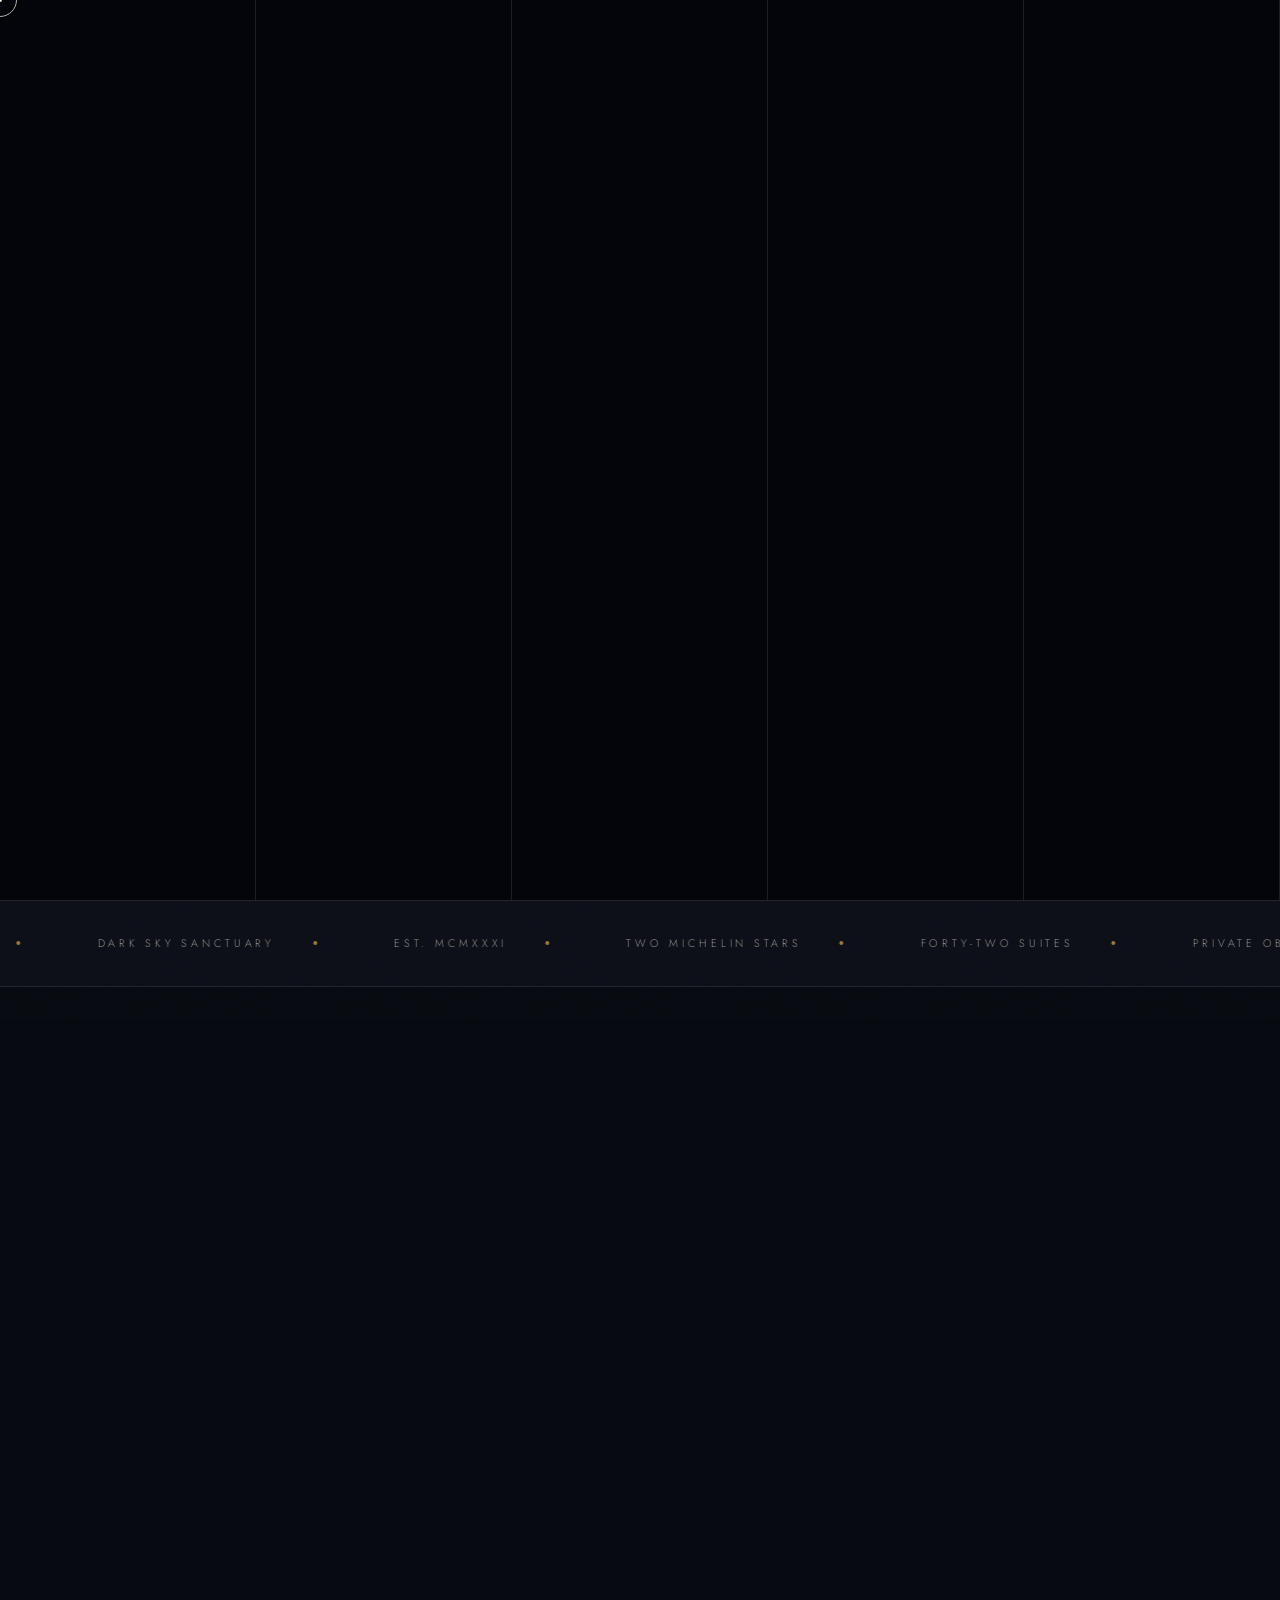
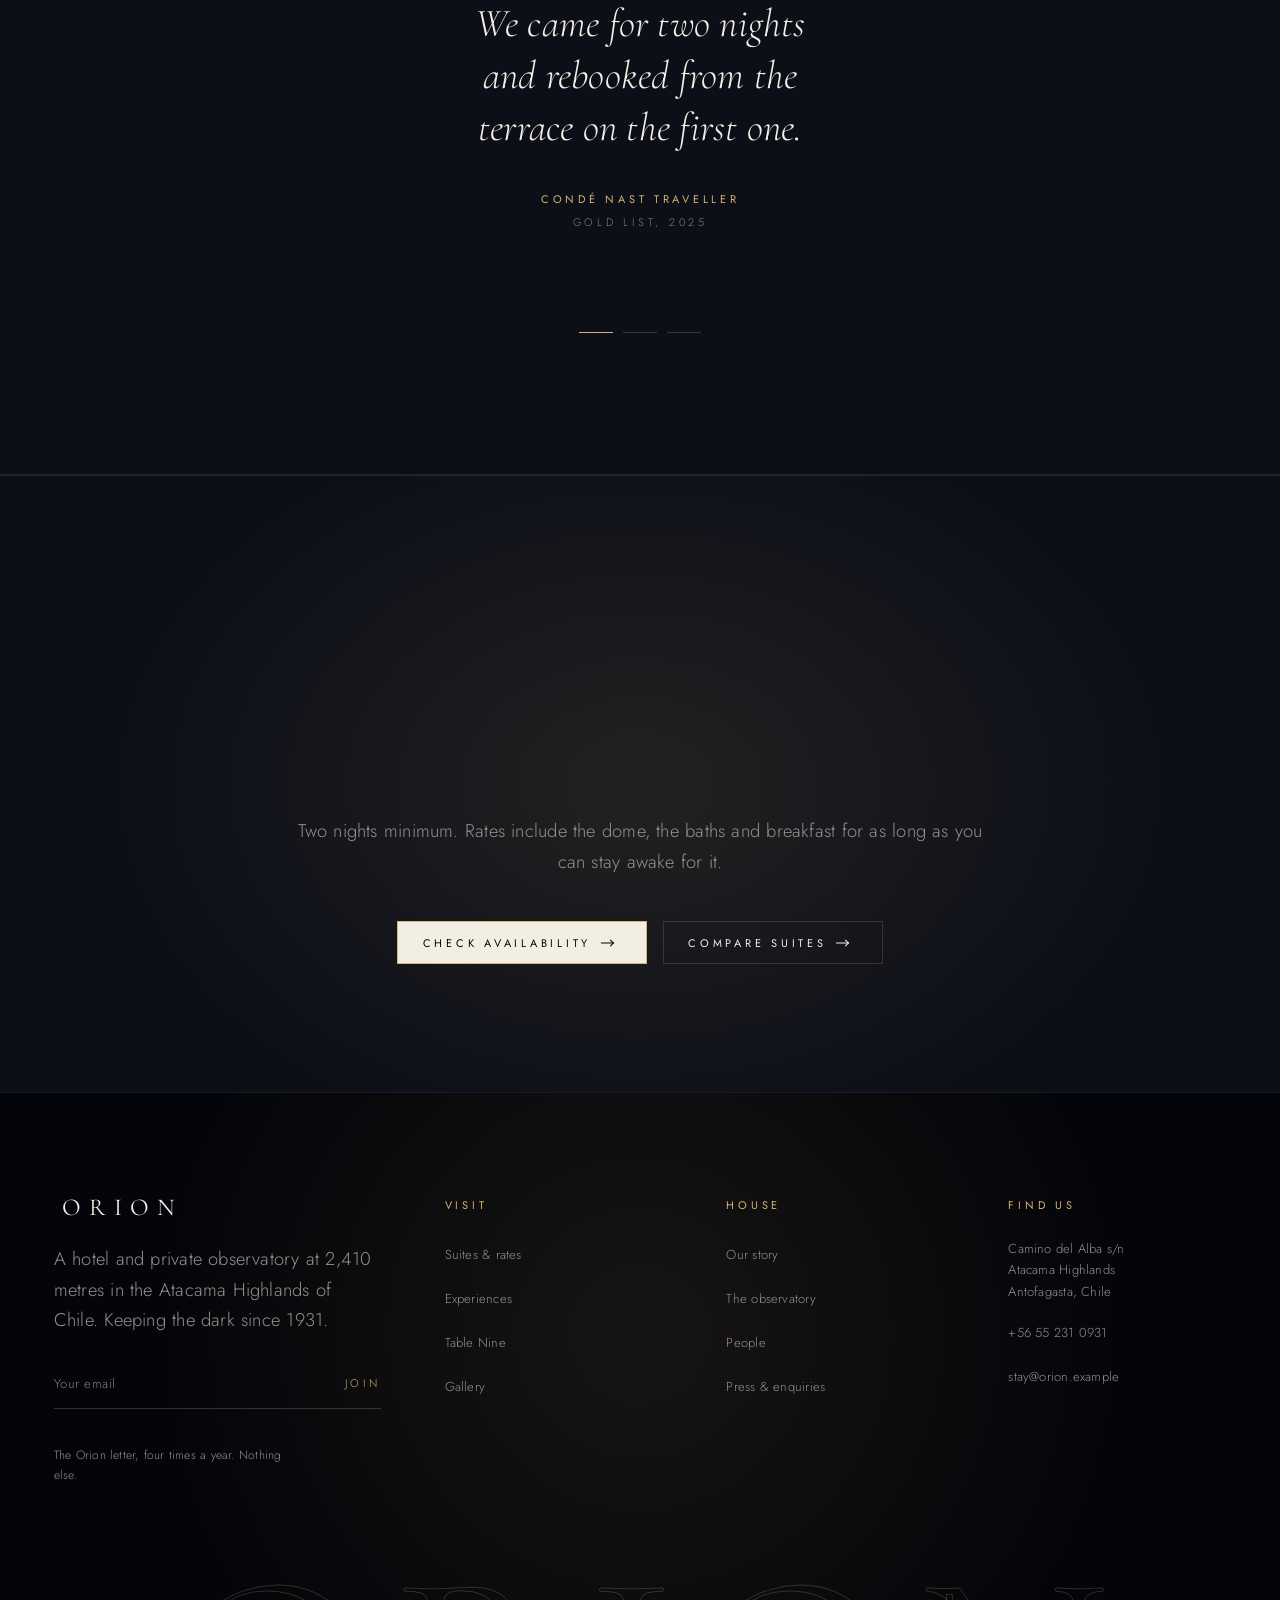
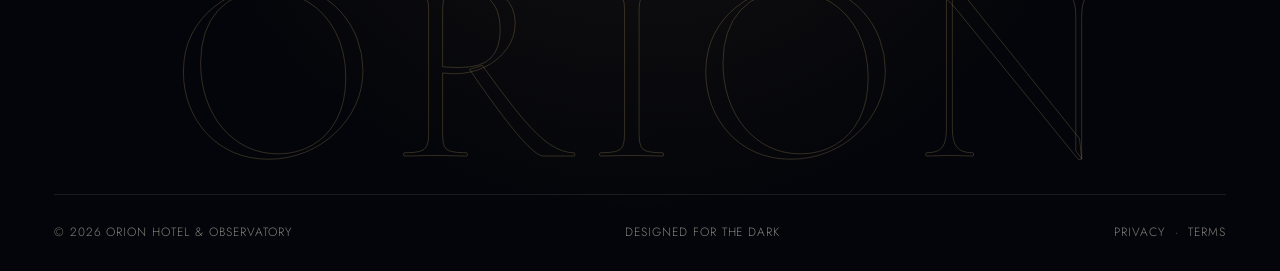
==== commit 63222f1b: "Clear design-detector findings: contrast, layout animation, legibility Ran the Impeccable mechanical" ====
--- a/index.html
+++ b/index.html
@@ -295,7 +295,7 @@
               <div class="card__body">
                 <div class="card__kicker"><span>The Belt</span><span>from $940</span></div>
                 <h3 class="card__title">Belt Suite</h3>
-                <p class="card__desc">58 m². Three east windows, a stone bath, and a ceiling hatch that opens on the sky above the bed.</p>
+                <p class="card__desc"><span>58 m². Three east windows, a stone bath, and a ceiling hatch that opens on the sky above the bed.</span></p>
                 <span class="card__cta">View suite <i></i></span>
               </div>
             </div>
@@ -313,7 +313,7 @@
               <div class="card__body">
                 <div class="card__kicker"><span>Terrace</span><span>from $1,380</span></div>
                 <h3 class="card__title">Rigel Terrace</h3>
-                <p class="card__desc">86 m² and a walled terrace with a heated plunge, a fire bowl and two reclining chairs that point south.</p>
+                <p class="card__desc"><span>86 m² and a walled terrace with a heated plunge, a fire bowl and two reclining chairs that point south.</span></p>
                 <span class="card__cta">View suite <i></i></span>
               </div>
             </div>
@@ -331,7 +331,7 @@
               <div class="card__body">
                 <div class="card__kicker"><span>The Loft</span><span>from $2,150</span></div>
                 <h3 class="card__title">Betelgeuse Loft</h3>
-                <p class="card__desc">The old plate room, 132 m² under the original trusses. Sleeps four. The dome is nineteen steps away.</p>
+                <p class="card__desc"><span>The old plate room, 132 m² under the original trusses. Sleeps four. The dome is nineteen steps away.</span></p>
                 <span class="card__cta">View suite <i></i></span>
               </div>
             </div>
--- a/assets/css/base.css
+++ b/assets/css/base.css
@@ -21,7 +21,7 @@
   --c-gold-deep:   #9c7b3c;
   --c-ivory:       #f3eee4;
   --c-mute:        #96918a;
-  --c-mute-2:      #6d6a66;
+  --c-mute-2:      #84807a;   /* AA on every ink shade: 4.88-5.19:1 */
 
   /* Hairlines */
   --c-line:        rgba(214, 180, 114, 0.18);
@@ -348,23 +348,39 @@
 }
 .btn:hover::before, .btn:focus-visible::before { transform: scaleY(1); }
 
+/* The arrow reserves its extended length and draws inside it: the shaft
+   scales, the head slides. Growing the element itself re-laid-out the whole
+   button on every hover. */
 .btn__arrow {
-  width: 1.1em;
-  height: 1px;
+  position: relative;
+  width: 1.9em;
+  height: 5px;
+  flex: none;
+}
+.btn__arrow::before {
+  content: "";
+  position: absolute;
+  left: 0; top: 50%;
+  width: 100%; height: 1px;
   background: currentColor;
-  position: relative;
-  transition: width var(--t-mid) var(--e-out);
+  transform: translateY(-50%) scaleX(0.579);
+  transform-origin: 0 50%;
+  transition: transform var(--t-mid) var(--e-out);
 }
 .btn__arrow::after {
   content: "";
   position: absolute;
-  right: 0; top: 50%;
+  left: 0; top: 50%;
   width: 5px; height: 5px;
   border-top: 1px solid currentColor;
   border-right: 1px solid currentColor;
-  transform: translateY(-50%) rotate(45deg);
-}
-.btn:hover .btn__arrow { width: 1.9em; }
+  transform: translate(calc(1.1em - 5px), -50%) rotate(45deg);
+  transition: transform var(--t-mid) var(--e-out);
+}
+.btn:hover .btn__arrow::before,
+.btn:focus-visible .btn__arrow::before { transform: translateY(-50%) scaleX(1); }
+.btn:hover .btn__arrow::after,
+.btn:focus-visible .btn__arrow::after { transform: translate(calc(1.9em - 5px), -50%) rotate(45deg); }
 
 .btn--solid {
   --btn-fg: var(--c-void);
@@ -470,11 +486,11 @@
 }
 .brand__sub {
   display: none;
-  font-size: 0.5625rem;
-  letter-spacing: 0.3em;
+  font-size: var(--fs-eyebrow);
+  letter-spacing: 0.26em;
   text-transform: uppercase;
   color: var(--c-mute-2);
-  margin-top: 0.35em;
+  margin-top: 0.3em;
 }
 @media (min-width: 640px) { .brand__sub { display: block; } }
 
@@ -551,12 +567,16 @@
   width: 100%;
   height: 1px;
   background: currentColor;
-  transition: transform var(--t-mid) var(--e-out), opacity var(--t-fast) var(--e-out), width var(--t-mid) var(--e-out);
+  transition: transform var(--t-mid) var(--e-out), opacity var(--t-fast) var(--e-out);
 }
 .menu-btn__bars span:nth-child(1) { top: 0; }
-.menu-btn__bars span:nth-child(2) { top: 50%; width: 62%; }
+.menu-btn__bars span:nth-child(2) {
+  top: 50%;
+  transform-origin: 0 50%;
+  transform: scaleX(0.62);
+}
 .menu-btn__bars span:nth-child(3) { top: 100%; }
-.menu-btn:hover .menu-btn__bars span:nth-child(2) { width: 100%; }
+.menu-btn:hover .menu-btn__bars span:nth-child(2) { transform: scaleX(1); }
 body.menu-open .menu-btn__bars span:nth-child(1) { transform: translateY(6px) rotate(45deg); }
 body.menu-open .menu-btn__bars span:nth-child(2) { opacity: 0; }
 body.menu-open .menu-btn__bars span:nth-child(3) { transform: translateY(-6px) rotate(-45deg); }
@@ -776,13 +796,14 @@
   opacity: 0;
   mix-blend-mode: difference;
 }
+/* The ring keeps one 34px box and is scaled by the rAF loop that already
+   writes its transform; growing width/height/margin laid out a fixed-position
+   element on every pointer move. */
 .cursor {
   width: 34px; height: 34px;
   margin: -17px 0 0 -17px;
   border: 1px solid rgba(243, 238, 228, 0.75);
-  transition: width 0.35s var(--e-out), height 0.35s var(--e-out),
-              margin 0.35s var(--e-out), background 0.35s var(--e-out),
-              border-color 0.35s var(--e-out);
+  transition: background 0.35s var(--e-out), border-color 0.35s var(--e-out);
 }
 .cursor-dot {
   width: 4px; height: 4px;
@@ -792,17 +813,14 @@
 body.cursor-ready .cursor,
 body.cursor-ready .cursor-dot { opacity: 1; }
 
+/* Size comes from the scale the loop applies; only colour changes here. */
 body.cursor-hover .cursor {
-  width: 78px; height: 78px;
-  margin: -39px 0 0 -39px;
   background: rgba(243, 238, 228, 0.12);
   border-color: transparent;
 }
 body.cursor-hover .cursor-dot { opacity: 0; }
 
 body.cursor-drag .cursor {
-  width: 96px; height: 96px;
-  margin: -48px 0 0 -48px;
   background: rgba(243, 238, 228, 0.1);
   border-color: rgba(243, 238, 228, 0.4);
 }
--- a/assets/css/pages.css
+++ b/assets/css/pages.css
@@ -115,12 +115,14 @@
 
 .constellation__label {
   font-family: var(--f-sans);
-  font-size: 1.55px;
-  letter-spacing: 0.42px;
+  font-size: 1.9px;          /* SVG user units: ~12px rendered at 1440 */
+  letter-spacing: 0.4px;
   text-transform: uppercase;
   fill: rgba(214, 180, 114, 0.72);
 }
-@media (max-width: 900px) { .constellation__label { display: none; } }
+/* Below this the SVG scales the labels under the legibility floor, so they
+   come off rather than shrink. */
+@media (max-width: 1200px) { .constellation__label { display: none; } }
 
 /* --- hero content -------------------------------------------------------- */
 .hero__grad {
@@ -217,7 +219,7 @@
   display: grid;
   justify-items: center;
   gap: 0.85rem;
-  font-size: 0.625rem;
+  font-size: var(--fs-eyebrow);
   letter-spacing: var(--tr-eyebrow);
   text-transform: uppercase;
   color: var(--c-mute-2);
@@ -302,7 +304,7 @@
   color: var(--c-gold);
 }
 .photostack__badge span {
-  font-size: 0.5625rem;
+  font-size: var(--fs-eyebrow);
   letter-spacing: 0.22em;
   text-transform: uppercase;
   color: var(--c-mute);
@@ -398,17 +400,28 @@
   line-height: 1.1;
   color: var(--c-ivory);
 }
+/* Expands via grid-template-rows, not max-height: no magic ceiling to clip
+   long copy, no margin animation, and one property to drive instead of three. */
 .card__desc {
+  display: grid;
+  grid-template-rows: 0fr;
+  opacity: 0;
+  transition: grid-template-rows 0.6s var(--e-out), opacity 0.45s var(--e-out);
+}
+.card__desc > span {
+  overflow: hidden;
+  min-height: 0;
+  max-width: 32ch;
   font-size: var(--fs-small);
   color: var(--c-mute);
-  max-width: 32ch;
-  max-height: 0;
-  opacity: 0;
-  overflow: hidden;
-  transition: max-height 0.6s var(--e-out), opacity 0.45s var(--e-out), margin-top 0.6s var(--e-out);
 }
 .tilt:hover .card__desc,
-.tilt:focus-within .card__desc { max-height: 8rem; opacity: 1; margin-top: 0.25rem; }
+.tilt:focus-within .card__desc { grid-template-rows: 1fr; opacity: 1; }
+
+/* Touch has no hover, so this copy would otherwise never be readable there. */
+@media (hover: none), (pointer: coarse) {
+  .card__desc { grid-template-rows: 1fr; opacity: 1; }
+}
 
 .card__cta {
   display: inline-flex;
@@ -421,13 +434,18 @@
   color: var(--c-ivory);
   transform: translateZ(24px);
 }
+/* Reserves its full length and scales into it, so the rule extends without
+   relaying out the row it sits in. */
 .card__cta i {
-  width: 1.4em; height: 1px;
+  width: 2.4em; height: 1px;
+  flex: none;
   background: currentColor;
   display: inline-block;
-  transition: width var(--t-mid) var(--e-out);
-}
-.tilt:hover .card__cta i { width: 2.4em; }
+  transform: scaleX(0.583);
+  transform-origin: 0 50%;
+  transition: transform var(--t-mid) var(--e-out);
+}
+.tilt:hover .card__cta i { transform: scaleX(1); }
 
 .card__corner {
   position: absolute;
@@ -442,7 +460,7 @@
   background: rgba(6, 8, 14, 0.5);
   backdrop-filter: blur(8px);
   -webkit-backdrop-filter: blur(8px);
-  font-size: 0.625rem;
+  font-size: var(--fs-eyebrow);
   letter-spacing: 0.1em;
   color: var(--c-gold-soft);
   transform: translateZ(60px);
@@ -576,7 +594,7 @@
   font-size: clamp(1.5rem, 3.1vw, 2.6rem);
   font-weight: 300;
   font-style: italic;
-  line-height: 1.28;
+  line-height: 1.32;
   max-width: 22ch;
   color: var(--c-ivory);
 }
@@ -709,7 +727,7 @@
   line-height: 1.1;
 }
 .suite__price span {
-  font-size: 0.5625rem;
+  font-size: var(--fs-eyebrow);
   letter-spacing: 0.2em;
   text-transform: uppercase;
   color: var(--c-mute-2);
@@ -855,7 +873,7 @@
   color: var(--c-ivory);
 }
 .carousel__plate span {
-  font-size: 0.5625rem;
+  font-size: var(--fs-eyebrow);
   letter-spacing: 0.22em;
   text-transform: uppercase;
   color: var(--c-gold);
@@ -1368,3 +1386,14 @@
 }
 .field input[type="date"]::-webkit-calendar-picker-indicator:hover { opacity: 1; }
 .aside-panel__media img { opacity: 0.72; }
+
+/* Awards without a star rating carry a drawn rule, not a placeholder dash,
+   so every card in the row keeps the same three-part rhythm. */
+.award i.award__rule {
+  display: block;
+  width: 22px;
+  height: 1px;
+  background: var(--c-gold);
+  opacity: 0.5;
+  margin-block: 0.6rem;
+}
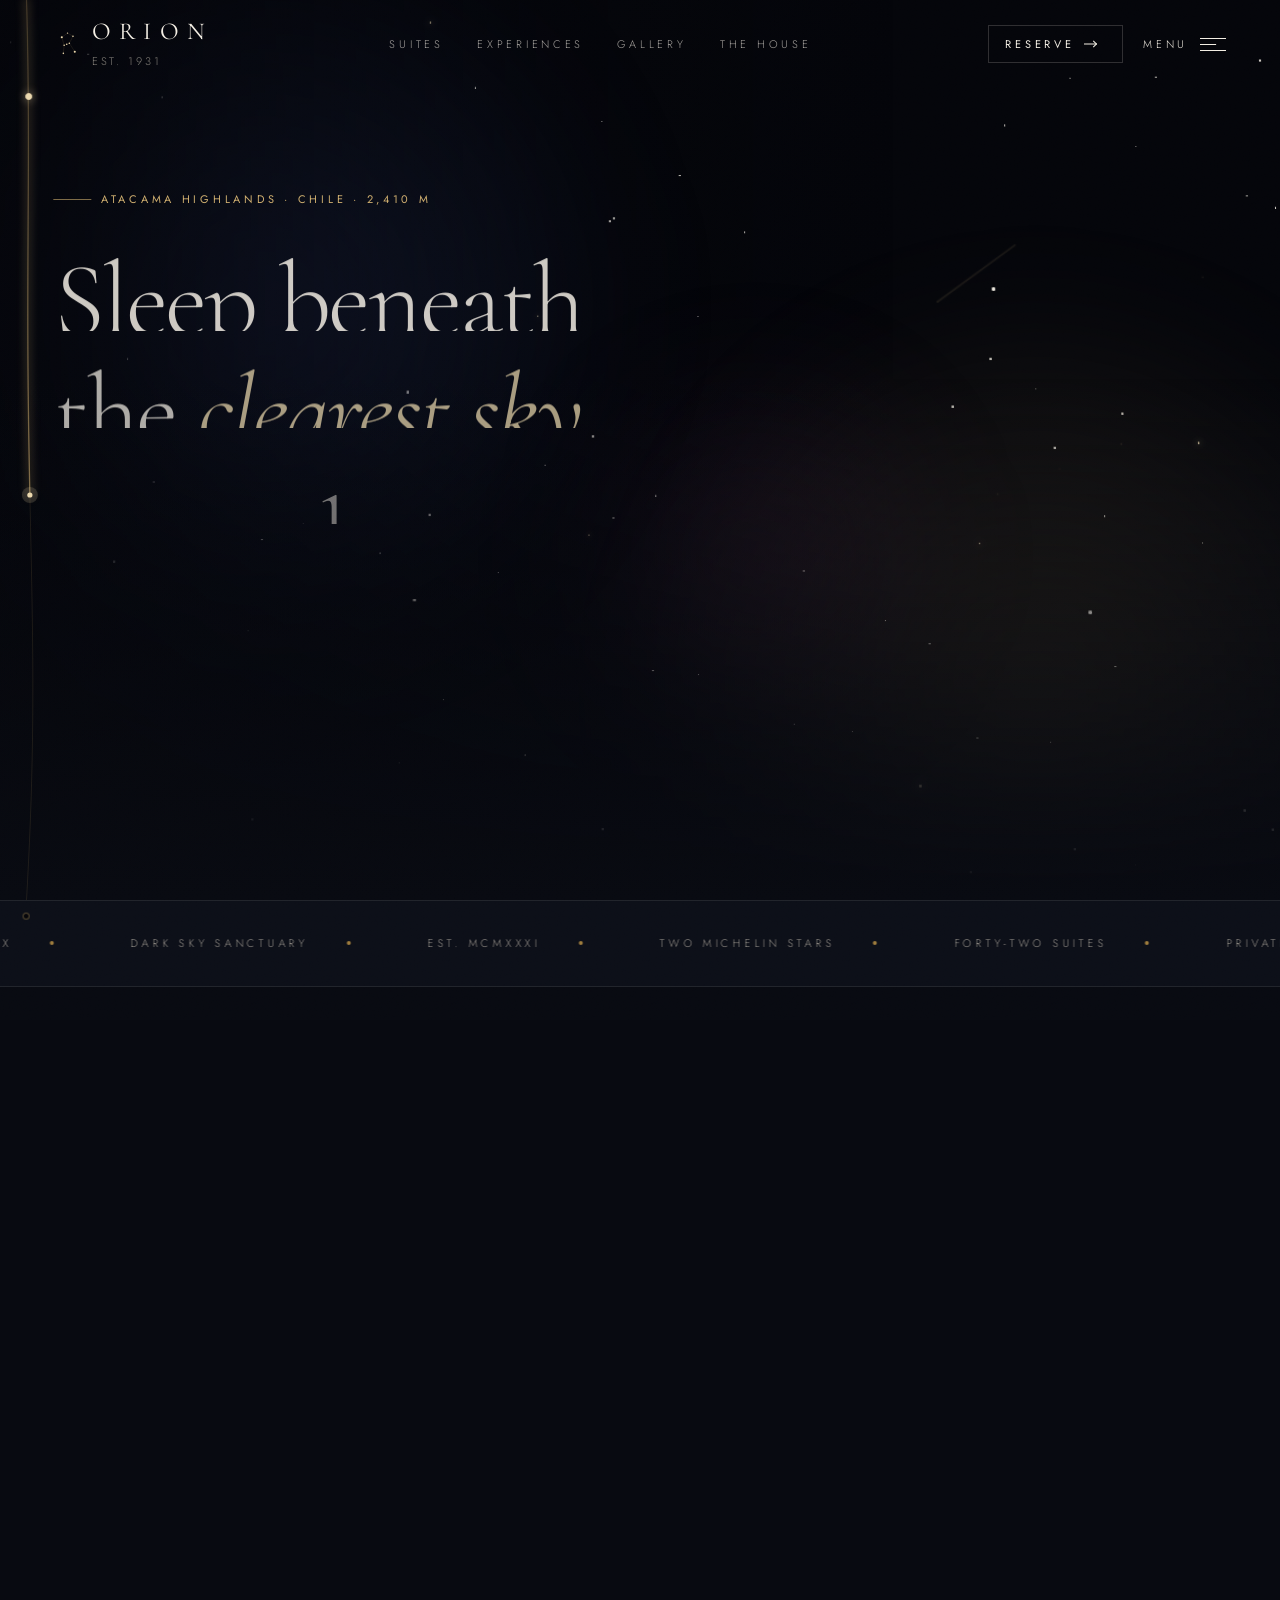
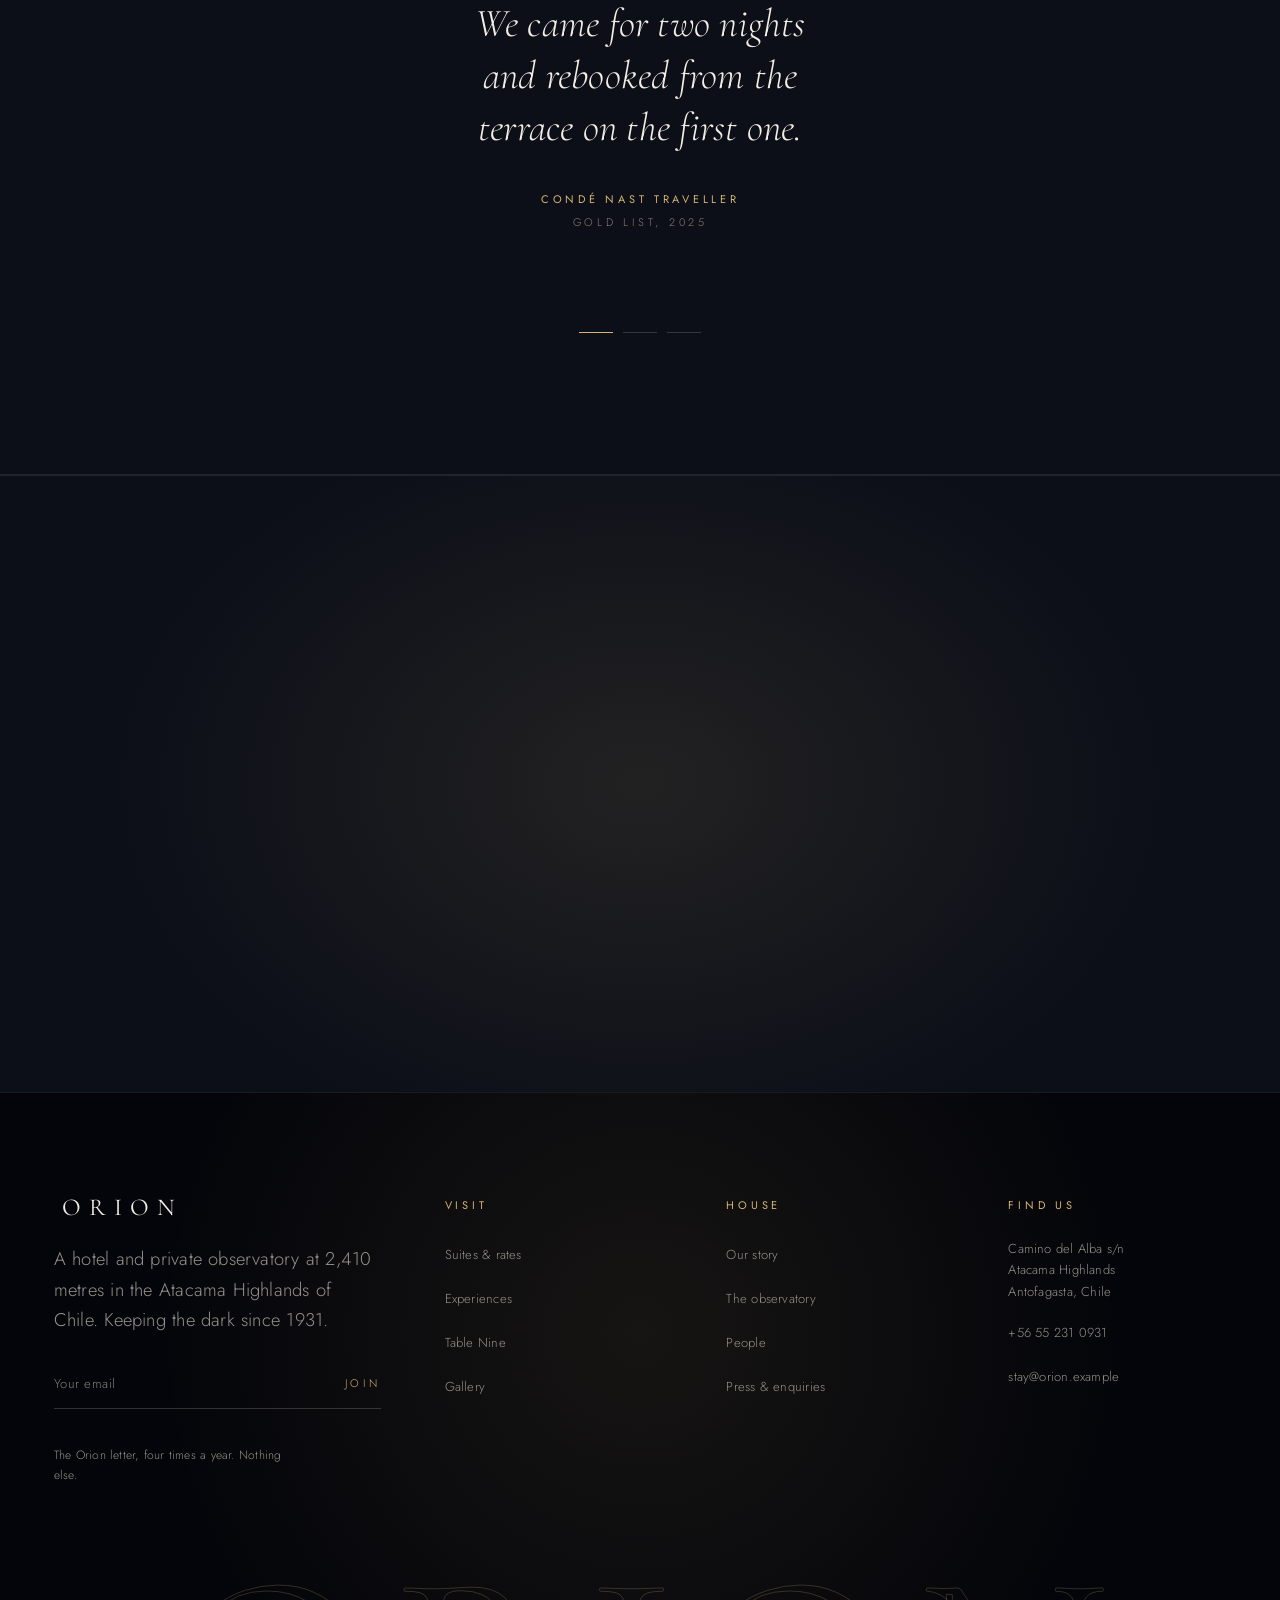
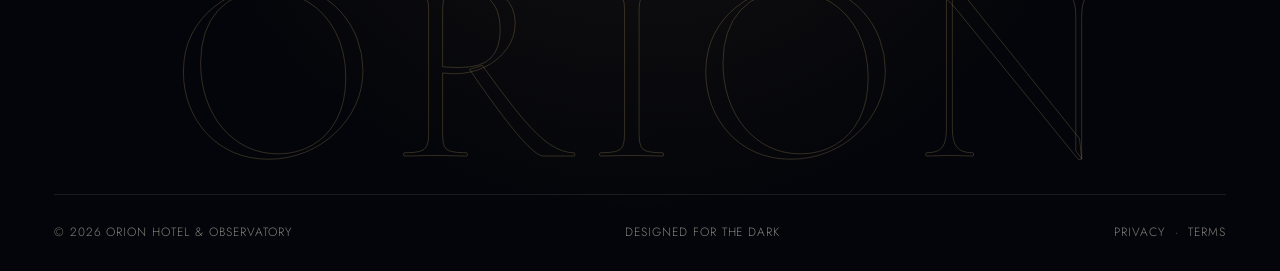
==== commit effe0867: "Add the star trail: a scroll-drawn line down the full home page A single luminous line traced down t" ====
--- a/index.html
+++ b/index.html
@@ -39,6 +39,24 @@
 
 <div class="cursor" aria-hidden="true"></div>
 <div class="cursor-dot" aria-hidden="true"></div>
+<!-- ===== star trail (home only) ================================== -->
+<div class="trail" data-trail aria-hidden="true">
+  <svg data-trail-svg preserveAspectRatio="none" focusable="false">
+    <defs>
+      <linearGradient id="trailGrad" data-trail-grad gradientUnits="userSpaceOnUse" x1="0" y1="0" x2="0" y2="900">
+        <stop offset="0%"   stop-color="#d6b472" stop-opacity="0.12"/>
+        <stop offset="55%"  stop-color="#d6b472" stop-opacity="0.5"/>
+        <stop offset="100%" stop-color="#ecd9ae" stop-opacity="0.95"/>
+      </linearGradient>
+    </defs>
+    <path class="trail__ghost" d=""/>
+    <path class="trail__glow" d=""/>
+    <path class="trail__line" d=""/>
+    <circle class="trail__halo" cx="0" cy="0" r="8"/>
+    <circle class="trail__head" cx="0" cy="0" r="2.6"/>
+  </svg>
+</div>
+
 <div class="grain" aria-hidden="true"></div>
 
 <!-- ===== nav ===================================================== -->
@@ -639,6 +657,7 @@
 
 <script src="assets/js/anime.iife.min.js"></script>
 <script src="assets/js/starfield.js"></script>
+<script src="assets/js/trail.js"></script>
 <script src="assets/js/orion.js"></script>
 </body>
 </html>
--- a/assets/css/pages.css
+++ b/assets/css/pages.css
@@ -1397,3 +1397,95 @@
   opacity: 0.5;
   margin-block: 0.6rem;
 }
+
+/* --------------------------------------------------------------------------
+   18. THE STAR TRAIL (home)
+   A single luminous line traced down the full height of the page as you
+   scroll. It sits in a fixed, viewport-sized layer above the opaque section
+   backgrounds — behind them it would simply be hidden — and runs down the
+   left margin gutter, the one column that is clear of text at every width.
+   -------------------------------------------------------------------------- */
+.trail {
+  position: fixed;
+  inset: 0;
+  z-index: 4;
+  pointer-events: none;
+  opacity: 0;
+  transition: opacity 1.4s var(--e-out);
+}
+.trail.is-live { opacity: 1; }
+
+.trail svg {
+  width: 100%;
+  height: 100%;
+  display: block;
+  overflow: visible;
+}
+
+/* The route ahead, faint, so the line reads as a path rather than an edge. */
+.trail__ghost {
+  fill: none;
+  stroke: rgba(214, 180, 114, 0.11);
+  stroke-width: 1;
+}
+/* A wide, soft pass under the hairline gives the brass some bloom. */
+.trail__glow {
+  fill: none;
+  stroke: rgba(214, 180, 114, 0.2);
+  stroke-width: 6;
+  stroke-linecap: round;
+  filter: blur(4px);
+}
+.trail__line {
+  fill: none;
+  stroke: url(#trailGrad);
+  stroke-width: 1.3;
+  stroke-linecap: round;
+}
+
+.trail__head { fill: var(--c-gold-soft); }
+.trail__halo {
+  fill: rgba(236, 217, 174, 0.16);
+  animation: trailPulse 3.4s var(--e-inout) infinite;
+  transform-box: fill-box;
+  transform-origin: 50% 50%;
+}
+@keyframes trailPulse {
+  0%, 100% { opacity: 0.45; r: 7px; }
+  50%      { opacity: 0.9;  r: 11px; }
+}
+
+.trail__node {
+  position: absolute;
+  top: 0; left: 0;
+  display: none;
+  width: 7px; height: 7px;
+  margin: -3.5px 0 0 -3.5px;
+  border-radius: 50%;
+  border: 1px solid rgba(214, 180, 114, 0.4);
+  background: var(--c-void);
+  will-change: transform;
+  transition: background 0.6s var(--e-out), border-color 0.6s var(--e-out),
+              box-shadow 0.6s var(--e-out), width 0s, height 0s;
+}
+.trail__node.is-lit {
+  background: var(--c-gold-soft);
+  border-color: var(--c-gold-soft);
+  box-shadow: 0 0 10px rgba(236, 217, 174, 0.65);
+}
+.trail__node--end {
+  width: 13px; height: 13px;
+  margin: -6.5px 0 0 -6.5px;
+  background: none;
+  border-color: rgba(214, 180, 114, 0.35);
+}
+.trail__node--end.is-lit {
+  background: none;
+  border-color: var(--c-gold-soft);
+  box-shadow: 0 0 14px rgba(236, 217, 174, 0.5);
+}
+
+@media (prefers-reduced-motion: reduce) {
+  .trail__halo { animation: none; }
+  .trail__glow { display: none; }
+}
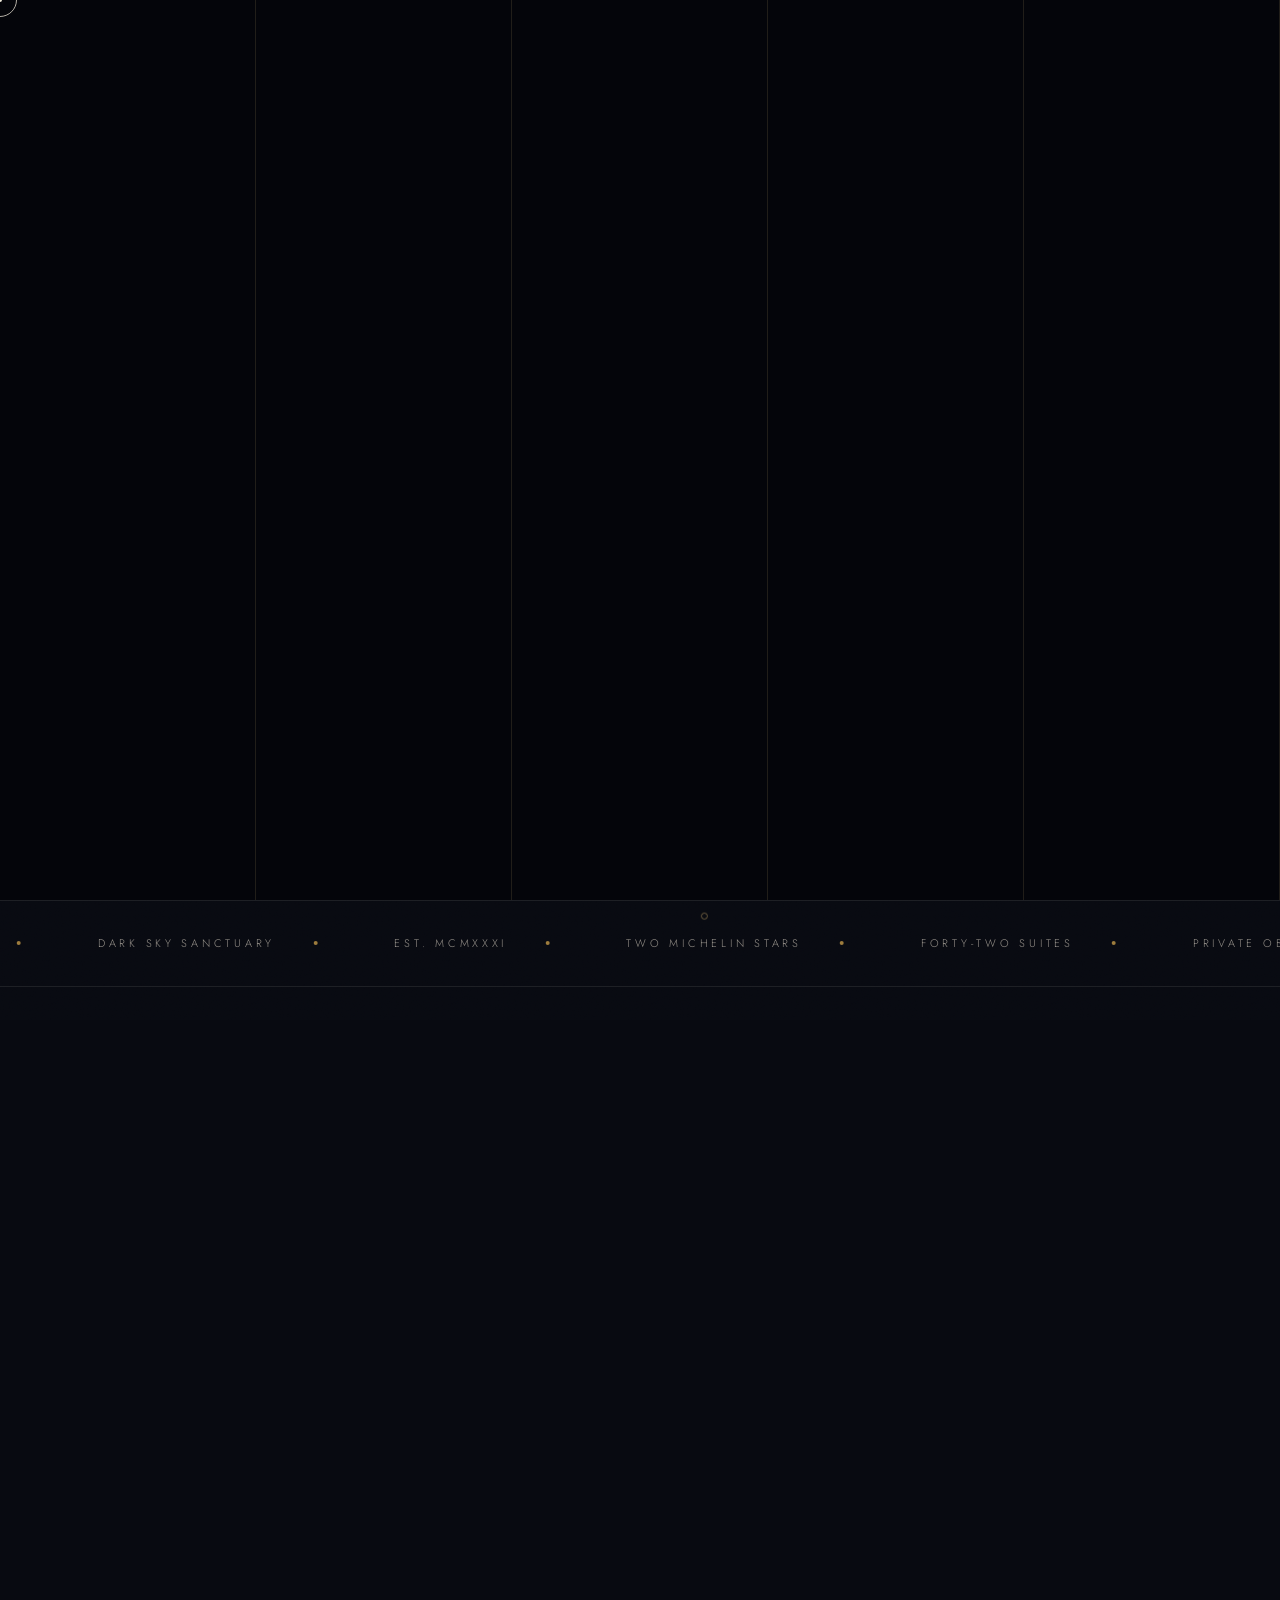
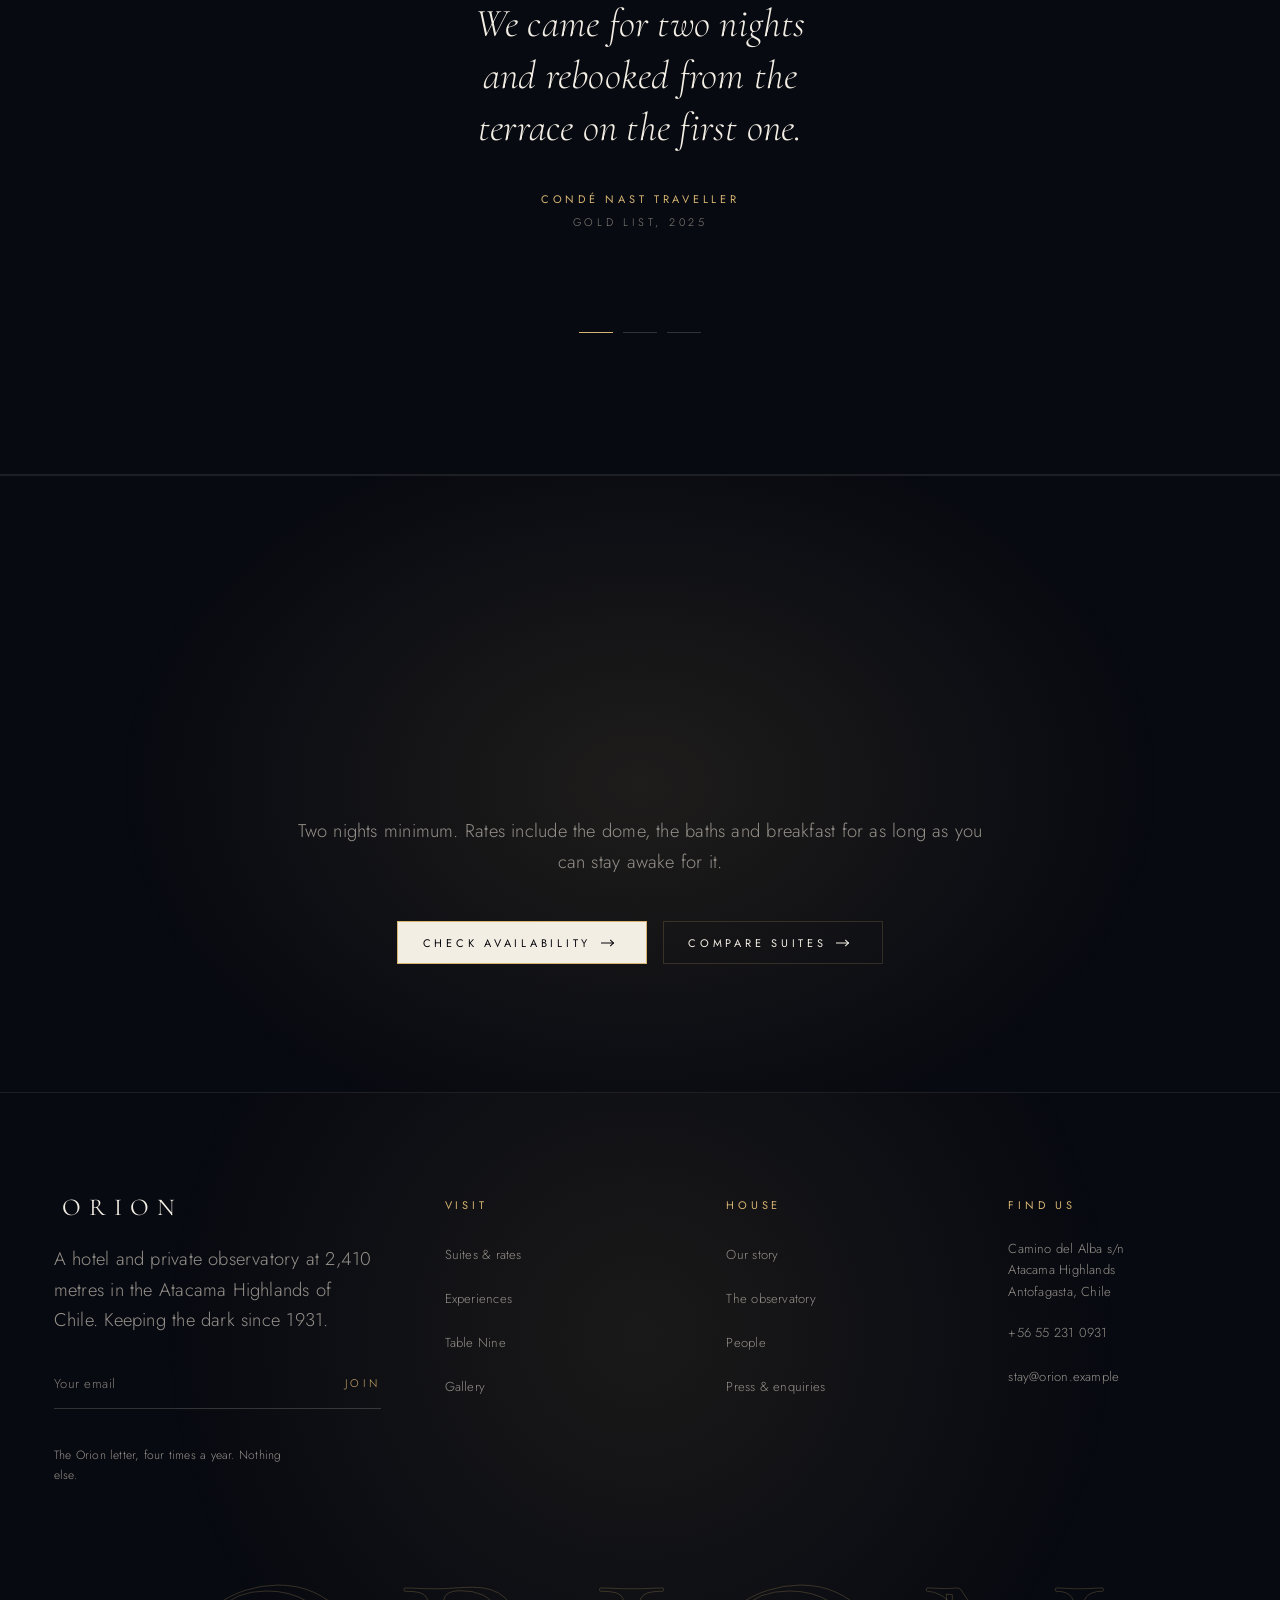
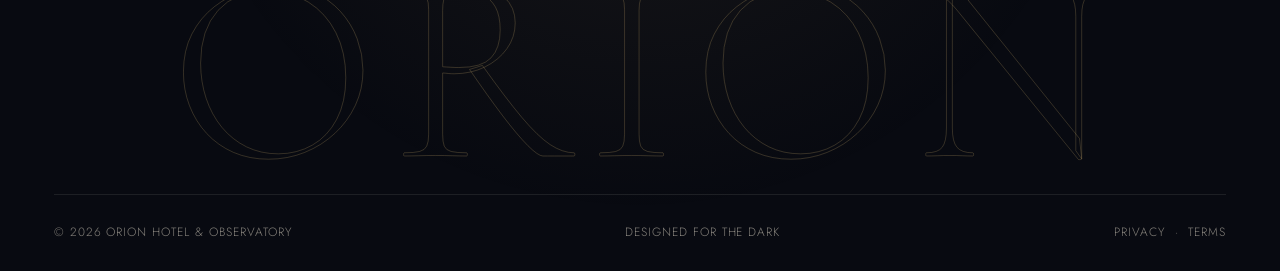
==== commit b324a359: "Put the star trail behind all content Per request. The layer moves to z-index -1, so text glyphs, im" ====
--- a/index.html
+++ b/index.html
@@ -13,6 +13,7 @@
 <link href="https://fonts.googleapis.com/css2?family=Cormorant+Garamond:ital,wght@0,300;0,400;0,500;1,300;1,400&family=Jost:wght@200;300;400;500&display=swap" rel="stylesheet">
 <link rel="stylesheet" href="assets/css/base.css">
 <link rel="stylesheet" href="assets/css/pages.css">
+<link rel="stylesheet" href="assets/css/trail.css">
 <script>document.documentElement.className = document.documentElement.className.replace('no-js', 'js');</script>
 <noscript><style>.curtain{display:none!important}.cursor,.cursor-dot{display:none}</style></noscript>
 </head>
@@ -543,7 +544,7 @@
   </section>
 
   <!-- ===== testimonials ========================================== -->
-  <section class="section" style="background:var(--c-ink-2);border-block:1px solid var(--c-line-soft)">
+  <section class="section" style="border-block:1px solid var(--c-line-soft)">
     <div class="wrap wrap--mid">
       <div class="quotes" data-quotes>
         <div class="section-head section-head--center" style="margin-bottom:clamp(2rem,4vw,3rem)">
--- a/assets/css/base.css
+++ b/assets/css/base.css
@@ -857,7 +857,8 @@
   overflow: hidden;
   padding-block: clamp(1.4rem, 2.6vw, 2.2rem);
   border-block: 1px solid var(--c-line-soft);
-  background: var(--c-ink-2);
+  /* No fill: the star trail sits at z-index -1, and an opaque panel here
+     would hide it for this whole band. The border carries the division. */
 }
 .marquee__track {
   display: flex;
@@ -904,7 +905,8 @@
    -------------------------------------------------------------------------- */
 .footer {
   position: relative;
-  background: var(--c-void);
+  /* No fill: the star trail sits at z-index -1, and an opaque panel here
+     would hide it for this whole band. The border carries the division. */
   border-top: 1px solid var(--c-line-soft);
   padding-top: clamp(4rem, 8vw, 7rem);
   overflow: hidden;
@@ -1078,7 +1080,8 @@
 .cta {
   position: relative;
   overflow: hidden;
-  background: var(--c-ink-2);
+  /* No fill: the star trail sits at z-index -1, and an opaque panel here
+     would hide it for this whole band. The border carries the division. */
   border-top: 1px solid var(--c-line-soft);
 }
 .cta__inner {
--- a/assets/css/pages.css
+++ b/assets/css/pages.css
@@ -15,7 +15,10 @@
   align-items: center;
   overflow: hidden;
   isolation: isolate;
-  background: var(--c-void);
+  /* No fill: the star trail sits at z-index -1 and an opaque panel here would
+     hide it for the whole first screen. The star field and .hero__grad supply
+     the dark; the body ground shows through underneath, one shade lighter
+     than --c-void and imperceptibly so. */
 }
 
 /* --- the 3D star field --------------------------------------------------- */
@@ -1397,95 +1400,3 @@
   opacity: 0.5;
   margin-block: 0.6rem;
 }
-
-/* --------------------------------------------------------------------------
-   18. THE STAR TRAIL (home)
-   A single luminous line traced down the full height of the page as you
-   scroll. It sits in a fixed, viewport-sized layer above the opaque section
-   backgrounds — behind them it would simply be hidden — and runs down the
-   left margin gutter, the one column that is clear of text at every width.
-   -------------------------------------------------------------------------- */
-.trail {
-  position: fixed;
-  inset: 0;
-  z-index: 4;
-  pointer-events: none;
-  opacity: 0;
-  transition: opacity 1.4s var(--e-out);
-}
-.trail.is-live { opacity: 1; }
-
-.trail svg {
-  width: 100%;
-  height: 100%;
-  display: block;
-  overflow: visible;
-}
-
-/* The route ahead, faint, so the line reads as a path rather than an edge. */
-.trail__ghost {
-  fill: none;
-  stroke: rgba(214, 180, 114, 0.11);
-  stroke-width: 1;
-}
-/* A wide, soft pass under the hairline gives the brass some bloom. */
-.trail__glow {
-  fill: none;
-  stroke: rgba(214, 180, 114, 0.2);
-  stroke-width: 6;
-  stroke-linecap: round;
-  filter: blur(4px);
-}
-.trail__line {
-  fill: none;
-  stroke: url(#trailGrad);
-  stroke-width: 1.3;
-  stroke-linecap: round;
-}
-
-.trail__head { fill: var(--c-gold-soft); }
-.trail__halo {
-  fill: rgba(236, 217, 174, 0.16);
-  animation: trailPulse 3.4s var(--e-inout) infinite;
-  transform-box: fill-box;
-  transform-origin: 50% 50%;
-}
-@keyframes trailPulse {
-  0%, 100% { opacity: 0.45; r: 7px; }
-  50%      { opacity: 0.9;  r: 11px; }
-}
-
-.trail__node {
-  position: absolute;
-  top: 0; left: 0;
-  display: none;
-  width: 7px; height: 7px;
-  margin: -3.5px 0 0 -3.5px;
-  border-radius: 50%;
-  border: 1px solid rgba(214, 180, 114, 0.4);
-  background: var(--c-void);
-  will-change: transform;
-  transition: background 0.6s var(--e-out), border-color 0.6s var(--e-out),
-              box-shadow 0.6s var(--e-out), width 0s, height 0s;
-}
-.trail__node.is-lit {
-  background: var(--c-gold-soft);
-  border-color: var(--c-gold-soft);
-  box-shadow: 0 0 10px rgba(236, 217, 174, 0.65);
-}
-.trail__node--end {
-  width: 13px; height: 13px;
-  margin: -6.5px 0 0 -6.5px;
-  background: none;
-  border-color: rgba(214, 180, 114, 0.35);
-}
-.trail__node--end.is-lit {
-  background: none;
-  border-color: var(--c-gold-soft);
-  box-shadow: 0 0 14px rgba(236, 217, 174, 0.5);
-}
-
-@media (prefers-reduced-motion: reduce) {
-  .trail__halo { animation: none; }
-  .trail__glow { display: none; }
-}
--- a/assets/css/trail.css
+++ b/assets/css/trail.css
@@ -0,0 +1,103 @@
+/* ==========================================================================
+   ORION — trail.css
+   Styles for the star trail. Home page only: it is loaded by index.html
+   alone rather than living in pages.css, so the other five pages do not
+   download rules for an element they never render.
+   ========================================================================== */
+
+/* --------------------------------------------------------------------------
+   18. THE STAR TRAIL (home)
+   A single luminous line traced down the full height of the page as you
+   scroll. It sits in a fixed, viewport-sized layer above the opaque section
+   backgrounds — behind them it would simply be hidden — and runs down the
+   left margin gutter, the one column that is clear of text at every width.
+   -------------------------------------------------------------------------- */
+/* z-index -1 puts the layer behind every element on the page while still
+   sitting above the page ground, so the line is occluded by text glyphs,
+   images and panels rather than drawn over them. That only works because the
+   decorative section fills (hero, marquee, testimonial band, CTA, footer)
+   were removed; an opaque panel in front of it is an opaque panel. */
+.trail {
+  position: fixed;
+  inset: 0;
+  z-index: -1;
+  pointer-events: none;
+  opacity: 0;
+  transition: opacity 1.4s var(--e-out);
+}
+.trail.is-live { opacity: 1; }
+
+.trail svg {
+  width: 100%;
+  height: 100%;
+  display: block;
+  overflow: visible;
+}
+
+/* The route ahead, faint, so the line reads as a path rather than an edge. */
+.trail__ghost {
+  fill: none;
+  stroke: rgba(214, 180, 114, 0.08);
+  stroke-width: 1;
+}
+/* A wide, soft pass under the hairline gives the brass some bloom. */
+.trail__glow {
+  fill: none;
+  stroke: rgba(214, 180, 114, 0.14);
+  stroke-width: 7;
+  stroke-linecap: round;
+  filter: blur(5px);
+}
+.trail__line {
+  fill: none;
+  stroke: url(#trailGrad);
+  stroke-width: 1.15;
+  stroke-linecap: round;
+}
+
+.trail__head { fill: var(--c-gold-soft); }
+.trail__halo {
+  fill: rgba(236, 217, 174, 0.16);
+  animation: trailPulse 3.4s var(--e-inout) infinite;
+  transform-box: fill-box;
+  transform-origin: 50% 50%;
+}
+@keyframes trailPulse {
+  0%, 100% { opacity: 0.45; r: 7px; }
+  50%      { opacity: 0.9;  r: 11px; }
+}
+
+.trail__node {
+  position: absolute;
+  top: 0; left: 0;
+  display: none;
+  width: 7px; height: 7px;
+  margin: -3.5px 0 0 -3.5px;
+  border-radius: 50%;
+  border: 1px solid rgba(214, 180, 114, 0.45);
+  background: none;
+  will-change: transform;
+  transition: background 0.6s var(--e-out), border-color 0.6s var(--e-out),
+              box-shadow 0.6s var(--e-out), width 0s, height 0s;
+}
+.trail__node.is-lit {
+  background: var(--c-gold-soft);
+  border-color: var(--c-gold-soft);
+  box-shadow: 0 0 10px rgba(236, 217, 174, 0.65);
+}
+.trail__node--end {
+  width: 13px; height: 13px;
+  margin: -6.5px 0 0 -6.5px;
+  background: none;
+  border-color: rgba(214, 180, 114, 0.35);
+}
+.trail__node--end.is-lit {
+  background: none;
+  border-color: var(--c-gold-soft);
+  box-shadow: 0 0 14px rgba(236, 217, 174, 0.5);
+}
+
+@media (prefers-reduced-motion: reduce) {
+  .trail__halo { animation: none; }
+  .trail__glow { display: none; }
+}
